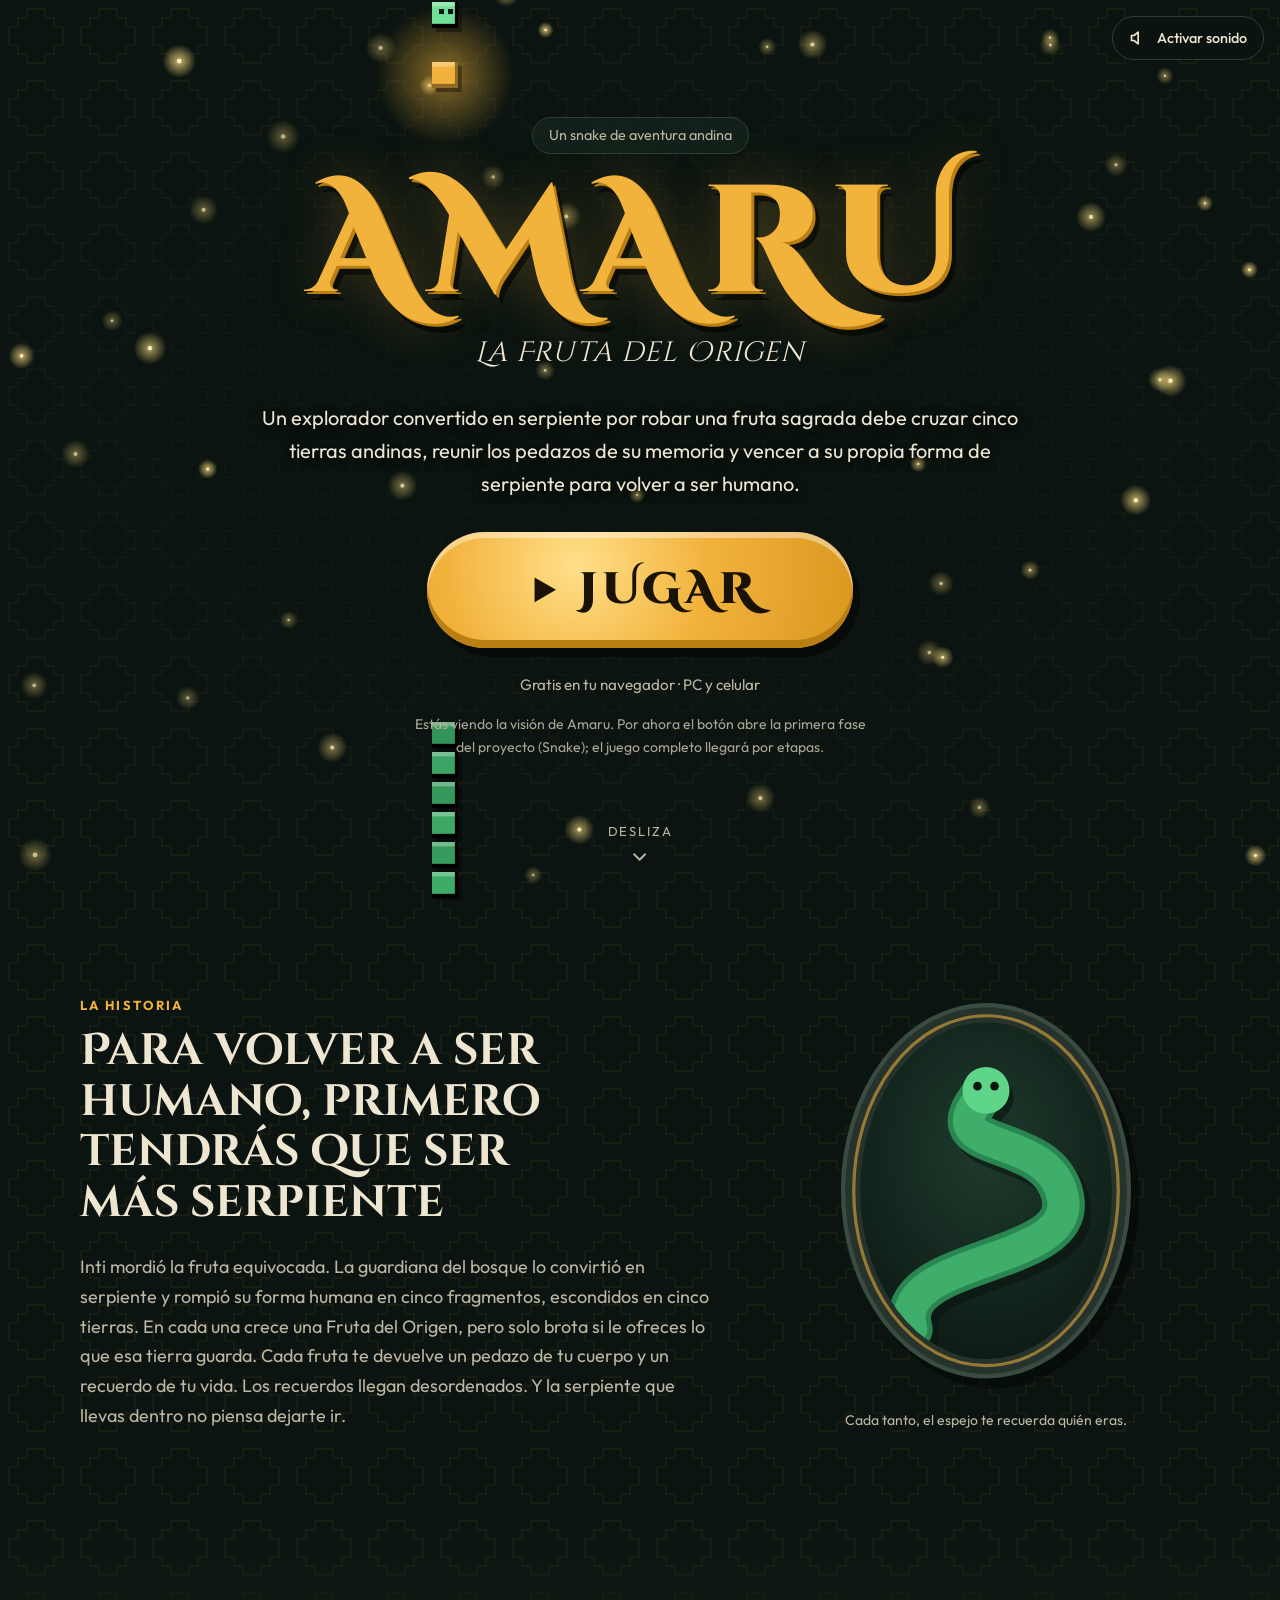
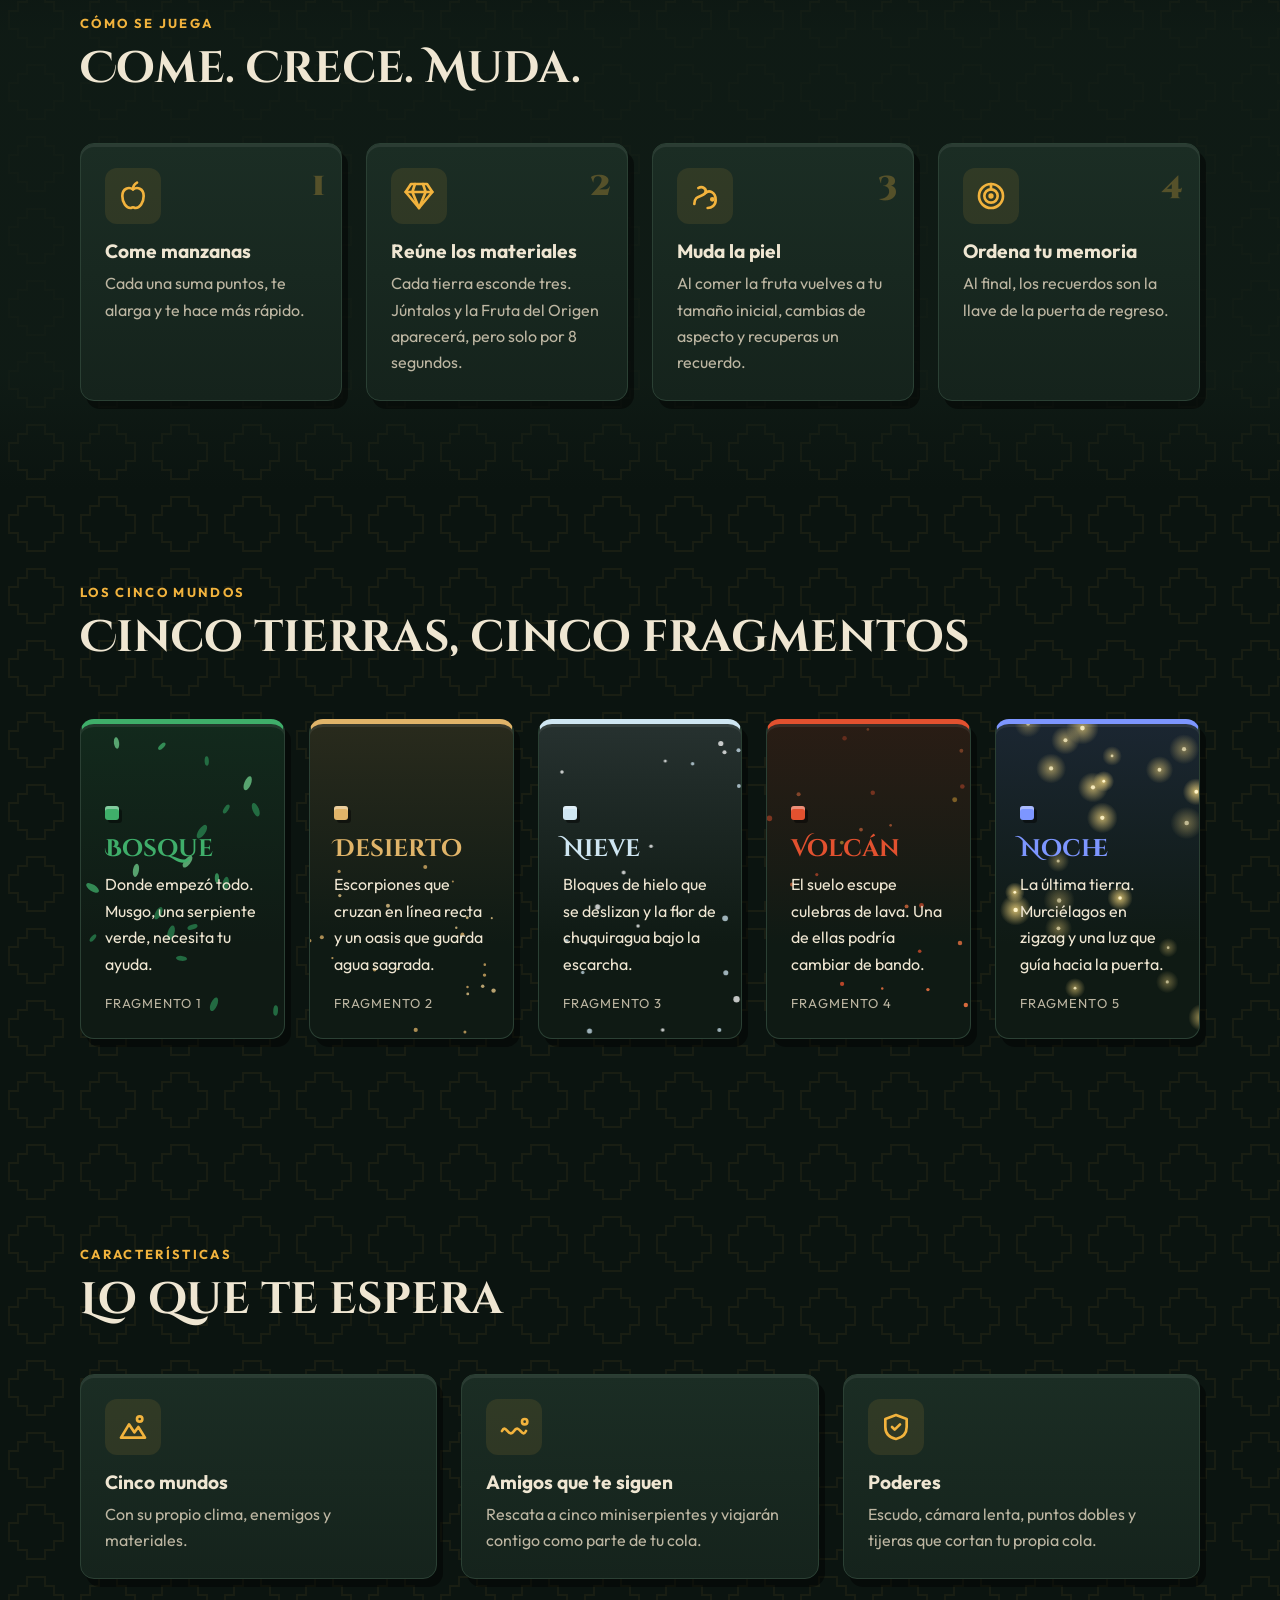
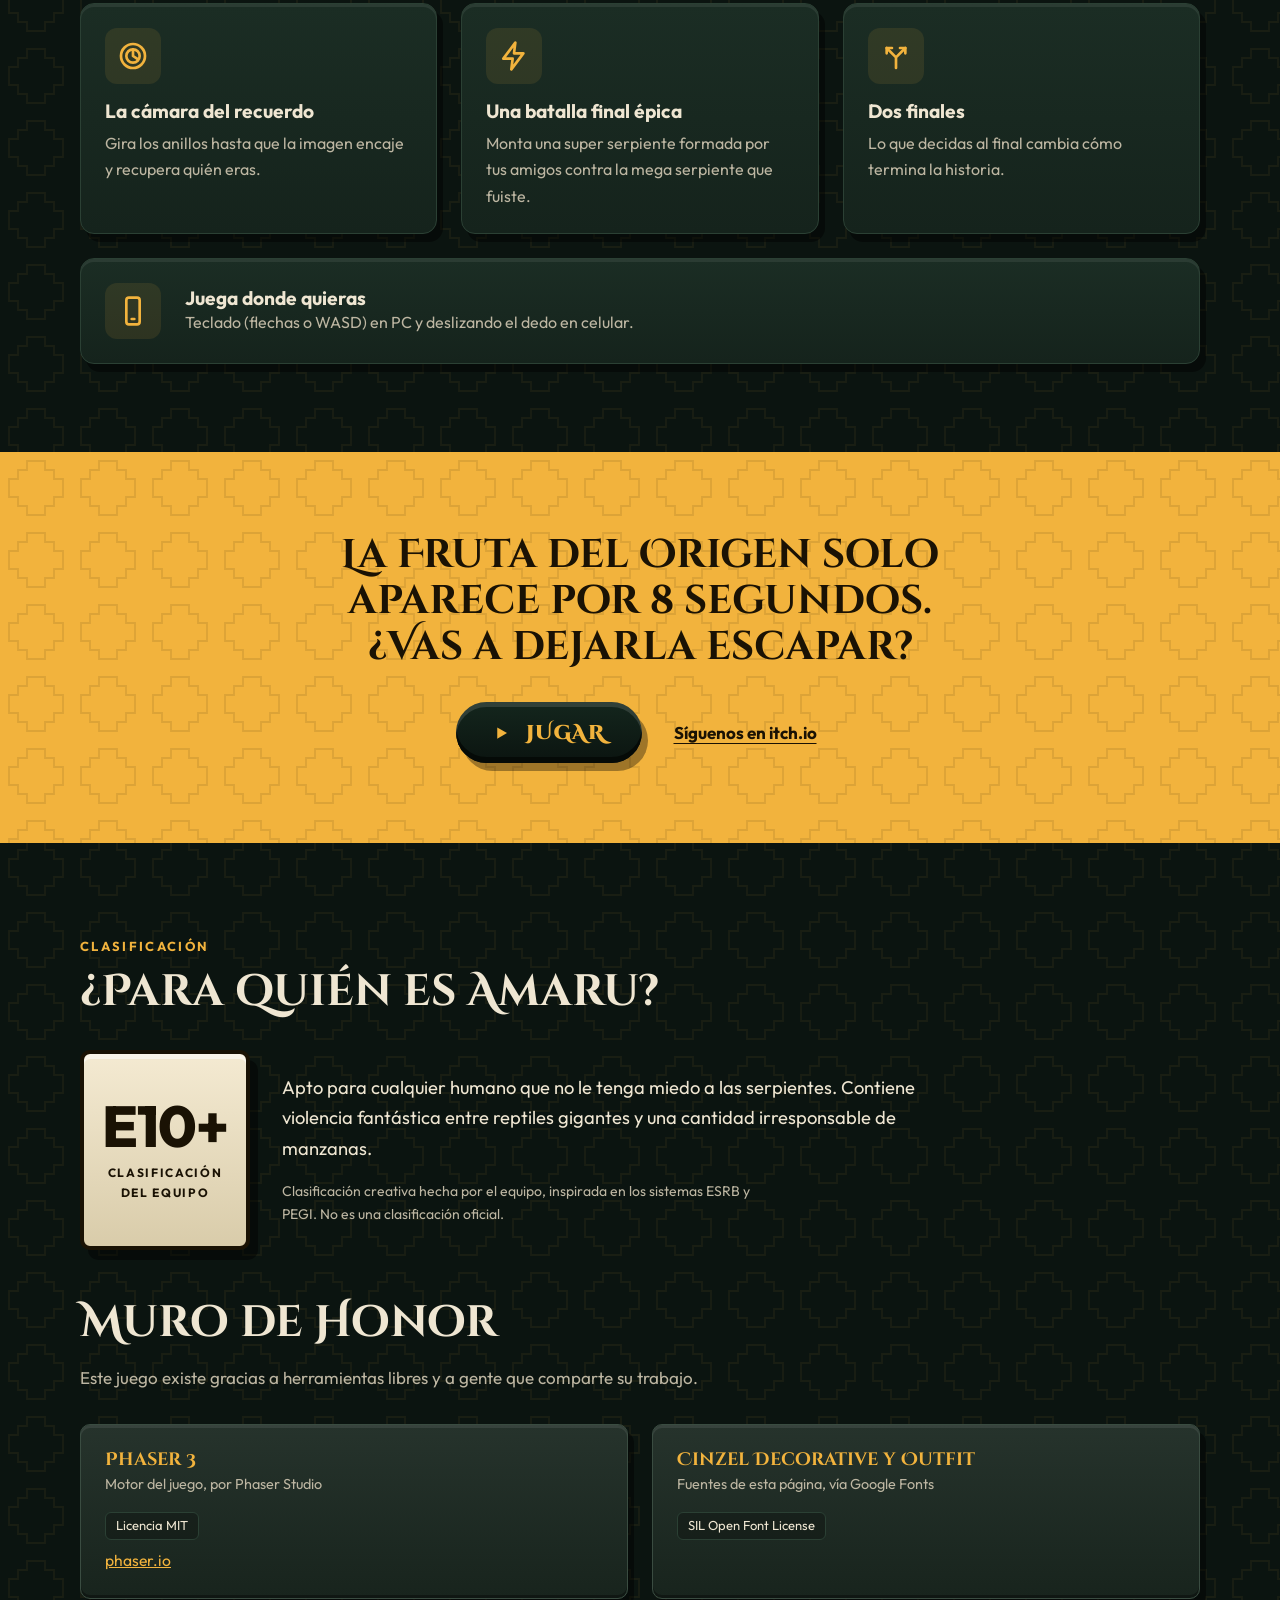
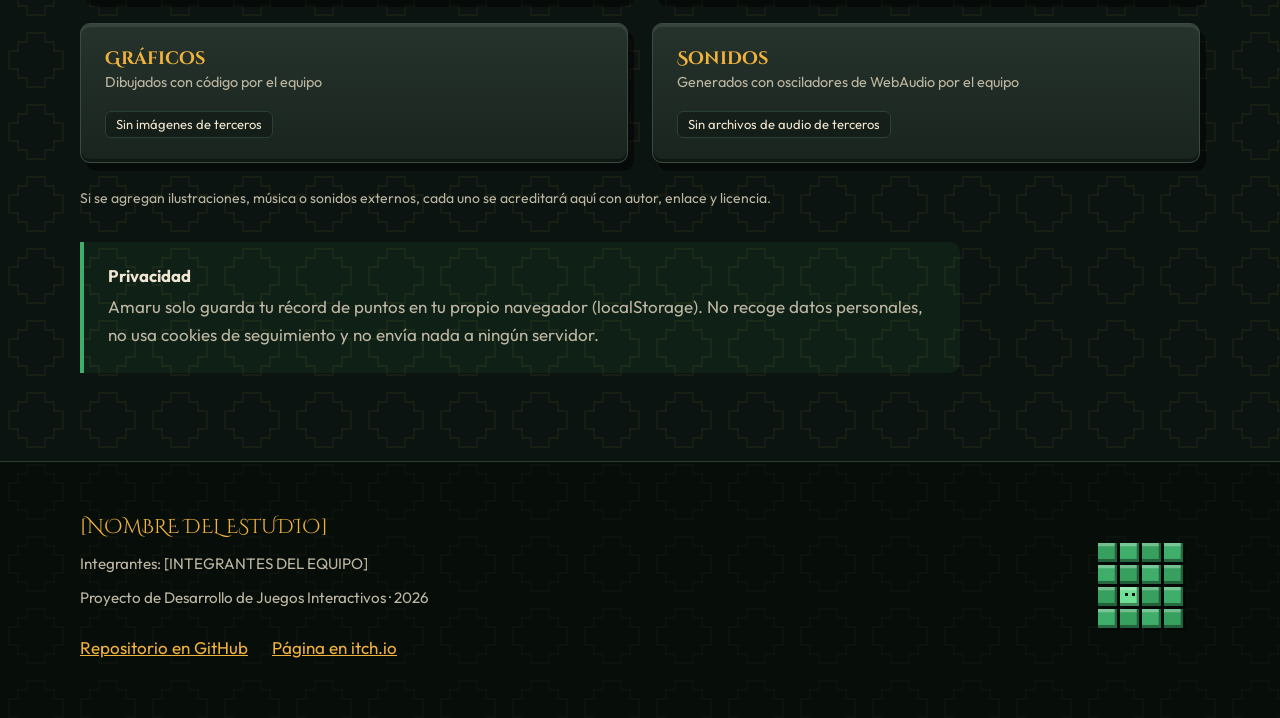
==== Landing-Amaru/index.html @ e39d645c "Base de pagina" ====
<!DOCTYPE html>
<html lang="es">
<head>
<meta charset="utf-8">
<meta name="viewport" content="width=device-width, initial-scale=1">
<title>Amaru: la Fruta del Origen</title>
<meta name="description" content="Un explorador convertido en serpiente por robar una fruta sagrada debe cruzar cinco tierras andinas, reunir los pedazos de su memoria y volver a ser humano. Un snake de aventura andina, gratis en tu navegador.">
<meta name="theme-color" content="#0b1410">
<meta property="og:type" content="website">
<meta property="og:title" content="Amaru: la Fruta del Origen">
<meta property="og:description" content="Un snake de aventura andina. Cruza cinco tierras, reúne los pedazos de tu memoria y vence a tu propia forma de serpiente.">
<meta property="og:locale" content="es_EC">
<!-- TODO: cuando haya una captura real del juego, agregar:
<meta property="og:image" content="./img/captura.png"> -->
<link rel="icon" href="data:image/svg+xml,%3Csvg xmlns='http://www.w3.org/2000/svg' viewBox='0 0 32 32'%3E%3Crect width='32' height='32' rx='7' fill='%230b1410'/%3E%3Ccircle cx='16' cy='18' r='9' fill='%23f2b33d'/%3E%3Cpath d='M16 9c0-3 2-5 5-5 0 3-2 5-5 5z' fill='%233fae6a'/%3E%3Cpath d='M11 15c1-2 3-3 5-3' stroke='%23fff3c4' stroke-width='2' stroke-linecap='round' fill='none'/%3E%3C/svg%3E">

<link rel="preconnect" href="https://fonts.googleapis.com">
<link rel="preconnect" href="https://fonts.gstatic.com" crossorigin>
<link href="https://fonts.googleapis.com/css2?family=Cinzel+Decorative:wght@700;900&family=Outfit:wght@400;500;700&display=swap" rel="stylesheet">

<script>document.documentElement.classList.add('js');</script>

<style>
/* ---------- Tokens ---------- */
:root{
  --bg:#0b1410;
  --bg-2:#101c16;
  --surface:#15231c;
  --surface-2:#1b2d24;
  --line:#2b4034;
  --text:#efe6d2;
  --muted:#bdb6a2;
  --gold:#f2b33d;
  --gold-dark:#b97f12;
  --scale:#3fae6a;
  --forest:#3fae6a;
  --desert:#e0b469;
  --snow:#cfe6f2;
  --volcano:#e2512f;
  --night:#3d5bd9;
  --shadow:rgba(0,0,0,.45);
  --font-display:'Cinzel Decorative', Georgia, serif;
  --font-body:'Outfit', system-ui, -apple-system, 'Segoe UI', sans-serif;
  --s1:4px; --s2:8px; --s3:16px; --s4:24px; --s5:32px; --s6:48px; --s7:80px;
  --ease:cubic-bezier(.22,.8,.3,1);
}
*{box-sizing:border-box}
html{scroll-behavior:smooth;-webkit-text-size-adjust:100%}
body{
  margin:0;min-height:100dvh;overflow-x:hidden;
  background-color:var(--bg);
  /* patrón chakana muy sutil */
  background-image:url("data:image/svg+xml,%3Csvg xmlns='http://www.w3.org/2000/svg' width='72' height='72' viewBox='0 0 48 48'%3E%3Cpath d='M18 6h12v6h6v6h6v12h-6v6h-6v6H18v-6h-6v-6H6V18h6v-6h6z' fill='none' stroke='%23f2b33d' stroke-opacity='.06' stroke-width='1.2'/%3E%3C/svg%3E");
  color:var(--text);
  font-family:var(--font-body);font-size:1.0625rem;line-height:1.65;
}
img,svg,canvas{display:block;max-width:100%}
a{color:var(--gold)}
h1,h2,h3{margin:0;font-weight:700;line-height:1.15}
p{margin:0}
:focus-visible{outline:3px solid var(--gold);outline-offset:4px;border-radius:6px}
.skip{position:absolute;left:var(--s3);top:-100px;background:var(--gold);color:#1a1204;padding:var(--s2) var(--s3);border-radius:8px;z-index:100;font-weight:700}
.skip:focus{top:var(--s3)}
.wrap{width:min(1120px,100% - 2*var(--s3));margin-inline:auto}
section{position:relative}
.sec{padding-block:clamp(56px,8vw,88px)}
.eyebrow{font-size:.8125rem;letter-spacing:.18em;text-transform:uppercase;color:var(--gold);font-weight:700}
.h2{font-family:var(--font-display);font-size:clamp(1.65rem,4.4vw,2.75rem);margin-top:var(--s2);text-wrap:balance}
.lead{color:var(--muted);max-width:62ch}

/* relieve 3D (mismo lenguaje del juego) */
.block{
  background:linear-gradient(180deg,var(--surface-2),var(--surface));
  border:1px solid var(--line);border-radius:14px;
  box-shadow:inset 0 3px 0 rgba(255,255,255,.07), 6px 8px 0 var(--shadow);
}

/* ---------- Botones ---------- */
.btn{
  position:relative;display:inline-flex;align-items:center;justify-content:center;gap:var(--s3);
  min-height:56px;padding:14px 36px;border:0;border-radius:999px;cursor:pointer;text-decoration:none;
  font-family:var(--font-display);font-weight:900;letter-spacing:.08em;font-size:1.25rem;color:#1a1204;
  background:radial-gradient(circle at 35% 28%,#ffe08a 0,var(--gold) 45%,#d9971f 100%);
  box-shadow:inset 0 6px 0 rgba(255,255,255,.4), inset 0 -8px 0 var(--gold-dark), 7px 9px 0 var(--shadow);
  transition:transform .18s var(--ease), box-shadow .18s var(--ease), filter .18s;
  touch-action:manipulation;
}
.btn:hover{transform:translate(-2px,-3px) scale(1.04);filter:brightness(1.08);box-shadow:inset 0 6px 0 rgba(255,255,255,.45), inset 0 -8px 0 var(--gold-dark), 10px 13px 0 var(--shadow), 0 0 40px rgba(242,179,61,.55)}
.btn:active{transform:translate(3px,4px);box-shadow:inset 0 6px 0 rgba(255,255,255,.3), inset 0 -4px 0 var(--gold-dark), 2px 3px 0 var(--shadow)}
.btn:focus-visible{outline:4px solid #fff;outline-offset:6px;box-shadow:inset 0 6px 0 rgba(255,255,255,.4), inset 0 -8px 0 var(--gold-dark), 7px 9px 0 var(--shadow), 0 0 0 8px rgba(242,179,61,.6)}
.btn--giant{font-size:clamp(1.75rem,5vw,2.75rem);padding:22px clamp(48px,9vw,96px);min-height:84px;animation:beat 2.6s ease-in-out infinite}
.btn--giant:hover,.btn--giant:focus-visible{animation-play-state:paused}
.btn--dark{background:linear-gradient(180deg,#14261d,#0b1410);color:var(--gold);box-shadow:inset 0 5px 0 rgba(255,255,255,.12), inset 0 -6px 0 #050a07, 6px 8px 0 rgba(0,0,0,.35)}
.btn--dark:hover{box-shadow:inset 0 5px 0 rgba(255,255,255,.16), inset 0 -6px 0 #050a07, 9px 12px 0 rgba(0,0,0,.4)}
.btn--dark:focus-visible{outline-color:#1a1204}
.btn svg{width:.9em;height:.9em;flex:none}
@keyframes beat{0%,100%{transform:scale(1)}50%{transform:scale(1.045)}}
.spark{position:absolute;width:8px;height:8px;border-radius:2px;background:#ffe08a;pointer-events:none;box-shadow:0 0 8px #f2b33d;z-index:3}

/* ---------- Barra superior ---------- */
.top{position:fixed;inset:var(--s3) var(--s3) auto auto;z-index:50}
.sound{
  display:inline-flex;align-items:center;gap:var(--s2);min-height:44px;padding:8px 16px;cursor:pointer;
  font:500 .9rem var(--font-body);color:var(--text);background:rgba(11,20,16,.78);backdrop-filter:blur(8px);
  border:1px solid var(--line);border-radius:999px;
}
.sound:hover{border-color:var(--gold)}
.sound svg{width:20px;height:20px}
.sound[aria-pressed="true"]{border-color:var(--gold);color:var(--gold)}

/* ---------- Hero ---------- */
.hero{min-height:100dvh;display:grid;place-items:center;text-align:center;overflow:hidden;isolation:isolate;padding:96px 0 120px}
.hero canvas{position:absolute;inset:0;width:100%;height:100%;z-index:-1}
.hero::before{content:"";position:absolute;inset:0;z-index:-1;pointer-events:none;
  background:radial-gradient(ellipse 70% 55% at 50% 48%,rgba(11,20,16,.86) 0,rgba(11,20,16,.55) 55%,rgba(11,20,16,0) 100%)}
.hero__inner{position:relative;max-width:820px;padding-inline:var(--s3)}
.tag{display:inline-block;padding:6px 16px;border:1px solid var(--line);border-radius:999px;background:rgba(21,35,28,.8);color:var(--muted);font-size:.9rem}
.hero h1{
  font-family:var(--font-display);font-weight:900;font-size:clamp(4rem,17vw,9.5rem);letter-spacing:.06em;line-height:1;
  color:var(--gold);margin-top:var(--s3);
  text-shadow:3px 3px 0 var(--gold-dark),7px 9px 0 rgba(0,0,0,.55),0 0 50px rgba(242,179,61,.25);
}
.subtitle{font-family:var(--font-display);font-size:clamp(1.15rem,3.4vw,1.75rem);font-style:normal;color:var(--text);margin-top:var(--s2);letter-spacing:.04em}
.logline{margin:var(--s4) auto var(--s5);max-width:60ch;color:var(--text);font-size:clamp(1.05rem,2.3vw,1.25rem);text-shadow:0 2px 12px #000}
.micro{margin-top:var(--s4);color:var(--muted);font-size:.95rem}
.status{margin:var(--s3) auto 0;max-width:52ch;color:var(--muted);font-size:.875rem;opacity:.9}
.scroll{position:absolute;left:50%;bottom:var(--s4);translate:-50% 0;display:grid;justify-items:center;gap:4px;color:var(--muted);text-decoration:none;font-size:.8125rem;letter-spacing:.14em;text-transform:uppercase;padding:var(--s2)}
.scroll svg{width:22px;height:22px;animation:bob 1.8s ease-in-out infinite}
@keyframes bob{50%{transform:translateY(7px)}}

/* ---------- Historia ---------- */
.story{display:grid;gap:var(--s6);align-items:center}
@media(min-width:900px){.story{grid-template-columns:1.2fr .8fr}}
.story p.body{margin-top:var(--s4);color:var(--muted);font-size:1.125rem;max-width:58ch}
.mirror{justify-self:center;width:min(100%,320px)}
.mirror svg{width:100%;height:auto;overflow:visible;filter:drop-shadow(8px 10px 0 rgba(0,0,0,.4))}
.mirror .snake-fig,.mirror .human-fig{transition:opacity .22s ease, transform .22s ease;transform-origin:150px 190px}
.mirror .human-fig{opacity:0}
.mirror.glitch .snake-fig{opacity:.12}
.mirror.glitch .human-fig{opacity:.9;transform:translateX(4px) skewX(-3deg)}
.mirror figcaption{margin-top:var(--s3);text-align:center;color:var(--muted);font-size:.875rem}

/* ---------- Cómo se juega ---------- */
.how{background:linear-gradient(180deg,transparent,rgba(16,28,22,.8) 20%,rgba(16,28,22,.8) 80%,transparent)}
.steps{list-style:none;margin:var(--s6) 0 0;padding:0;display:grid;gap:var(--s4);grid-template-columns:1fr}
@media(min-width:620px){.steps{grid-template-columns:repeat(2,1fr)}}
@media(min-width:1000px){.steps{grid-template-columns:repeat(4,1fr)}}
.step{padding:var(--s4);position:relative}
.step .n{position:absolute;top:var(--s3);right:var(--s3);font-family:var(--font-display);font-size:2rem;color:rgba(242,179,61,.28);font-weight:900}
.ico{width:56px;height:56px;border-radius:12px;display:grid;place-items:center;background:rgba(242,179,61,.1);color:var(--gold);margin-bottom:var(--s3)}
.ico svg{width:32px;height:32px}
.step h3,.feat h3{font-size:1.2rem;margin-bottom:var(--s2)}
.step p,.feat p{color:var(--muted);font-size:1rem}

/* ---------- Mundos ---------- */
.worlds{margin-top:var(--s6);display:flex;gap:var(--s4);overflow-x:auto;scroll-snap-type:x mandatory;padding:var(--s2) var(--s3) var(--s4);margin-inline:calc(-1*var(--s3));scroll-padding-inline:var(--s3);-webkit-overflow-scrolling:touch}
.worlds:focus-visible{outline-offset:-3px}
.world{
  --c:var(--forest);position:relative;flex:0 0 min(78vw,270px);min-height:320px;scroll-snap-align:start;overflow:hidden;
  display:flex;flex-direction:column;justify-content:flex-end;padding:var(--s4);isolation:isolate;
  background:linear-gradient(180deg,color-mix(in srgb,var(--c) 14%,#0b1410),#0f1a14 70%);
  border-top:5px solid var(--c);
}
.world canvas{position:absolute;inset:0;width:100%;height:100%;z-index:-1}
.world .dot{width:14px;height:14px;border-radius:3px;background:var(--c);box-shadow:3px 3px 0 rgba(0,0,0,.45), inset 0 3px 0 rgba(255,255,255,.35);margin-bottom:var(--s3)}
.world h3{font-family:var(--font-display);font-size:1.5rem;color:var(--c)}
.world p{margin-top:var(--s2);color:var(--text);font-size:1rem}
.world .part{margin-top:var(--s3);font-size:.8125rem;color:var(--muted);letter-spacing:.08em;text-transform:uppercase}
.w1{--c:var(--forest)}.w2{--c:var(--desert)}.w3{--c:var(--snow)}.w4{--c:var(--volcano)}.w5{--c:#7d96ff}
@media(min-width:1100px){
  .worlds{display:grid;grid-template-columns:repeat(5,1fr);overflow:visible;margin-inline:0;padding-inline:0}
  .world{flex:none}
}
.hint{margin-top:var(--s2);color:var(--muted);font-size:.875rem}
@media(min-width:1100px){.hint{display:none}}

/* ---------- Características ---------- */
.feats{margin-top:var(--s6);display:grid;gap:var(--s4);grid-template-columns:1fr}
@media(min-width:620px){.feats{grid-template-columns:repeat(2,1fr)}}
@media(min-width:1000px){.feats{grid-template-columns:repeat(3,1fr)}}
.feat{padding:var(--s4)}
.feat--wide{grid-column:1/-1}
@media(min-width:620px){
  .feat--wide{display:grid;grid-template-columns:auto 1fr;column-gap:var(--s4);align-items:center}
  .feat--wide .ico{margin:0;grid-row:span 2}
  .feat--wide h3{margin-bottom:0;align-self:end}
  .feat--wide p{align-self:start}
}

/* ---------- Banda CTA ---------- */
.cta{background:var(--gold);color:#1a1204;padding-block:clamp(48px,8vw,80px);text-align:center;position:relative;overflow:hidden}
.cta::before{content:"";position:absolute;inset:0;background:url("data:image/svg+xml,%3Csvg xmlns='http://www.w3.org/2000/svg' width='72' height='72' viewBox='0 0 48 48'%3E%3Cpath d='M18 6h12v6h6v6h6v12h-6v6h-6v6H18v-6h-6v-6H6V18h6v-6h6z' fill='none' stroke='%231a1204' stroke-opacity='.1' stroke-width='1.2'/%3E%3C/svg%3E");pointer-events:none}
.cta .wrap{position:relative}
.cta h2{font-family:var(--font-display);font-size:clamp(1.5rem,4.4vw,2.5rem);max-width:24ch;margin-inline:auto;text-wrap:balance}
.cta .row{margin-top:var(--s5);display:flex;flex-wrap:wrap;gap:var(--s4);justify-content:center;align-items:center}
.cta a.link{color:#1a1204;font-weight:700;text-underline-offset:4px;padding:12px 8px;min-height:44px;display:inline-flex;align-items:center}
.cta a.link:focus-visible{outline-color:#1a1204}

/* ---------- Legal ---------- */
.rating{display:grid;gap:var(--s5);align-items:center;margin-top:var(--s5)}
@media(min-width:760px){.rating{grid-template-columns:auto 1fr}}
.rbox{
  justify-self:center;width:170px;height:200px;display:flex;flex-direction:column;align-items:center;justify-content:center;
  background:linear-gradient(180deg,#f4ead2,#d9ccaa);color:#1a1204;border-radius:10px;border:4px solid #1a1204;
  box-shadow:inset 0 5px 0 rgba(255,255,255,.55), 8px 10px 0 var(--shadow);
}
.rbox strong{font-family:var(--font-body);font-size:3.6rem;line-height:1;font-weight:800;letter-spacing:-.02em}
.rbox span{margin-top:var(--s2);font-size:.75rem;letter-spacing:.14em;text-transform:uppercase;font-weight:700;text-align:center;padding-inline:8px}
.rating p.main{font-size:1.15rem;max-width:56ch}
.rating p.small{margin-top:var(--s3);color:var(--muted);font-size:.875rem;max-width:56ch}

.wall{margin-top:var(--s6)}
.plaques{margin-top:var(--s5);display:grid;gap:var(--s4);grid-template-columns:1fr}
@media(min-width:700px){.plaques{grid-template-columns:repeat(2,1fr)}}
.plaque{padding:var(--s4);background:linear-gradient(180deg,#26332c,#18241d);border:1px solid #3a4c41;border-radius:10px;
  box-shadow:inset 0 3px 0 rgba(255,255,255,.08), inset 0 -3px 0 rgba(0,0,0,.35), 6px 8px 0 var(--shadow)}
.plaque h3{font-family:var(--font-display);font-size:1.15rem;color:var(--gold)}
.plaque .by{color:var(--muted);font-size:.9rem;margin-top:2px}
.plaque .lic{display:inline-block;margin-top:var(--s3);padding:2px 10px;border:1px solid var(--line);border-radius:6px;font-size:.8125rem;color:var(--text);background:rgba(0,0,0,.25)}
.plaque p{margin-top:var(--s2);font-size:.98rem;color:var(--muted)}
.plaque a{overflow-wrap:anywhere}
.priv{margin-top:var(--s5);padding:var(--s4);border-left:4px solid var(--scale);background:rgba(63,174,106,.08);border-radius:0 10px 10px 0;max-width:80ch}
.priv h3{font-size:1.05rem;margin-bottom:var(--s2)}
.priv p{color:var(--muted)}

/* ---------- Footer ---------- */
footer{border-top:1px solid var(--line);padding-block:var(--s6);background:rgba(5,10,7,.6)}
.foot{display:grid;gap:var(--s5);align-items:center}
@media(min-width:760px){.foot{grid-template-columns:1fr auto}}
footer .studio{font-family:var(--font-display);font-size:1.25rem;color:var(--gold)}
footer p{color:var(--muted);font-size:.95rem;margin-top:var(--s2)}
footer ul{list-style:none;padding:0;margin:var(--s3) 0 0;display:flex;flex-wrap:wrap;gap:var(--s2) var(--s4)}
footer a{display:inline-flex;align-items:center;min-height:44px}
.coil{width:110px;height:110px;justify-self:start}
@media(min-width:760px){.coil{justify-self:end}}
.coil .cell{opacity:1}
.js .coil .cell{opacity:0}
.coil.in .cell{animation:coilIn .35s var(--ease) forwards;animation-delay:calc(var(--i) * 90ms)}
@keyframes coilIn{from{opacity:0;transform:scale(.4)}to{opacity:1;transform:scale(1)}}
.coil .cell{transform-box:fill-box;transform-origin:center}

/* ---------- Reveal ---------- */
.js .reveal{opacity:0;transform:translateY(28px);transition:opacity .8s var(--ease),transform .8s var(--ease);transition-delay:var(--d,0ms)}
.js .reveal.in{opacity:1;transform:none}

/* ---------- Reduced motion ---------- */
@media (prefers-reduced-motion: reduce){
  html{scroll-behavior:auto}
  *,*::before,*::after{animation:none !important;transition:none !important}
  .js .reveal{opacity:1;transform:none}
  .js .coil .cell{opacity:1}
}
</style>
</head>
<body>
<a class="skip" href="#historia">Saltar al contenido</a>

<div class="top">
  <button class="sound" id="sound" type="button" aria-pressed="false">
    <svg viewBox="0 0 24 24" fill="none" stroke="currentColor" stroke-width="2" stroke-linecap="round" stroke-linejoin="round" aria-hidden="true"><path d="M11 5 6 9H3v6h3l5 4z"/><path id="wave" d="M15.5 8.5a5 5 0 0 1 0 7M18.5 5.5a9 9 0 0 1 0 13" opacity="0"/></svg>
    <span id="soundTxt">Activar sonido</span>
  </button>
</div>

<main>
<!-- ============ HERO ============ -->
<section class="hero" id="inicio" aria-labelledby="titulo">
  <canvas id="heroCanvas" aria-hidden="true"></canvas>
  <div class="hero__inner">
    <span class="tag">Un snake de aventura andina</span>
    <h1 id="titulo">AMARU</h1>
    <p class="subtitle"><em style="font-style:italic">La Fruta del Origen</em></p>
    <p class="logline">Un explorador convertido en serpiente por robar una fruta sagrada debe cruzar cinco tierras andinas, reunir los pedazos de su memoria y vencer a su propia forma de serpiente para volver a ser humano.</p>
    <!-- TODO: cuando exista el juego final de Amaru, cambiar este destino. Hoy apunta a la primera fase (Snake). -->
    <a class="btn btn--giant" id="play" href="../Snake/index.html">
      <svg viewBox="0 0 24 24" fill="currentColor" aria-hidden="true"><path d="M7 4.5v15l13-7.5z"/></svg>
      JUGAR
    </a>
    <p class="micro">Gratis en tu navegador · PC y celular</p>
    <p class="status">Estás viendo la visión de Amaru. Por ahora el botón abre la primera fase del proyecto (Snake); el juego completo llegará por etapas.</p>
  </div>
  <a class="scroll" href="#historia" aria-label="Desplázate hacia abajo para seguir leyendo">
    <span>Desliza</span>
    <svg viewBox="0 0 24 24" fill="none" stroke="currentColor" stroke-width="2" stroke-linecap="round" stroke-linejoin="round" aria-hidden="true"><path d="m6 9 6 6 6-6"/></svg>
  </a>
</section>

<!-- ============ HISTORIA ============ -->
<section class="sec" id="historia" aria-labelledby="h-historia">
  <div class="wrap story">
    <div class="reveal">
      <span class="eyebrow">La historia</span>
      <h2 class="h2" id="h-historia">Para volver a ser humano, primero tendrás que ser más serpiente</h2>
      <p class="body">Inti mordió la fruta equivocada. La guardiana del bosque lo convirtió en serpiente y rompió su forma humana en cinco fragmentos, escondidos en cinco tierras. En cada una crece una Fruta del Origen, pero solo brota si le ofreces lo que esa tierra guarda. Cada fruta te devuelve un pedazo de tu cuerpo y un recuerdo de tu vida. Los recuerdos llegan desordenados. Y la serpiente que llevas dentro no piensa dejarte ir.</p>
    </div>
    <figure class="mirror reveal" id="mirror" style="--d:120ms;margin:0">
      <svg viewBox="0 0 300 380" role="img" aria-label="Un espejo ovalado de piedra que refleja la silueta de una serpiente. Cada pocos segundos, por un instante, aparece la silueta de un humano.">
        <defs>
          <clipPath id="mclip"><ellipse cx="150" cy="190" rx="118" ry="158"/></clipPath>
          <radialGradient id="mbg" cx="50%" cy="40%" r="70%"><stop offset="0" stop-color="#1e3a2d"/><stop offset="1" stop-color="#08110d"/></radialGradient>
        </defs>
        <ellipse cx="150" cy="190" rx="134" ry="174" fill="#26332c" stroke="#3a4c41" stroke-width="4"/>
        <ellipse cx="150" cy="190" rx="124" ry="164" fill="none" stroke="#f2b33d" stroke-opacity=".55" stroke-width="3"/>
        <g clip-path="url(#mclip)">
          <rect width="300" height="380" fill="url(#mbg)"/>
          <g class="snake-fig">
            <path d="M80 320C60 250 235 262 222 196S92 160 150 96" fill="none" stroke="#0a150f" stroke-width="40" stroke-linecap="round" transform="translate(6 7)" opacity=".6"/>
            <path d="M80 320C60 250 235 262 222 196S92 160 150 96" fill="none" stroke="#2a8650" stroke-width="40" stroke-linecap="round"/>
            <path d="M80 320C60 250 235 262 222 196S92 160 150 96" fill="none" stroke="#3fae6a" stroke-width="30" stroke-linecap="round"/>
            <circle cx="150" cy="96" r="22" fill="#5fd58a"/>
            <circle cx="142" cy="92" r="4" fill="#0b1410"/><circle cx="158" cy="92" r="4" fill="#0b1410"/>
          </g>
          <g class="human-fig" fill="#efe6d2">
            <circle cx="150" cy="118" r="30"/>
            <path d="M92 330C92 235 108 180 150 180s58 55 58 150z"/>
          </g>
        </g>
      </svg>
      <figcaption>Cada tanto, el espejo te recuerda quién eras.</figcaption>
    </figure>
  </div>
</section>

<!-- ============ CÓMO SE JUEGA ============ -->
<section class="sec how" id="como-se-juega" aria-labelledby="h-como">
  <div class="wrap">
    <div class="reveal">
      <span class="eyebrow">Cómo se juega</span>
      <h2 class="h2" id="h-como">Come. Crece. Muda.</h2>
    </div>
    <ol class="steps">
      <li class="step block reveal">
        <span class="n" aria-hidden="true">1</span>
        <div class="ico"><svg viewBox="0 0 24 24" fill="none" stroke="currentColor" stroke-width="2" stroke-linecap="round" stroke-linejoin="round" aria-hidden="true"><path d="M12 7c-3-2-8-1-8 5 0 5 3 9 6 9 1 0 1.5-.5 2-.5s1 .5 2 .5c3 0 6-4 6-9 0-6-5-7-8-5z"/><path d="M12 7c0-2 1-4 3-5"/></svg></div>
        <h3>Come manzanas</h3>
        <p>Cada una suma puntos, te alarga y te hace más rápido.</p>
      </li>
      <li class="step block reveal">
        <span class="n" aria-hidden="true">2</span>
        <div class="ico"><svg viewBox="0 0 24 24" fill="none" stroke="currentColor" stroke-width="2" stroke-linecap="round" stroke-linejoin="round" aria-hidden="true"><path d="M6 3h12l4 6-10 12L2 9z"/><path d="M2 9h20M9 3 7 9l5 12 5-12-2-6"/></svg></div>
        <h3>Reúne los materiales</h3>
        <p>Cada tierra esconde tres. Júntalos y la Fruta del Origen aparecerá, pero solo por 8 segundos.</p>
      </li>
      <li class="step block reveal">
        <span class="n" aria-hidden="true">3</span>
        <div class="ico"><svg viewBox="0 0 24 24" fill="none" stroke="currentColor" stroke-width="2" stroke-linecap="round" stroke-linejoin="round" aria-hidden="true"><path d="M4 18c0-7 6-5 8-8s-2-6-5-4"/><path d="M12 10c3-3 8-1 8 5 0 4-3 6-6 6"/><circle cx="17.5" cy="14.5" r=".8" fill="currentColor"/></svg></div>
        <h3>Muda la piel</h3>
        <p>Al comer la fruta vuelves a tu tamaño inicial, cambias de aspecto y recuperas un recuerdo.</p>
      </li>
      <li class="step block reveal">
        <span class="n" aria-hidden="true">4</span>
        <div class="ico"><svg viewBox="0 0 24 24" fill="none" stroke="currentColor" stroke-width="2" stroke-linecap="round" stroke-linejoin="round" aria-hidden="true"><circle cx="12" cy="12" r="9"/><circle cx="12" cy="12" r="5"/><circle cx="12" cy="12" r="1"/><path d="M12 3v4"/></svg></div>
        <h3>Ordena tu memoria</h3>
        <p>Al final, los recuerdos son la llave de la puerta de regreso.</p>
      </li>
    </ol>
  </div>
</section>

<!-- ============ MUNDOS ============ -->
<section class="sec" id="mundos" aria-labelledby="h-mundos">
  <div class="wrap">
    <div class="reveal">
      <span class="eyebrow">Los cinco mundos</span>
      <h2 class="h2" id="h-mundos">Cinco tierras, cinco fragmentos</h2>
      <p class="hint">Desliza para ver todas las tierras →</p>
    </div>
    <div class="worlds reveal" tabindex="0" role="region" aria-label="Las cinco tierras. Desplázate horizontalmente para verlas todas.">
      <article class="world block w1">
        <canvas data-kind="leaf" aria-hidden="true"></canvas>
        <span class="dot" aria-hidden="true"></span>
        <h3>Bosque</h3>
        <p>Donde empezó todo. Musgo, una serpiente verde, necesita tu ayuda.</p>
        <span class="part">Fragmento 1</span>
      </article>
      <article class="world block w2">
        <canvas data-kind="sand" aria-hidden="true"></canvas>
        <span class="dot" aria-hidden="true"></span>
        <h3>Desierto</h3>
        <p>Escorpiones que cruzan en línea recta y un oasis que guarda agua sagrada.</p>
        <span class="part">Fragmento 2</span>
      </article>
      <article class="world block w3">
        <canvas data-kind="snow" aria-hidden="true"></canvas>
        <span class="dot" aria-hidden="true"></span>
        <h3>Nieve</h3>
        <p>Bloques de hielo que se deslizan y la flor de chuquiragua bajo la escarcha.</p>
        <span class="part">Fragmento 3</span>
      </article>
      <article class="world block w4">
        <canvas data-kind="ember" aria-hidden="true"></canvas>
        <span class="dot" aria-hidden="true"></span>
        <h3>Volcán</h3>
        <p>El suelo escupe culebras de lava. Una de ellas podría cambiar de bando.</p>
        <span class="part">Fragmento 4</span>
      </article>
      <article class="world block w5">
        <canvas data-kind="firefly" aria-hidden="true"></canvas>
        <span class="dot" aria-hidden="true"></span>
        <h3>Noche</h3>
        <p>La última tierra. Murciélagos en zigzag y una luz que guía hacia la puerta.</p>
        <span class="part">Fragmento 5</span>
      </article>
    </div>
  </div>
</section>

<!-- ============ CARACTERÍSTICAS ============ -->
<section class="sec" id="caracteristicas" aria-labelledby="h-feats">
  <div class="wrap">
    <div class="reveal">
      <span class="eyebrow">Características</span>
      <h2 class="h2" id="h-feats">Lo que te espera</h2>
    </div>
    <div class="feats">
      <article class="feat block reveal">
        <div class="ico"><svg viewBox="0 0 24 24" fill="none" stroke="currentColor" stroke-width="2" stroke-linecap="round" stroke-linejoin="round" aria-hidden="true"><path d="m3 20 6-10 4 6 3-4 5 8z"/><circle cx="17" cy="6" r="2"/></svg></div>
        <h3>Cinco mundos</h3><p>Con su propio clima, enemigos y materiales.</p>
      </article>
      <article class="feat block reveal">
        <div class="ico"><svg viewBox="0 0 24 24" fill="none" stroke="currentColor" stroke-width="2" stroke-linecap="round" stroke-linejoin="round" aria-hidden="true"><path d="M3 15c3-6 5 6 9 0s6 6 9 0"/><circle cx="20" cy="8" r="2"/></svg></div>
        <h3>Amigos que te siguen</h3><p>Rescata a cinco miniserpientes y viajarán contigo como parte de tu cola.</p>
      </article>
      <article class="feat block reveal">
        <div class="ico"><svg viewBox="0 0 24 24" fill="none" stroke="currentColor" stroke-width="2" stroke-linecap="round" stroke-linejoin="round" aria-hidden="true"><path d="M12 3 4 6v6c0 5 3.5 8 8 9 4.5-1 8-4 8-9V6z"/><path d="m9 12 2 2 4-4"/></svg></div>
        <h3>Poderes</h3><p>Escudo, cámara lenta, puntos dobles y tijeras que cortan tu propia cola.</p>
      </article>
      <article class="feat block reveal">
        <div class="ico"><svg viewBox="0 0 24 24" fill="none" stroke="currentColor" stroke-width="2" stroke-linecap="round" stroke-linejoin="round" aria-hidden="true"><circle cx="12" cy="12" r="9"/><circle cx="12" cy="12" r="5"/><path d="M12 7v5l3 2"/></svg></div>
        <h3>La cámara del recuerdo</h3><p>Gira los anillos hasta que la imagen encaje y recupera quién eras.</p>
      </article>
      <article class="feat block reveal">
        <div class="ico"><svg viewBox="0 0 24 24" fill="none" stroke="currentColor" stroke-width="2" stroke-linecap="round" stroke-linejoin="round" aria-hidden="true"><path d="M13 2 4 14h7l-1 8 9-12h-7z"/></svg></div>
        <h3>Una batalla final épica</h3><p>Monta una super serpiente formada por tus amigos contra la mega serpiente que fuiste.</p>
      </article>
      <article class="feat block reveal">
        <div class="ico"><svg viewBox="0 0 24 24" fill="none" stroke="currentColor" stroke-width="2" stroke-linecap="round" stroke-linejoin="round" aria-hidden="true"><path d="M12 21v-8M12 13 5 6M12 13l7-7"/><path d="M5 10V6h4M19 10V6h-4"/></svg></div>
        <h3>Dos finales</h3><p>Lo que decidas al final cambia cómo termina la historia.</p>
      </article>
      <article class="feat feat--wide block reveal">
        <div class="ico"><svg viewBox="0 0 24 24" fill="none" stroke="currentColor" stroke-width="2" stroke-linecap="round" stroke-linejoin="round" aria-hidden="true"><rect x="7" y="2" width="10" height="20" rx="2"/><path d="M11 18h2"/></svg></div>
        <h3>Juega donde quieras</h3><p>Teclado (flechas o WASD) en PC y deslizando el dedo en celular.</p>
      </article>
    </div>
  </div>
</section>

<!-- ============ BANDA CTA ============ -->
<section class="cta" aria-labelledby="h-cta">
  <div class="wrap reveal">
    <h2 id="h-cta">La Fruta del Origen solo aparece por 8 segundos. ¿Vas a dejarla escapar?</h2>
    <div class="row">
      <a class="btn btn--dark" href="../Snake/index.html">
        <svg viewBox="0 0 24 24" fill="currentColor" aria-hidden="true"><path d="M7 4.5v15l13-7.5z"/></svg>
        JUGAR
      </a>
      <!-- TODO: reemplazar href="#" por el enlace real de la página del juego en itch.io -->
      <a class="link" href="#" data-todo="itch">Síguenos en itch.io</a>
    </div>
  </div>
</section>

<!-- ============ LEGAL ============ -->
<section class="sec" id="legal" aria-labelledby="h-clas">
  <div class="wrap">
    <div class="reveal">
      <span class="eyebrow">Clasificación</span>
      <h2 class="h2" id="h-clas">¿Para quién es Amaru?</h2>
      <div class="rating">
        <div class="rbox" role="img" aria-label="Clasificación creativa E10+"><strong>E10+</strong><span>Clasificación del equipo</span></div>
        <div>
          <p class="main">Apto para cualquier humano que no le tenga miedo a las serpientes. Contiene violencia fantástica entre reptiles gigantes y una cantidad irresponsable de manzanas.</p>
          <p class="small">Clasificación creativa hecha por el equipo, inspirada en los sistemas ESRB y PEGI. No es una clasificación oficial.</p>
        </div>
      </div>
    </div>

    <div class="wall" id="honor">
      <div class="reveal">
        <h2 class="h2" id="h-honor">Muro de Honor</h2>
        <p class="lead" style="margin-top:var(--s3)">Este juego existe gracias a herramientas libres y a gente que comparte su trabajo.</p>
      </div>
      <div class="plaques">
        <article class="plaque reveal">
          <h3>Phaser 3</h3>
          <p class="by">Motor del juego, por Phaser Studio</p>
          <span class="lic">Licencia MIT</span>
          <p><a href="https://phaser.io" target="_blank" rel="noopener">phaser.io</a></p>
        </article>
        <article class="plaque reveal" style="--d:80ms">
          <h3>Cinzel Decorative y Outfit</h3>
          <p class="by">Fuentes de esta página, vía Google Fonts</p>
          <span class="lic">SIL Open Font License</span>
        </article>
        <article class="plaque reveal" style="--d:160ms">
          <h3>Gráficos</h3>
          <p class="by">Dibujados con código por el equipo</p>
          <span class="lic">Sin imágenes de terceros</span>
        </article>
        <article class="plaque reveal" style="--d:240ms">
          <h3>Sonidos</h3>
          <p class="by">Generados con osciladores de WebAudio por el equipo</p>
          <span class="lic">Sin archivos de audio de terceros</span>
        </article>
      </div>
      <p class="hint reveal" style="display:block;margin-top:var(--s4)">Si se agregan ilustraciones, música o sonidos externos, cada uno se acreditará aquí con autor, enlace y licencia.</p>

      <div class="priv reveal">
        <h3>Privacidad</h3>
        <p>Amaru solo guarda tu récord de puntos en tu propio navegador (localStorage). No recoge datos personales, no usa cookies de seguimiento y no envía nada a ningún servidor.</p>
      </div>
    </div>
  </div>
</section>
</main>

<!-- ============ FOOTER ============ -->
<footer>
  <div class="wrap foot">
    <div>
      <!-- TODO: poner el nombre real del estudio y de los integrantes -->
      <p class="studio" style="margin:0">[NOMBRE DEL ESTUDIO]</p>
      <p>Integrantes: [INTEGRANTES DEL EQUIPO]</p>
      <p>Proyecto de Desarrollo de Juegos Interactivos · 2026</p>
      <ul>
        <li><a href="https://github.com/2026B-sof-jueg-gr1/VELASQUEZ-CANDO-CAROL-ABIGAIL-jueg-gr3" target="_blank" rel="noopener">Repositorio en GitHub</a></li>
        <!-- TODO: reemplazar por el enlace real de itch.io -->
        <li><a href="#" data-todo="itch">Página en itch.io</a></li>
      </ul>
    </div>
    <svg class="coil" id="coil" viewBox="0 0 110 110" role="img" aria-label="Una pequeña serpiente de bloques que se enrolla"></svg>
  </div>
</footer>

<script>
(() => {
'use strict';

/* ---------- Utilidades ---------- */
const RM = matchMedia('(prefers-reduced-motion: reduce)');
let reduced = RM.matches;
const systems = [];
const $ = (s, r = document) => r.querySelector(s);
const $$ = (s, r = document) => [...r.querySelectorAll(s)];
const rand = (a, b) => a + Math.random() * (b - a);

function shade(hex, amt){ // amt -1..1
  const n = parseInt(hex.slice(1), 16);
  let r = n >> 16, g = (n >> 8) & 255, b = n & 255;
  const f = amt < 0 ? 0 : 255, p = Math.abs(amt);
  r = Math.round((f - r) * p + r); g = Math.round((f - g) * p + g); b = Math.round((f - b) * p + b);
  return `rgb(${r},${g},${b})`;
}
// Bloque con relieve: sombra abajo-derecha, lado oscuro, cara superior y franja de luz
function drawBlock(ctx, x, y, s, color){
  ctx.fillStyle = 'rgba(0,0,0,.38)'; ctx.fillRect(x + s*.14, y + s*.16, s, s);
  ctx.fillStyle = shade(color, -.4);  ctx.fillRect(x, y, s, s);
  ctx.fillStyle = color;              ctx.fillRect(x, y, s*.88, s*.84);
  ctx.fillStyle = 'rgba(255,255,255,.3)'; ctx.fillRect(x, y, s*.88, s*.17);
}

/* Registro de lienzos animados */
function setupCanvas(canvas, sys){
  const parent = canvas.parentElement;
  sys.canvas = canvas; sys.ctx = canvas.getContext('2d'); sys.visible = true;
  const resize = () => {
    const dpr = Math.min(window.devicePixelRatio || 1, 2);
    sys.w = parent.clientWidth; sys.h = parent.clientHeight;
    canvas.width = sys.w * dpr; canvas.height = sys.h * dpr;
    sys.ctx.setTransform(dpr, 0, 0, dpr, 0, 0);
    sys.init(); sys.draw();
  };
  new ResizeObserver(resize).observe(parent);
  new IntersectionObserver(es => { sys.visible = es[0].isIntersecting; }, { rootMargin: '80px' }).observe(canvas);
  systems.push(sys);
  resize();
}

let last = performance.now();
function loop(now){
  const dt = Math.min(now - last, 50); last = now;
  if (!reduced) for (const s of systems){ if (s.visible){ s.update(dt); s.draw(); } }
  requestAnimationFrame(loop);
}
requestAnimationFrame(loop);
RM.addEventListener('change', e => { reduced = e.matches; systems.forEach(s => { s.init(); s.draw(); }); });

/* ---------- Partículas ---------- */
function particleSystem(kind, count, colors){
  let ps = [];
  const spawn = (p, first) => {
    const w = sys.w, h = sys.h;
    p.c = colors[(Math.random() * colors.length) | 0];
    p.ph = rand(0, 6.28); p.rot = rand(0, 6.28); p.life = 1;
    switch (kind){
      case 'leaf':  p.x = rand(0, w); p.y = first ? rand(0, h) : -12; p.vx = 0; p.vy = rand(.025, .06); p.s = rand(4, 8); break;
      case 'sand':  p.x = first ? rand(0, w) : -6; p.y = rand(h*.35, h); p.vx = rand(.08, .2); p.vy = 0; p.s = rand(1, 2.2); break;
      case 'snow':  p.x = rand(0, w); p.y = first ? rand(0, h) : -6; p.vx = 0; p.vy = rand(.02, .05); p.s = rand(1.5, 3.2); break;
      case 'ember': p.x = rand(0, w); p.y = first ? rand(0, h) : h + 6; p.vx = 0; p.vy = -rand(.03, .08); p.s = rand(1.2, 2.8); break;
      default:      p.x = rand(0, w); p.y = rand(0, h); p.vx = rand(-.01, .01); p.vy = rand(-.012, .012); p.s = rand(1.6, 3.4);
    }
  };
  const sys = {
    init(){ ps = Array.from({ length: count }, () => { const p = {}; spawn(p, true); return p; }); },
    update(dt){
      for (const p of ps){
        p.ph += dt * .0016;
        if (kind === 'leaf'){ p.x += Math.sin(p.ph * 2) * .4 * (dt/16); p.y += p.vy * dt; p.rot += dt * .002; }
        else if (kind === 'sand'){ p.x += p.vx * dt; p.y += Math.sin(p.ph * 3) * .15; }
        else if (kind === 'snow'){ p.x += Math.sin(p.ph * 1.5) * .25 * (dt/16); p.y += p.vy * dt; }
        else if (kind === 'ember'){ p.x += Math.sin(p.ph * 2.5) * .3 * (dt/16); p.y += p.vy * dt; p.life = Math.max(0, p.y / sys.h); }
        else { p.x += p.vx * dt + Math.sin(p.ph) * .12; p.y += p.vy * dt + Math.cos(p.ph * 1.3) * .1; }
        if (p.y > sys.h + 14 || p.x > sys.w + 8 || p.y < -14 && kind === 'ember') spawn(p, false);
        if (p.x < -14 && kind !== 'sand') p.x = sys.w + 6;
        if (p.x > sys.w + 14 && kind !== 'sand') p.x = -6;
        if (kind === 'firefly'){ if (p.y < -10) p.y = sys.h + 6; if (p.y > sys.h + 10) p.y = -6; }
      }
    },
    draw(){
      const c = sys.ctx; c.clearRect(0, 0, sys.w, sys.h);
      for (const p of ps){
        if (kind === 'leaf'){
          c.save(); c.translate(p.x, p.y); c.rotate(p.rot); c.fillStyle = p.c; c.globalAlpha = .75;
          c.beginPath(); c.ellipse(0, 0, p.s, p.s * .45, 0, 0, 6.28); c.fill(); c.restore();
        } else if (kind === 'firefly'){
          const a = .35 + .45 * (.5 + .5 * Math.sin(p.ph * 1.6));
          const g = c.createRadialGradient(p.x, p.y, 0, p.x, p.y, p.s * 5);
          g.addColorStop(0, `rgba(255,224,130,${a})`); g.addColorStop(1, 'rgba(255,224,130,0)');
          c.fillStyle = g; c.beginPath(); c.arc(p.x, p.y, p.s * 5, 0, 6.28); c.fill();
          c.fillStyle = `rgba(255,244,200,${Math.min(1, a + .2)})`; c.beginPath(); c.arc(p.x, p.y, p.s * .7, 0, 6.28); c.fill();
        } else {
          c.globalAlpha = kind === 'ember' ? .3 + .6 * p.life : .75;
          c.fillStyle = p.c; c.beginPath(); c.arc(p.x, p.y, p.s, 0, 6.28); c.fill();
        }
      }
      c.globalAlpha = 1;
    }
  };
  return sys;
}

const palettes = {
  leaf: ['#3fae6a', '#6fcf8c', '#2a8650'],
  sand: ['#e0b469', '#f0cf8d'],
  snow: ['#cfe6f2', '#ffffff'],
  ember: ['#e2512f', '#f2b33d', '#ff7a45'],
  firefly: ['#ffe082']
};
$$('.world canvas').forEach(cv => {
  const kind = cv.dataset.kind;
  setupCanvas(cv, particleSystem(kind, 22, palettes[kind]));
});

/* ---------- Hero: luciérnagas + serpiente ---------- */
const hero = $('#heroCanvas');
const flies = particleSystem('firefly', 46, palettes.firefly);
const snakeSys = (() => {
  let cols, rows, ox, oy, cell, snake, dir, fruit, acc = 0, t = 0, maxLen = 12, grow = 0;
  const STEP = 120;
  const wrapX = x => (x + cols) % cols, wrapY = y => (y + rows) % rows;
  const dist = (a, b) => {
    let dx = Math.abs(a.x - b.x), dy = Math.abs(a.y - b.y);
    return Math.min(dx, cols - dx) + Math.min(dy, rows - dy);
  };
  const occupied = (x, y) => snake.some(s => s.x === x && s.y === y);
  function placeFruit(){
    for (let i = 0; i < 40; i++){
      const f = { x: (Math.random() * cols) | 0, y: (Math.random() * rows) | 0 };
      if (!occupied(f.x, f.y) && dist(f, snake[0]) > 5){ fruit = f; return; }
    }
    fruit = { x: (snake[0].x + 6) % cols, y: snake[0].y };
  }
  const sys = {
    init(){
      cell = sys.w < 600 ? 22 : 30;
      cols = Math.max(10, Math.floor(sys.w / cell)); rows = Math.max(8, Math.floor(sys.h / cell));
      ox = (sys.w - cols * cell) / 2; oy = (sys.h - rows * cell) / 2;
      const sx = Math.floor(cols * .3), sy = Math.floor(rows * .75);
      snake = Array.from({ length: 7 }, (_, i) => ({ x: wrapX(sx - i), y: sy }));
      dir = { x: 1, y: 0 }; grow = 0; acc = 0;
      placeFruit();
    },
    update(dt){
      t += dt; acc += dt;
      while (acc >= STEP){ acc -= STEP; step(); }
    },
    draw(){
      const c = sys.ctx; c.clearRect(0, 0, sys.w, sys.h);
      // fruta dorada con brillo suave
      const px = ox + fruit.x * cell + cell / 2, py = oy + fruit.y * cell + cell / 2;
      const pulse = 1 + .12 * Math.sin(t / 380);
      const g = c.createRadialGradient(px, py, 0, px, py, cell * 2.4 * pulse);
      g.addColorStop(0, 'rgba(242,179,61,.55)'); g.addColorStop(1, 'rgba(242,179,61,0)');
      c.fillStyle = g; c.beginPath(); c.arc(px, py, cell * 2.4 * pulse, 0, 6.28); c.fill();
      drawBlock(c, ox + fruit.x * cell + 2, oy + fruit.y * cell + 2, cell - 4, '#f2b33d');
      // serpiente de bloques con relieve
      for (let i = snake.length - 1; i >= 0; i--){
        const s = snake[i];
        const base = i === 0 ? '#6fe095' : (i % 2 ? '#3fae6a' : '#37a05f');
        drawBlock(c, ox + s.x * cell + 2, oy + s.y * cell + 2, cell - 4, shade(base, Math.min(.0, -i * .012)));
      }
      const h = snake[0], hx = ox + h.x * cell, hy = oy + h.y * cell;
      c.fillStyle = '#0b1410';
      const e = cell * .12;
      c.fillRect(hx + cell * .3, hy + cell * .3, e * 1.4, e * 1.4);
      c.fillRect(hx + cell * .6, hy + cell * .3, e * 1.4, e * 1.4);
    }
  };
  function step(){
    const head = snake[0];
    const opts = [dir, { x: -dir.y, y: dir.x }, { x: dir.y, y: -dir.x }];
    let best = null, bestScore = 1e9;
    for (const d of opts){
      const n = { x: wrapX(head.x + d.x), y: wrapY(head.y + d.y) };
      if (occupied(n.x, n.y)) continue;
      const score = dist(n, fruit) - (d === dir ? .4 : 0) + Math.random() * .3;
      if (score < bestScore){ bestScore = score; best = { d, n }; }
    }
    if (!best){ sys.init(); return; }
    dir = best.d; snake.unshift(best.n);
    if (best.n.x === fruit.x && best.n.y === fruit.y){
      if (snake.length - 1 < maxLen) grow = 1;
      placeFruit();
    }
    if (grow > 0) grow--; else snake.pop();
  }
  return sys;
})();
// Un solo canvas, dos sistemas: luciérnagas debajo, serpiente encima
(() => {
  const dpr = () => Math.min(window.devicePixelRatio || 1, 2);
  const ctxHero = hero.getContext('2d');
  const combo = {
    visible: true, w: 0, h: 0,
    init(){ flies.w = snakeSys.w = combo.w; flies.h = snakeSys.h = combo.h; flies.init(); snakeSys.init(); },
    update(dt){ flies.update(dt); snakeSys.update(dt); },
    draw(){
      ctxHero.clearRect(0, 0, combo.w, combo.h);
      flies.ctx = snakeSys.ctx = ctxHero;
      // las luciérnagas se dibujan sin borrar el lienzo
      const clear = ctxHero.clearRect; ctxHero.clearRect = () => {};
      flies.draw(); snakeSys.draw();
      ctxHero.clearRect = clear;
    }
  };
  setupCanvas(hero, combo);
})();

/* ---------- Espejo: glitch breve ---------- */
(() => {
  const m = $('#mirror');
  setInterval(() => {
    if (reduced) return;
    m.classList.add('glitch');
    setTimeout(() => m.classList.remove('glitch'), 650);
  }, 5200);
})();

/* ---------- Aparición al hacer scroll ---------- */
(() => {
  const els = $$('.reveal');
  if (!('IntersectionObserver' in window)){ els.forEach(e => e.classList.add('in')); return; }
  const io = new IntersectionObserver(es => es.forEach(e => {
    if (e.isIntersecting){ e.target.classList.add('in'); io.unobserve(e.target); }
  }), { threshold: .12 });
  $$('.steps, .feats').forEach(g => $$('.reveal', g).forEach((el, i) => el.style.setProperty('--d', i * 70 + 'ms')));
  els.forEach(e => io.observe(e));
})();

/* ---------- Serpiente de bloques que se enrolla (footer) ---------- */
(() => {
  const svg = $('#coil'); const NS = 'http://www.w3.org/2000/svg';
  const path = [[0,0],[1,0],[2,0],[3,0],[3,1],[3,2],[3,3],[2,3],[1,3],[0,3],[0,2],[0,1],[1,1],[2,1],[2,2],[1,2]];
  const S = 22, off = 8;
  const rect = (g, x, y, w, h, f) => { const r = document.createElementNS(NS, 'rect'); r.setAttribute('x', x); r.setAttribute('y', y); r.setAttribute('width', w); r.setAttribute('height', h); r.setAttribute('fill', f); g.appendChild(r); };
  path.forEach(([cx, cy], i) => {
    const g = document.createElementNS(NS, 'g'); g.setAttribute('class', 'cell'); g.style.setProperty('--i', i);
    const x = off + cx * S, y = off + cy * S, s = S - 3, base = i === path.length - 1 ? '#6fe095' : (i % 2 ? '#3fae6a' : '#37a05f');
    rect(g, x + 3, y + 3, s, s, 'rgba(0,0,0,.4)');
    rect(g, x, y, s, s, shade(base, -.4));
    rect(g, x, y, s * .88, s * .84, base);
    rect(g, x, y, s * .88, s * .17, 'rgba(255,255,255,.3)');
    if (i === path.length - 1){ rect(g, x + 5, y + 6, 3, 3, '#0b1410'); rect(g, x + 12, y + 6, 3, 3, '#0b1410'); }
    svg.appendChild(g);
  });
  new IntersectionObserver((es, o) => { if (es[0].isIntersecting){ svg.classList.add('in'); o.disconnect(); } }, { threshold: .4 }).observe(svg);
})();

/* ---------- Sonido (opcional, apagado por defecto) ---------- */
let audio = null, soundOn = false;
const btnSound = $('#sound');
function tone(freq){
  if (!soundOn || !audio) return;
  const o = audio.createOscillator(), g = audio.createGain(), t = audio.currentTime;
  o.type = 'sine'; o.frequency.setValueAtTime(freq, t); o.frequency.exponentialRampToValueAtTime(freq * 1.25, t + .16);
  g.gain.setValueAtTime(.0001, t); g.gain.exponentialRampToValueAtTime(.05, t + .03); g.gain.exponentialRampToValueAtTime(.0001, t + .22);
  o.connect(g).connect(audio.destination); o.start(t); o.stop(t + .25);
}
btnSound.addEventListener('click', () => {
  soundOn = !soundOn;
  if (soundOn && !audio){ try { audio = new (window.AudioContext || window.webkitAudioContext)(); } catch (e) { soundOn = false; } }
  if (soundOn && audio && audio.state === 'suspended') audio.resume();
  btnSound.setAttribute('aria-pressed', soundOn);
  $('#soundTxt').textContent = soundOn ? 'Sonido activado' : 'Activar sonido';
  $('#wave').style.opacity = soundOn ? 1 : 0;
  tone(440);
});
$$('.btn').forEach((b, i) => {
  const f = 330 + i * 110;
  b.addEventListener('mouseenter', () => tone(f));
  b.addEventListener('focus', () => tone(f));
});

/* ---------- Chispas doradas en JUGAR ---------- */
(() => {
  const btn = $('#play'); let lastT = 0, live = 0;
  btn.addEventListener('pointermove', e => {
    if (reduced || e.pointerType === 'touch') return;
    const now = performance.now(); if (now - lastT < 45 || live > 16) return; lastT = now;
    const r = btn.getBoundingClientRect(), sp = document.createElement('span');
    sp.className = 'spark'; sp.style.left = e.clientX - r.left - 4 + 'px'; sp.style.top = e.clientY - r.top - 4 + 'px';
    btn.appendChild(sp); live++;
    const dx = rand(-30, 30), dy = rand(-50, -15);
    sp.animate([{ transform: 'translate(0,0) scale(1)', opacity: 1 }, { transform: `translate(${dx}px,${dy}px) scale(.2)`, opacity: 0 }], { duration: 700, easing: 'ease-out' })
      .onfinish = () => { sp.remove(); live--; };
  });
})();

/* ---------- Enlaces pendientes (itch.io) ---------- */
$$('[data-todo="itch"]').forEach(a => a.addEventListener('click', e => e.preventDefault()));
})();
</script>
</body>
</html>
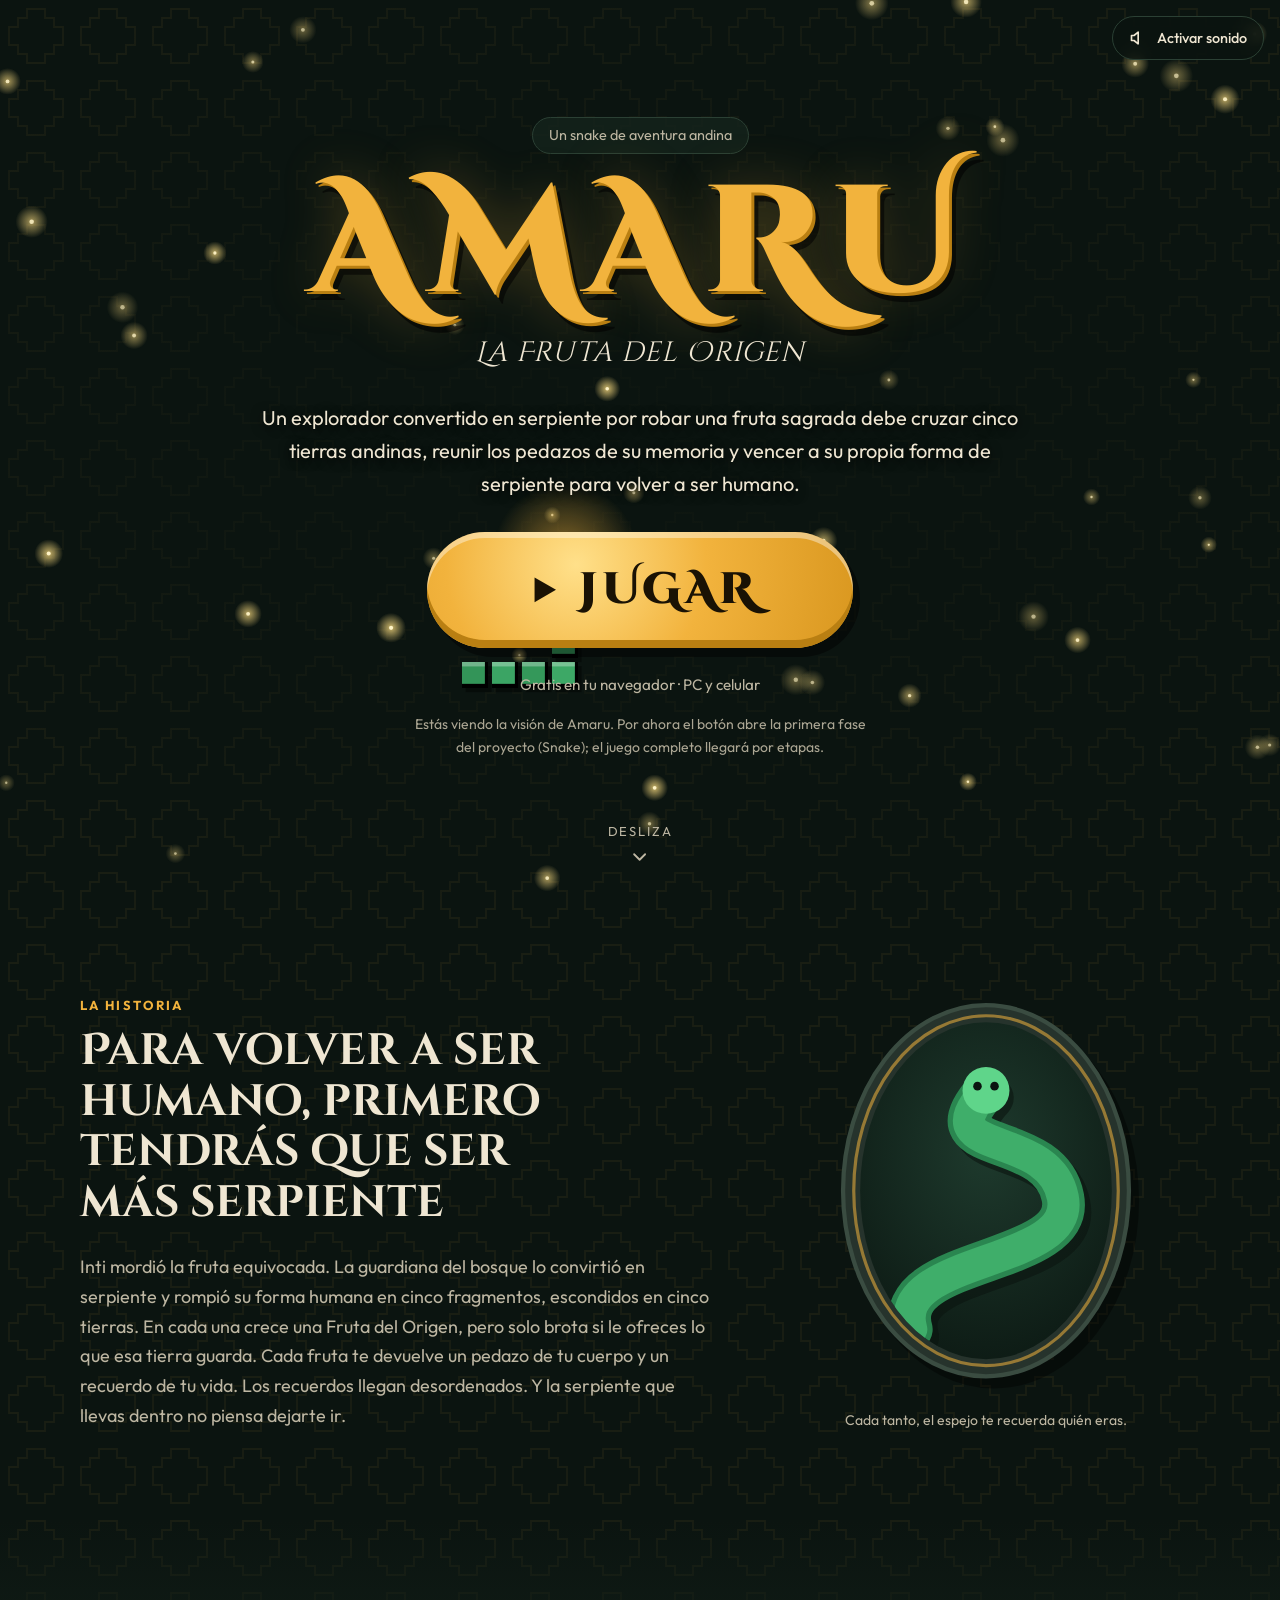
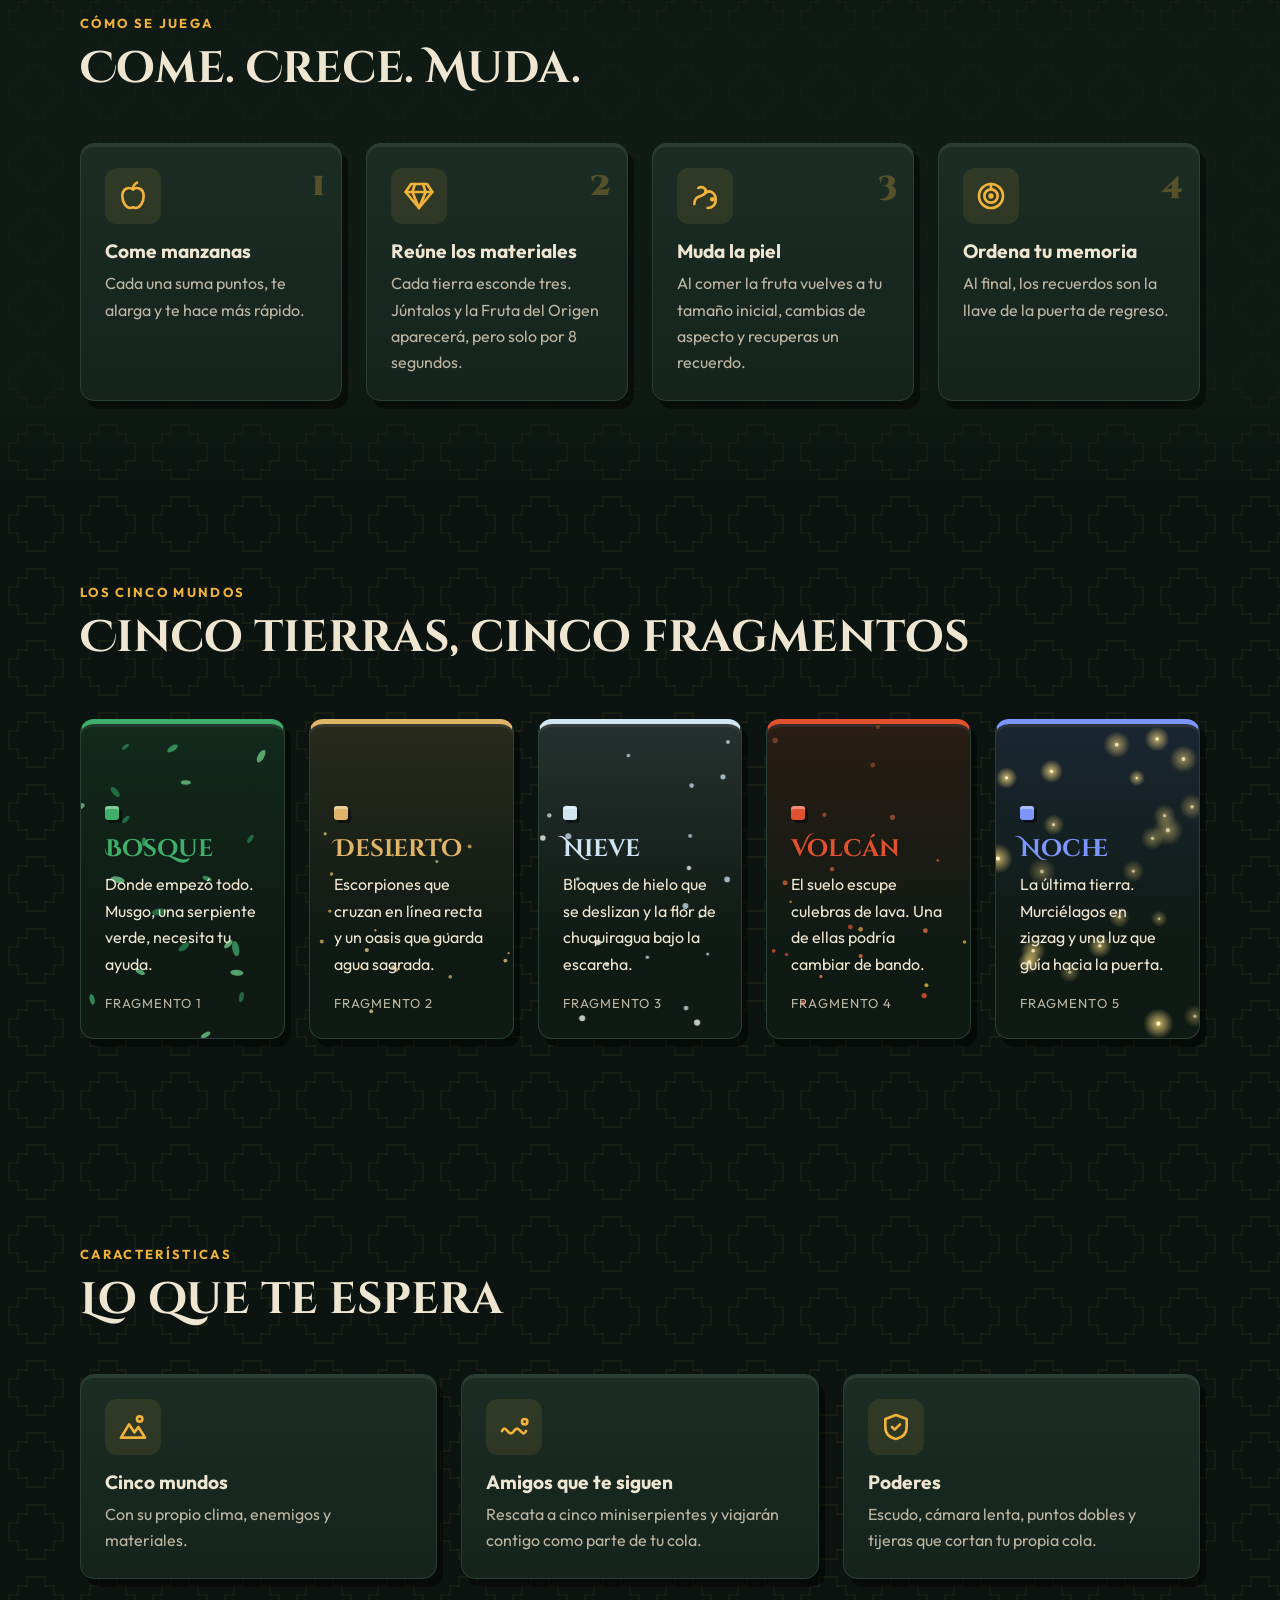
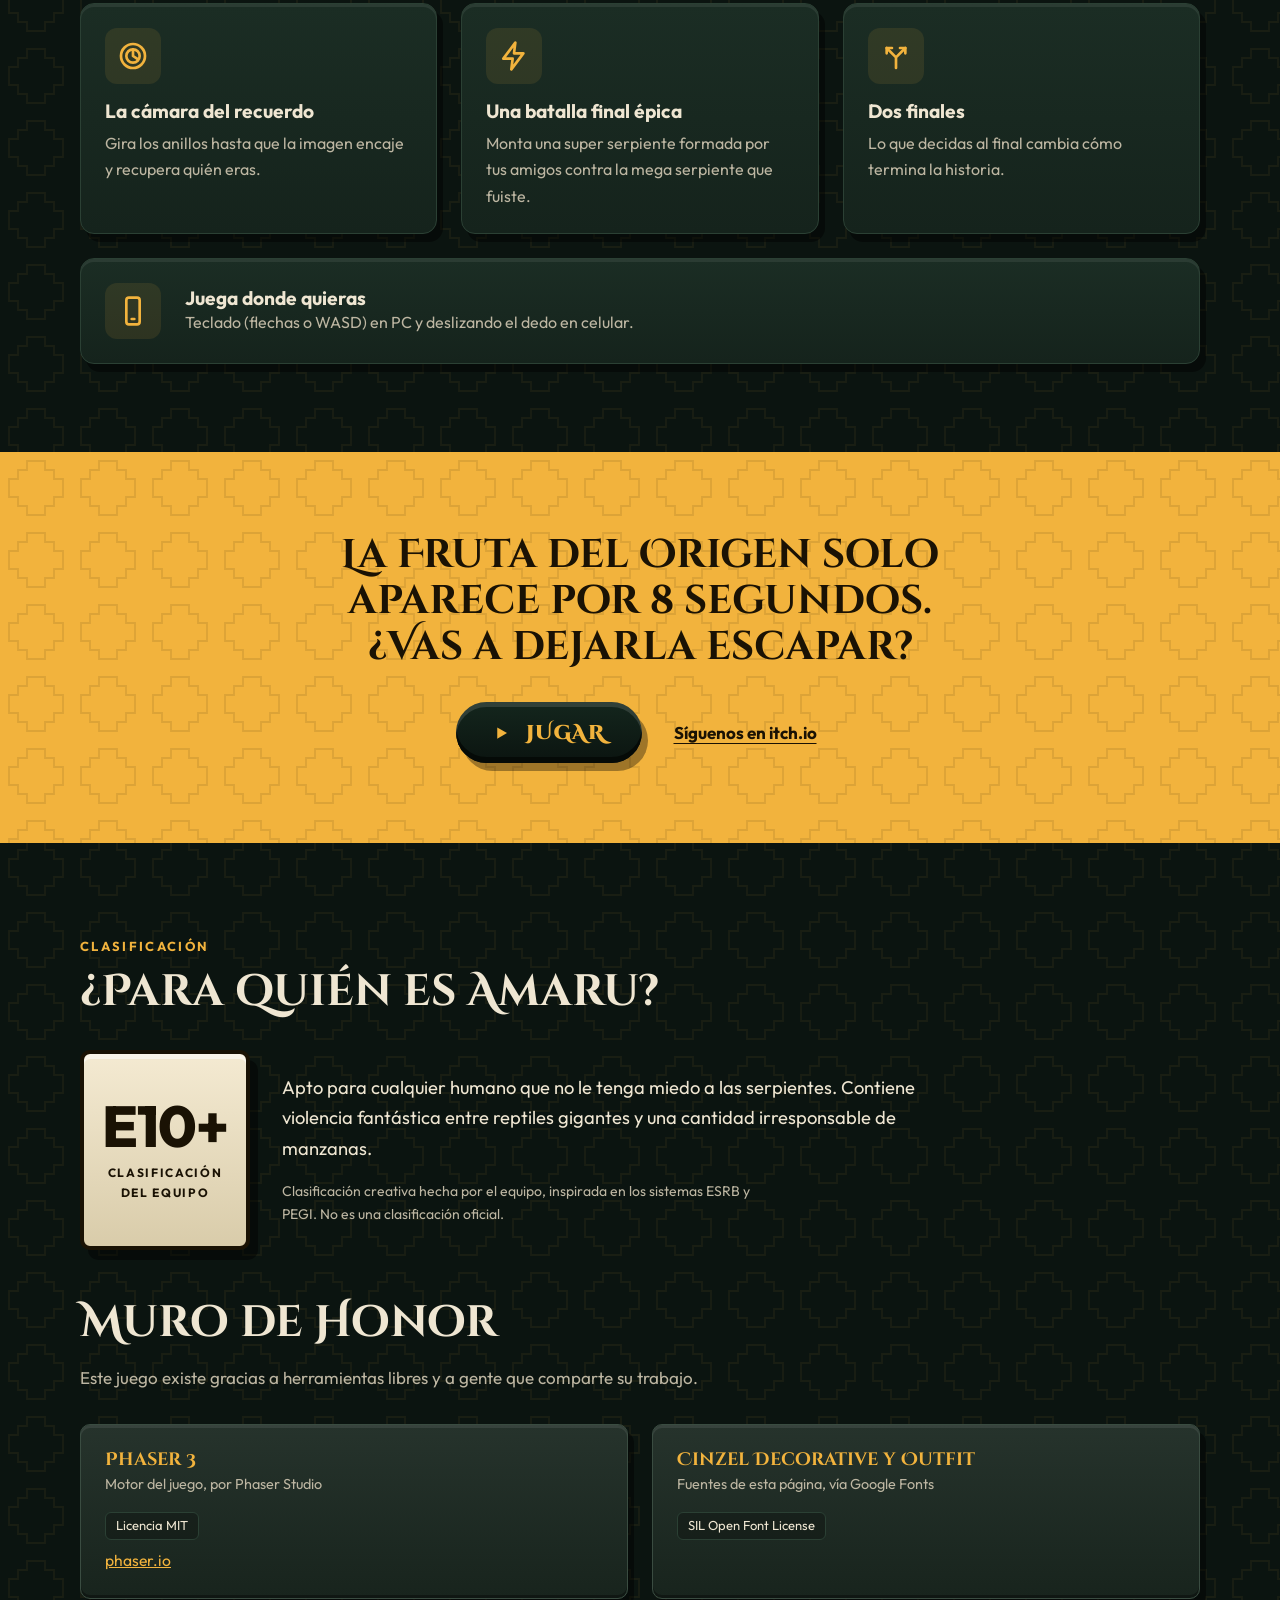
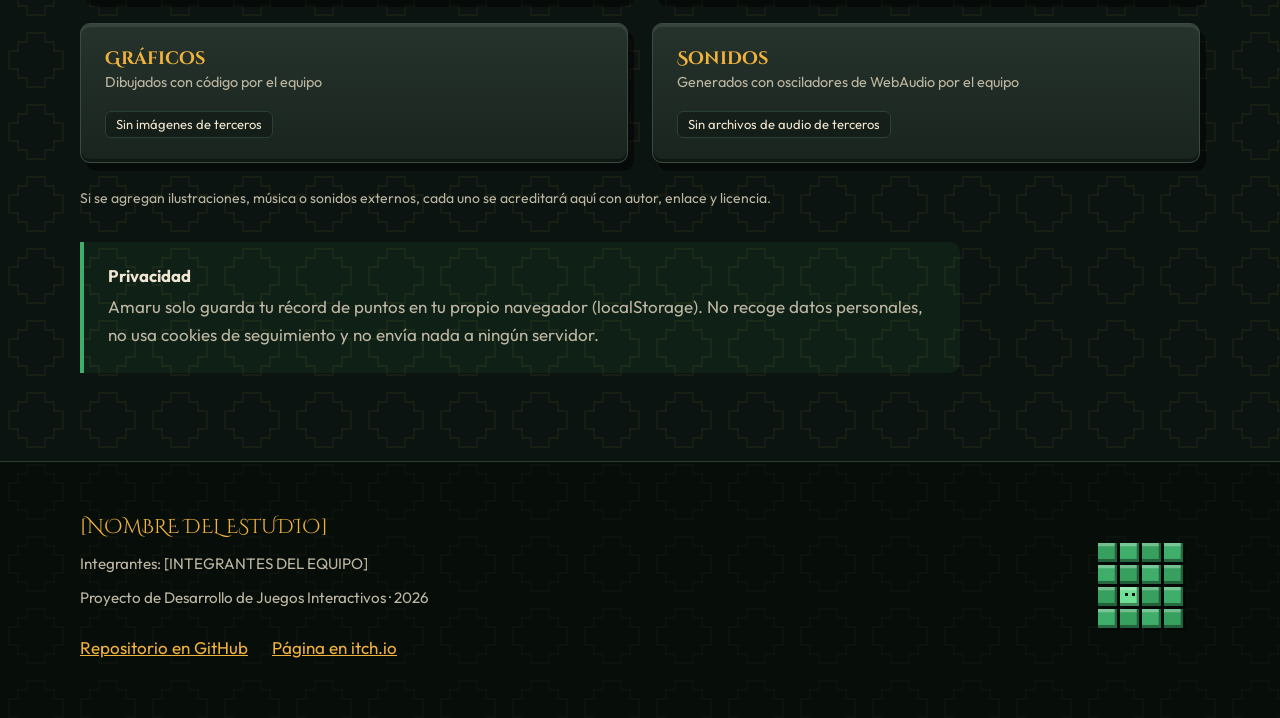
==== commit 31b66c60: "Separar hoja de estilos del archivo html" ====
--- a/Landing-Amaru/index.html
+++ b/Landing-Amaru/index.html
@@ -20,237 +20,7 @@
 
 <script>document.documentElement.classList.add('js');</script>
 
-<style>
-/* ---------- Tokens ---------- */
-:root{
-  --bg:#0b1410;
-  --bg-2:#101c16;
-  --surface:#15231c;
-  --surface-2:#1b2d24;
-  --line:#2b4034;
-  --text:#efe6d2;
-  --muted:#bdb6a2;
-  --gold:#f2b33d;
-  --gold-dark:#b97f12;
-  --scale:#3fae6a;
-  --forest:#3fae6a;
-  --desert:#e0b469;
-  --snow:#cfe6f2;
-  --volcano:#e2512f;
-  --night:#3d5bd9;
-  --shadow:rgba(0,0,0,.45);
-  --font-display:'Cinzel Decorative', Georgia, serif;
-  --font-body:'Outfit', system-ui, -apple-system, 'Segoe UI', sans-serif;
-  --s1:4px; --s2:8px; --s3:16px; --s4:24px; --s5:32px; --s6:48px; --s7:80px;
-  --ease:cubic-bezier(.22,.8,.3,1);
-}
-*{box-sizing:border-box}
-html{scroll-behavior:smooth;-webkit-text-size-adjust:100%}
-body{
-  margin:0;min-height:100dvh;overflow-x:hidden;
-  background-color:var(--bg);
-  /* patrón chakana muy sutil */
-  background-image:url("data:image/svg+xml,%3Csvg xmlns='http://www.w3.org/2000/svg' width='72' height='72' viewBox='0 0 48 48'%3E%3Cpath d='M18 6h12v6h6v6h6v12h-6v6h-6v6H18v-6h-6v-6H6V18h6v-6h6z' fill='none' stroke='%23f2b33d' stroke-opacity='.06' stroke-width='1.2'/%3E%3C/svg%3E");
-  color:var(--text);
-  font-family:var(--font-body);font-size:1.0625rem;line-height:1.65;
-}
-img,svg,canvas{display:block;max-width:100%}
-a{color:var(--gold)}
-h1,h2,h3{margin:0;font-weight:700;line-height:1.15}
-p{margin:0}
-:focus-visible{outline:3px solid var(--gold);outline-offset:4px;border-radius:6px}
-.skip{position:absolute;left:var(--s3);top:-100px;background:var(--gold);color:#1a1204;padding:var(--s2) var(--s3);border-radius:8px;z-index:100;font-weight:700}
-.skip:focus{top:var(--s3)}
-.wrap{width:min(1120px,100% - 2*var(--s3));margin-inline:auto}
-section{position:relative}
-.sec{padding-block:clamp(56px,8vw,88px)}
-.eyebrow{font-size:.8125rem;letter-spacing:.18em;text-transform:uppercase;color:var(--gold);font-weight:700}
-.h2{font-family:var(--font-display);font-size:clamp(1.65rem,4.4vw,2.75rem);margin-top:var(--s2);text-wrap:balance}
-.lead{color:var(--muted);max-width:62ch}
-
-/* relieve 3D (mismo lenguaje del juego) */
-.block{
-  background:linear-gradient(180deg,var(--surface-2),var(--surface));
-  border:1px solid var(--line);border-radius:14px;
-  box-shadow:inset 0 3px 0 rgba(255,255,255,.07), 6px 8px 0 var(--shadow);
-}
-
-/* ---------- Botones ---------- */
-.btn{
-  position:relative;display:inline-flex;align-items:center;justify-content:center;gap:var(--s3);
-  min-height:56px;padding:14px 36px;border:0;border-radius:999px;cursor:pointer;text-decoration:none;
-  font-family:var(--font-display);font-weight:900;letter-spacing:.08em;font-size:1.25rem;color:#1a1204;
-  background:radial-gradient(circle at 35% 28%,#ffe08a 0,var(--gold) 45%,#d9971f 100%);
-  box-shadow:inset 0 6px 0 rgba(255,255,255,.4), inset 0 -8px 0 var(--gold-dark), 7px 9px 0 var(--shadow);
-  transition:transform .18s var(--ease), box-shadow .18s var(--ease), filter .18s;
-  touch-action:manipulation;
-}
-.btn:hover{transform:translate(-2px,-3px) scale(1.04);filter:brightness(1.08);box-shadow:inset 0 6px 0 rgba(255,255,255,.45), inset 0 -8px 0 var(--gold-dark), 10px 13px 0 var(--shadow), 0 0 40px rgba(242,179,61,.55)}
-.btn:active{transform:translate(3px,4px);box-shadow:inset 0 6px 0 rgba(255,255,255,.3), inset 0 -4px 0 var(--gold-dark), 2px 3px 0 var(--shadow)}
-.btn:focus-visible{outline:4px solid #fff;outline-offset:6px;box-shadow:inset 0 6px 0 rgba(255,255,255,.4), inset 0 -8px 0 var(--gold-dark), 7px 9px 0 var(--shadow), 0 0 0 8px rgba(242,179,61,.6)}
-.btn--giant{font-size:clamp(1.75rem,5vw,2.75rem);padding:22px clamp(48px,9vw,96px);min-height:84px;animation:beat 2.6s ease-in-out infinite}
-.btn--giant:hover,.btn--giant:focus-visible{animation-play-state:paused}
-.btn--dark{background:linear-gradient(180deg,#14261d,#0b1410);color:var(--gold);box-shadow:inset 0 5px 0 rgba(255,255,255,.12), inset 0 -6px 0 #050a07, 6px 8px 0 rgba(0,0,0,.35)}
-.btn--dark:hover{box-shadow:inset 0 5px 0 rgba(255,255,255,.16), inset 0 -6px 0 #050a07, 9px 12px 0 rgba(0,0,0,.4)}
-.btn--dark:focus-visible{outline-color:#1a1204}
-.btn svg{width:.9em;height:.9em;flex:none}
-@keyframes beat{0%,100%{transform:scale(1)}50%{transform:scale(1.045)}}
-.spark{position:absolute;width:8px;height:8px;border-radius:2px;background:#ffe08a;pointer-events:none;box-shadow:0 0 8px #f2b33d;z-index:3}
-
-/* ---------- Barra superior ---------- */
-.top{position:fixed;inset:var(--s3) var(--s3) auto auto;z-index:50}
-.sound{
-  display:inline-flex;align-items:center;gap:var(--s2);min-height:44px;padding:8px 16px;cursor:pointer;
-  font:500 .9rem var(--font-body);color:var(--text);background:rgba(11,20,16,.78);backdrop-filter:blur(8px);
-  border:1px solid var(--line);border-radius:999px;
-}
-.sound:hover{border-color:var(--gold)}
-.sound svg{width:20px;height:20px}
-.sound[aria-pressed="true"]{border-color:var(--gold);color:var(--gold)}
-
-/* ---------- Hero ---------- */
-.hero{min-height:100dvh;display:grid;place-items:center;text-align:center;overflow:hidden;isolation:isolate;padding:96px 0 120px}
-.hero canvas{position:absolute;inset:0;width:100%;height:100%;z-index:-1}
-.hero::before{content:"";position:absolute;inset:0;z-index:-1;pointer-events:none;
-  background:radial-gradient(ellipse 70% 55% at 50% 48%,rgba(11,20,16,.86) 0,rgba(11,20,16,.55) 55%,rgba(11,20,16,0) 100%)}
-.hero__inner{position:relative;max-width:820px;padding-inline:var(--s3)}
-.tag{display:inline-block;padding:6px 16px;border:1px solid var(--line);border-radius:999px;background:rgba(21,35,28,.8);color:var(--muted);font-size:.9rem}
-.hero h1{
-  font-family:var(--font-display);font-weight:900;font-size:clamp(4rem,17vw,9.5rem);letter-spacing:.06em;line-height:1;
-  color:var(--gold);margin-top:var(--s3);
-  text-shadow:3px 3px 0 var(--gold-dark),7px 9px 0 rgba(0,0,0,.55),0 0 50px rgba(242,179,61,.25);
-}
-.subtitle{font-family:var(--font-display);font-size:clamp(1.15rem,3.4vw,1.75rem);font-style:normal;color:var(--text);margin-top:var(--s2);letter-spacing:.04em}
-.logline{margin:var(--s4) auto var(--s5);max-width:60ch;color:var(--text);font-size:clamp(1.05rem,2.3vw,1.25rem);text-shadow:0 2px 12px #000}
-.micro{margin-top:var(--s4);color:var(--muted);font-size:.95rem}
-.status{margin:var(--s3) auto 0;max-width:52ch;color:var(--muted);font-size:.875rem;opacity:.9}
-.scroll{position:absolute;left:50%;bottom:var(--s4);translate:-50% 0;display:grid;justify-items:center;gap:4px;color:var(--muted);text-decoration:none;font-size:.8125rem;letter-spacing:.14em;text-transform:uppercase;padding:var(--s2)}
-.scroll svg{width:22px;height:22px;animation:bob 1.8s ease-in-out infinite}
-@keyframes bob{50%{transform:translateY(7px)}}
-
-/* ---------- Historia ---------- */
-.story{display:grid;gap:var(--s6);align-items:center}
-@media(min-width:900px){.story{grid-template-columns:1.2fr .8fr}}
-.story p.body{margin-top:var(--s4);color:var(--muted);font-size:1.125rem;max-width:58ch}
-.mirror{justify-self:center;width:min(100%,320px)}
-.mirror svg{width:100%;height:auto;overflow:visible;filter:drop-shadow(8px 10px 0 rgba(0,0,0,.4))}
-.mirror .snake-fig,.mirror .human-fig{transition:opacity .22s ease, transform .22s ease;transform-origin:150px 190px}
-.mirror .human-fig{opacity:0}
-.mirror.glitch .snake-fig{opacity:.12}
-.mirror.glitch .human-fig{opacity:.9;transform:translateX(4px) skewX(-3deg)}
-.mirror figcaption{margin-top:var(--s3);text-align:center;color:var(--muted);font-size:.875rem}
-
-/* ---------- Cómo se juega ---------- */
-.how{background:linear-gradient(180deg,transparent,rgba(16,28,22,.8) 20%,rgba(16,28,22,.8) 80%,transparent)}
-.steps{list-style:none;margin:var(--s6) 0 0;padding:0;display:grid;gap:var(--s4);grid-template-columns:1fr}
-@media(min-width:620px){.steps{grid-template-columns:repeat(2,1fr)}}
-@media(min-width:1000px){.steps{grid-template-columns:repeat(4,1fr)}}
-.step{padding:var(--s4);position:relative}
-.step .n{position:absolute;top:var(--s3);right:var(--s3);font-family:var(--font-display);font-size:2rem;color:rgba(242,179,61,.28);font-weight:900}
-.ico{width:56px;height:56px;border-radius:12px;display:grid;place-items:center;background:rgba(242,179,61,.1);color:var(--gold);margin-bottom:var(--s3)}
-.ico svg{width:32px;height:32px}
-.step h3,.feat h3{font-size:1.2rem;margin-bottom:var(--s2)}
-.step p,.feat p{color:var(--muted);font-size:1rem}
-
-/* ---------- Mundos ---------- */
-.worlds{margin-top:var(--s6);display:flex;gap:var(--s4);overflow-x:auto;scroll-snap-type:x mandatory;padding:var(--s2) var(--s3) var(--s4);margin-inline:calc(-1*var(--s3));scroll-padding-inline:var(--s3);-webkit-overflow-scrolling:touch}
-.worlds:focus-visible{outline-offset:-3px}
-.world{
-  --c:var(--forest);position:relative;flex:0 0 min(78vw,270px);min-height:320px;scroll-snap-align:start;overflow:hidden;
-  display:flex;flex-direction:column;justify-content:flex-end;padding:var(--s4);isolation:isolate;
-  background:linear-gradient(180deg,color-mix(in srgb,var(--c) 14%,#0b1410),#0f1a14 70%);
-  border-top:5px solid var(--c);
-}
-.world canvas{position:absolute;inset:0;width:100%;height:100%;z-index:-1}
-.world .dot{width:14px;height:14px;border-radius:3px;background:var(--c);box-shadow:3px 3px 0 rgba(0,0,0,.45), inset 0 3px 0 rgba(255,255,255,.35);margin-bottom:var(--s3)}
-.world h3{font-family:var(--font-display);font-size:1.5rem;color:var(--c)}
-.world p{margin-top:var(--s2);color:var(--text);font-size:1rem}
-.world .part{margin-top:var(--s3);font-size:.8125rem;color:var(--muted);letter-spacing:.08em;text-transform:uppercase}
-.w1{--c:var(--forest)}.w2{--c:var(--desert)}.w3{--c:var(--snow)}.w4{--c:var(--volcano)}.w5{--c:#7d96ff}
-@media(min-width:1100px){
-  .worlds{display:grid;grid-template-columns:repeat(5,1fr);overflow:visible;margin-inline:0;padding-inline:0}
-  .world{flex:none}
-}
-.hint{margin-top:var(--s2);color:var(--muted);font-size:.875rem}
-@media(min-width:1100px){.hint{display:none}}
-
-/* ---------- Características ---------- */
-.feats{margin-top:var(--s6);display:grid;gap:var(--s4);grid-template-columns:1fr}
-@media(min-width:620px){.feats{grid-template-columns:repeat(2,1fr)}}
-@media(min-width:1000px){.feats{grid-template-columns:repeat(3,1fr)}}
-.feat{padding:var(--s4)}
-.feat--wide{grid-column:1/-1}
-@media(min-width:620px){
-  .feat--wide{display:grid;grid-template-columns:auto 1fr;column-gap:var(--s4);align-items:center}
-  .feat--wide .ico{margin:0;grid-row:span 2}
-  .feat--wide h3{margin-bottom:0;align-self:end}
-  .feat--wide p{align-self:start}
-}
-
-/* ---------- Banda CTA ---------- */
-.cta{background:var(--gold);color:#1a1204;padding-block:clamp(48px,8vw,80px);text-align:center;position:relative;overflow:hidden}
-.cta::before{content:"";position:absolute;inset:0;background:url("data:image/svg+xml,%3Csvg xmlns='http://www.w3.org/2000/svg' width='72' height='72' viewBox='0 0 48 48'%3E%3Cpath d='M18 6h12v6h6v6h6v12h-6v6h-6v6H18v-6h-6v-6H6V18h6v-6h6z' fill='none' stroke='%231a1204' stroke-opacity='.1' stroke-width='1.2'/%3E%3C/svg%3E");pointer-events:none}
-.cta .wrap{position:relative}
-.cta h2{font-family:var(--font-display);font-size:clamp(1.5rem,4.4vw,2.5rem);max-width:24ch;margin-inline:auto;text-wrap:balance}
-.cta .row{margin-top:var(--s5);display:flex;flex-wrap:wrap;gap:var(--s4);justify-content:center;align-items:center}
-.cta a.link{color:#1a1204;font-weight:700;text-underline-offset:4px;padding:12px 8px;min-height:44px;display:inline-flex;align-items:center}
-.cta a.link:focus-visible{outline-color:#1a1204}
-
-/* ---------- Legal ---------- */
-.rating{display:grid;gap:var(--s5);align-items:center;margin-top:var(--s5)}
-@media(min-width:760px){.rating{grid-template-columns:auto 1fr}}
-.rbox{
-  justify-self:center;width:170px;height:200px;display:flex;flex-direction:column;align-items:center;justify-content:center;
-  background:linear-gradient(180deg,#f4ead2,#d9ccaa);color:#1a1204;border-radius:10px;border:4px solid #1a1204;
-  box-shadow:inset 0 5px 0 rgba(255,255,255,.55), 8px 10px 0 var(--shadow);
-}
-.rbox strong{font-family:var(--font-body);font-size:3.6rem;line-height:1;font-weight:800;letter-spacing:-.02em}
-.rbox span{margin-top:var(--s2);font-size:.75rem;letter-spacing:.14em;text-transform:uppercase;font-weight:700;text-align:center;padding-inline:8px}
-.rating p.main{font-size:1.15rem;max-width:56ch}
-.rating p.small{margin-top:var(--s3);color:var(--muted);font-size:.875rem;max-width:56ch}
-
-.wall{margin-top:var(--s6)}
-.plaques{margin-top:var(--s5);display:grid;gap:var(--s4);grid-template-columns:1fr}
-@media(min-width:700px){.plaques{grid-template-columns:repeat(2,1fr)}}
-.plaque{padding:var(--s4);background:linear-gradient(180deg,#26332c,#18241d);border:1px solid #3a4c41;border-radius:10px;
-  box-shadow:inset 0 3px 0 rgba(255,255,255,.08), inset 0 -3px 0 rgba(0,0,0,.35), 6px 8px 0 var(--shadow)}
-.plaque h3{font-family:var(--font-display);font-size:1.15rem;color:var(--gold)}
-.plaque .by{color:var(--muted);font-size:.9rem;margin-top:2px}
-.plaque .lic{display:inline-block;margin-top:var(--s3);padding:2px 10px;border:1px solid var(--line);border-radius:6px;font-size:.8125rem;color:var(--text);background:rgba(0,0,0,.25)}
-.plaque p{margin-top:var(--s2);font-size:.98rem;color:var(--muted)}
-.plaque a{overflow-wrap:anywhere}
-.priv{margin-top:var(--s5);padding:var(--s4);border-left:4px solid var(--scale);background:rgba(63,174,106,.08);border-radius:0 10px 10px 0;max-width:80ch}
-.priv h3{font-size:1.05rem;margin-bottom:var(--s2)}
-.priv p{color:var(--muted)}
-
-/* ---------- Footer ---------- */
-footer{border-top:1px solid var(--line);padding-block:var(--s6);background:rgba(5,10,7,.6)}
-.foot{display:grid;gap:var(--s5);align-items:center}
-@media(min-width:760px){.foot{grid-template-columns:1fr auto}}
-footer .studio{font-family:var(--font-display);font-size:1.25rem;color:var(--gold)}
-footer p{color:var(--muted);font-size:.95rem;margin-top:var(--s2)}
-footer ul{list-style:none;padding:0;margin:var(--s3) 0 0;display:flex;flex-wrap:wrap;gap:var(--s2) var(--s4)}
-footer a{display:inline-flex;align-items:center;min-height:44px}
-.coil{width:110px;height:110px;justify-self:start}
-@media(min-width:760px){.coil{justify-self:end}}
-.coil .cell{opacity:1}
-.js .coil .cell{opacity:0}
-.coil.in .cell{animation:coilIn .35s var(--ease) forwards;animation-delay:calc(var(--i) * 90ms)}
-@keyframes coilIn{from{opacity:0;transform:scale(.4)}to{opacity:1;transform:scale(1)}}
-.coil .cell{transform-box:fill-box;transform-origin:center}
-
-/* ---------- Reveal ---------- */
-.js .reveal{opacity:0;transform:translateY(28px);transition:opacity .8s var(--ease),transform .8s var(--ease);transition-delay:var(--d,0ms)}
-.js .reveal.in{opacity:1;transform:none}
-
-/* ---------- Reduced motion ---------- */
-@media (prefers-reduced-motion: reduce){
-  html{scroll-behavior:auto}
-  *,*::before,*::after{animation:none !important;transition:none !important}
-  .js .reveal{opacity:1;transform:none}
-  .js .coil .cell{opacity:1}
-}
-</style>
+<link rel="stylesheet" href="./styles.css">
 </head>
 <body>
 <a class="skip" href="#historia">Saltar al contenido</a>
--- a/Landing-Amaru/styles.css
+++ b/Landing-Amaru/styles.css
@@ -0,0 +1,229 @@
+/* ---------- Tokens ---------- */
+:root{
+  --bg:#0b1410;
+  --bg-2:#101c16;
+  --surface:#15231c;
+  --surface-2:#1b2d24;
+  --line:#2b4034;
+  --text:#efe6d2;
+  --muted:#bdb6a2;
+  --gold:#f2b33d;
+  --gold-dark:#b97f12;
+  --scale:#3fae6a;
+  --forest:#3fae6a;
+  --desert:#e0b469;
+  --snow:#cfe6f2;
+  --volcano:#e2512f;
+  --night:#3d5bd9;
+  --shadow:rgba(0,0,0,.45);
+  --font-display:'Cinzel Decorative', Georgia, serif;
+  --font-body:'Outfit', system-ui, -apple-system, 'Segoe UI', sans-serif;
+  --s1:4px; --s2:8px; --s3:16px; --s4:24px; --s5:32px; --s6:48px; --s7:80px;
+  --ease:cubic-bezier(.22,.8,.3,1);
+}
+*{box-sizing:border-box}
+html{scroll-behavior:smooth;-webkit-text-size-adjust:100%}
+body{
+  margin:0;min-height:100dvh;overflow-x:hidden;
+  background-color:var(--bg);
+  /* patrón chakana muy sutil */
+  background-image:url("data:image/svg+xml,%3Csvg xmlns='http://www.w3.org/2000/svg' width='72' height='72' viewBox='0 0 48 48'%3E%3Cpath d='M18 6h12v6h6v6h6v12h-6v6h-6v6H18v-6h-6v-6H6V18h6v-6h6z' fill='none' stroke='%23f2b33d' stroke-opacity='.06' stroke-width='1.2'/%3E%3C/svg%3E");
+  color:var(--text);
+  font-family:var(--font-body);font-size:1.0625rem;line-height:1.65;
+}
+img,svg,canvas{display:block;max-width:100%}
+a{color:var(--gold)}
+h1,h2,h3{margin:0;font-weight:700;line-height:1.15}
+p{margin:0}
+:focus-visible{outline:3px solid var(--gold);outline-offset:4px;border-radius:6px}
+.skip{position:absolute;left:var(--s3);top:-100px;background:var(--gold);color:#1a1204;padding:var(--s2) var(--s3);border-radius:8px;z-index:100;font-weight:700}
+.skip:focus{top:var(--s3)}
+.wrap{width:min(1120px,100% - 2*var(--s3));margin-inline:auto}
+section{position:relative}
+.sec{padding-block:clamp(56px,8vw,88px)}
+.eyebrow{font-size:.8125rem;letter-spacing:.18em;text-transform:uppercase;color:var(--gold);font-weight:700}
+.h2{font-family:var(--font-display);font-size:clamp(1.65rem,4.4vw,2.75rem);margin-top:var(--s2);text-wrap:balance}
+.lead{color:var(--muted);max-width:62ch}
+
+/* relieve 3D (mismo lenguaje del juego) */
+.block{
+  background:linear-gradient(180deg,var(--surface-2),var(--surface));
+  border:1px solid var(--line);border-radius:14px;
+  box-shadow:inset 0 3px 0 rgba(255,255,255,.07), 6px 8px 0 var(--shadow);
+}
+
+/* ---------- Botones ---------- */
+.btn{
+  position:relative;display:inline-flex;align-items:center;justify-content:center;gap:var(--s3);
+  min-height:56px;padding:14px 36px;border:0;border-radius:999px;cursor:pointer;text-decoration:none;
+  font-family:var(--font-display);font-weight:900;letter-spacing:.08em;font-size:1.25rem;color:#1a1204;
+  background:radial-gradient(circle at 35% 28%,#ffe08a 0,var(--gold) 45%,#d9971f 100%);
+  box-shadow:inset 0 6px 0 rgba(255,255,255,.4), inset 0 -8px 0 var(--gold-dark), 7px 9px 0 var(--shadow);
+  transition:transform .18s var(--ease), box-shadow .18s var(--ease), filter .18s;
+  touch-action:manipulation;
+}
+.btn:hover{transform:translate(-2px,-3px) scale(1.04);filter:brightness(1.08);box-shadow:inset 0 6px 0 rgba(255,255,255,.45), inset 0 -8px 0 var(--gold-dark), 10px 13px 0 var(--shadow), 0 0 40px rgba(242,179,61,.55)}
+.btn:active{transform:translate(3px,4px);box-shadow:inset 0 6px 0 rgba(255,255,255,.3), inset 0 -4px 0 var(--gold-dark), 2px 3px 0 var(--shadow)}
+.btn:focus-visible{outline:4px solid #fff;outline-offset:6px;box-shadow:inset 0 6px 0 rgba(255,255,255,.4), inset 0 -8px 0 var(--gold-dark), 7px 9px 0 var(--shadow), 0 0 0 8px rgba(242,179,61,.6)}
+.btn--giant{font-size:clamp(1.75rem,5vw,2.75rem);padding:22px clamp(48px,9vw,96px);min-height:84px;animation:beat 2.6s ease-in-out infinite}
+.btn--giant:hover,.btn--giant:focus-visible{animation-play-state:paused}
+.btn--dark{background:linear-gradient(180deg,#14261d,#0b1410);color:var(--gold);box-shadow:inset 0 5px 0 rgba(255,255,255,.12), inset 0 -6px 0 #050a07, 6px 8px 0 rgba(0,0,0,.35)}
+.btn--dark:hover{box-shadow:inset 0 5px 0 rgba(255,255,255,.16), inset 0 -6px 0 #050a07, 9px 12px 0 rgba(0,0,0,.4)}
+.btn--dark:focus-visible{outline-color:#1a1204}
+.btn svg{width:.9em;height:.9em;flex:none}
+@keyframes beat{0%,100%{transform:scale(1)}50%{transform:scale(1.045)}}
+.spark{position:absolute;width:8px;height:8px;border-radius:2px;background:#ffe08a;pointer-events:none;box-shadow:0 0 8px #f2b33d;z-index:3}
+
+/* ---------- Barra superior ---------- */
+.top{position:fixed;inset:var(--s3) var(--s3) auto auto;z-index:50}
+.sound{
+  display:inline-flex;align-items:center;gap:var(--s2);min-height:44px;padding:8px 16px;cursor:pointer;
+  font:500 .9rem var(--font-body);color:var(--text);background:rgba(11,20,16,.78);backdrop-filter:blur(8px);
+  border:1px solid var(--line);border-radius:999px;
+}
+.sound:hover{border-color:var(--gold)}
+.sound svg{width:20px;height:20px}
+.sound[aria-pressed="true"]{border-color:var(--gold);color:var(--gold)}
+
+/* ---------- Hero ---------- */
+.hero{min-height:100dvh;display:grid;place-items:center;text-align:center;overflow:hidden;isolation:isolate;padding:96px 0 120px}
+.hero canvas{position:absolute;inset:0;width:100%;height:100%;z-index:-1}
+.hero::before{content:"";position:absolute;inset:0;z-index:-1;pointer-events:none;
+  background:radial-gradient(ellipse 70% 55% at 50% 48%,rgba(11,20,16,.86) 0,rgba(11,20,16,.55) 55%,rgba(11,20,16,0) 100%)}
+.hero__inner{position:relative;max-width:820px;padding-inline:var(--s3)}
+.tag{display:inline-block;padding:6px 16px;border:1px solid var(--line);border-radius:999px;background:rgba(21,35,28,.8);color:var(--muted);font-size:.9rem}
+.hero h1{
+  font-family:var(--font-display);font-weight:900;font-size:clamp(4rem,17vw,9.5rem);letter-spacing:.06em;line-height:1;
+  color:var(--gold);margin-top:var(--s3);
+  text-shadow:3px 3px 0 var(--gold-dark),7px 9px 0 rgba(0,0,0,.55),0 0 50px rgba(242,179,61,.25);
+}
+.subtitle{font-family:var(--font-display);font-size:clamp(1.15rem,3.4vw,1.75rem);font-style:normal;color:var(--text);margin-top:var(--s2);letter-spacing:.04em}
+.logline{margin:var(--s4) auto var(--s5);max-width:60ch;color:var(--text);font-size:clamp(1.05rem,2.3vw,1.25rem);text-shadow:0 2px 12px #000}
+.micro{margin-top:var(--s4);color:var(--muted);font-size:.95rem}
+.status{margin:var(--s3) auto 0;max-width:52ch;color:var(--muted);font-size:.875rem;opacity:.9}
+.scroll{position:absolute;left:50%;bottom:var(--s4);translate:-50% 0;display:grid;justify-items:center;gap:4px;color:var(--muted);text-decoration:none;font-size:.8125rem;letter-spacing:.14em;text-transform:uppercase;padding:var(--s2)}
+.scroll svg{width:22px;height:22px;animation:bob 1.8s ease-in-out infinite}
+@keyframes bob{50%{transform:translateY(7px)}}
+
+/* ---------- Historia ---------- */
+.story{display:grid;gap:var(--s6);align-items:center}
+@media(min-width:900px){.story{grid-template-columns:1.2fr .8fr}}
+.story p.body{margin-top:var(--s4);color:var(--muted);font-size:1.125rem;max-width:58ch}
+.mirror{justify-self:center;width:min(100%,320px)}
+.mirror svg{width:100%;height:auto;overflow:visible;filter:drop-shadow(8px 10px 0 rgba(0,0,0,.4))}
+.mirror .snake-fig,.mirror .human-fig{transition:opacity .22s ease, transform .22s ease;transform-origin:150px 190px}
+.mirror .human-fig{opacity:0}
+.mirror.glitch .snake-fig{opacity:.12}
+.mirror.glitch .human-fig{opacity:.9;transform:translateX(4px) skewX(-3deg)}
+.mirror figcaption{margin-top:var(--s3);text-align:center;color:var(--muted);font-size:.875rem}
+
+/* ---------- Cómo se juega ---------- */
+.how{background:linear-gradient(180deg,transparent,rgba(16,28,22,.8) 20%,rgba(16,28,22,.8) 80%,transparent)}
+.steps{list-style:none;margin:var(--s6) 0 0;padding:0;display:grid;gap:var(--s4);grid-template-columns:1fr}
+@media(min-width:620px){.steps{grid-template-columns:repeat(2,1fr)}}
+@media(min-width:1000px){.steps{grid-template-columns:repeat(4,1fr)}}
+.step{padding:var(--s4);position:relative}
+.step .n{position:absolute;top:var(--s3);right:var(--s3);font-family:var(--font-display);font-size:2rem;color:rgba(242,179,61,.28);font-weight:900}
+.ico{width:56px;height:56px;border-radius:12px;display:grid;place-items:center;background:rgba(242,179,61,.1);color:var(--gold);margin-bottom:var(--s3)}
+.ico svg{width:32px;height:32px}
+.step h3,.feat h3{font-size:1.2rem;margin-bottom:var(--s2)}
+.step p,.feat p{color:var(--muted);font-size:1rem}
+
+/* ---------- Mundos ---------- */
+.worlds{margin-top:var(--s6);display:flex;gap:var(--s4);overflow-x:auto;scroll-snap-type:x mandatory;padding:var(--s2) var(--s3) var(--s4);margin-inline:calc(-1*var(--s3));scroll-padding-inline:var(--s3);-webkit-overflow-scrolling:touch}
+.worlds:focus-visible{outline-offset:-3px}
+.world{
+  --c:var(--forest);position:relative;flex:0 0 min(78vw,270px);min-height:320px;scroll-snap-align:start;overflow:hidden;
+  display:flex;flex-direction:column;justify-content:flex-end;padding:var(--s4);isolation:isolate;
+  background:linear-gradient(180deg,color-mix(in srgb,var(--c) 14%,#0b1410),#0f1a14 70%);
+  border-top:5px solid var(--c);
+}
+.world canvas{position:absolute;inset:0;width:100%;height:100%;z-index:-1}
+.world .dot{width:14px;height:14px;border-radius:3px;background:var(--c);box-shadow:3px 3px 0 rgba(0,0,0,.45), inset 0 3px 0 rgba(255,255,255,.35);margin-bottom:var(--s3)}
+.world h3{font-family:var(--font-display);font-size:1.5rem;color:var(--c)}
+.world p{margin-top:var(--s2);color:var(--text);font-size:1rem}
+.world .part{margin-top:var(--s3);font-size:.8125rem;color:var(--muted);letter-spacing:.08em;text-transform:uppercase}
+.w1{--c:var(--forest)}.w2{--c:var(--desert)}.w3{--c:var(--snow)}.w4{--c:var(--volcano)}.w5{--c:#7d96ff}
+@media(min-width:1100px){
+  .worlds{display:grid;grid-template-columns:repeat(5,1fr);overflow:visible;margin-inline:0;padding-inline:0}
+  .world{flex:none}
+}
+.hint{margin-top:var(--s2);color:var(--muted);font-size:.875rem}
+@media(min-width:1100px){.hint{display:none}}
+
+/* ---------- Características ---------- */
+.feats{margin-top:var(--s6);display:grid;gap:var(--s4);grid-template-columns:1fr}
+@media(min-width:620px){.feats{grid-template-columns:repeat(2,1fr)}}
+@media(min-width:1000px){.feats{grid-template-columns:repeat(3,1fr)}}
+.feat{padding:var(--s4)}
+.feat--wide{grid-column:1/-1}
+@media(min-width:620px){
+  .feat--wide{display:grid;grid-template-columns:auto 1fr;column-gap:var(--s4);align-items:center}
+  .feat--wide .ico{margin:0;grid-row:span 2}
+  .feat--wide h3{margin-bottom:0;align-self:end}
+  .feat--wide p{align-self:start}
+}
+
+/* ---------- Banda CTA ---------- */
+.cta{background:var(--gold);color:#1a1204;padding-block:clamp(48px,8vw,80px);text-align:center;position:relative;overflow:hidden}
+.cta::before{content:"";position:absolute;inset:0;background:url("data:image/svg+xml,%3Csvg xmlns='http://www.w3.org/2000/svg' width='72' height='72' viewBox='0 0 48 48'%3E%3Cpath d='M18 6h12v6h6v6h6v12h-6v6h-6v6H18v-6h-6v-6H6V18h6v-6h6z' fill='none' stroke='%231a1204' stroke-opacity='.1' stroke-width='1.2'/%3E%3C/svg%3E");pointer-events:none}
+.cta .wrap{position:relative}
+.cta h2{font-family:var(--font-display);font-size:clamp(1.5rem,4.4vw,2.5rem);max-width:24ch;margin-inline:auto;text-wrap:balance}
+.cta .row{margin-top:var(--s5);display:flex;flex-wrap:wrap;gap:var(--s4);justify-content:center;align-items:center}
+.cta a.link{color:#1a1204;font-weight:700;text-underline-offset:4px;padding:12px 8px;min-height:44px;display:inline-flex;align-items:center}
+.cta a.link:focus-visible{outline-color:#1a1204}
+
+/* ---------- Legal ---------- */
+.rating{display:grid;gap:var(--s5);align-items:center;margin-top:var(--s5)}
+@media(min-width:760px){.rating{grid-template-columns:auto 1fr}}
+.rbox{
+  justify-self:center;width:170px;height:200px;display:flex;flex-direction:column;align-items:center;justify-content:center;
+  background:linear-gradient(180deg,#f4ead2,#d9ccaa);color:#1a1204;border-radius:10px;border:4px solid #1a1204;
+  box-shadow:inset 0 5px 0 rgba(255,255,255,.55), 8px 10px 0 var(--shadow);
+}
+.rbox strong{font-family:var(--font-body);font-size:3.6rem;line-height:1;font-weight:800;letter-spacing:-.02em}
+.rbox span{margin-top:var(--s2);font-size:.75rem;letter-spacing:.14em;text-transform:uppercase;font-weight:700;text-align:center;padding-inline:8px}
+.rating p.main{font-size:1.15rem;max-width:56ch}
+.rating p.small{margin-top:var(--s3);color:var(--muted);font-size:.875rem;max-width:56ch}
+
+.wall{margin-top:var(--s6)}
+.plaques{margin-top:var(--s5);display:grid;gap:var(--s4);grid-template-columns:1fr}
+@media(min-width:700px){.plaques{grid-template-columns:repeat(2,1fr)}}
+.plaque{padding:var(--s4);background:linear-gradient(180deg,#26332c,#18241d);border:1px solid #3a4c41;border-radius:10px;
+  box-shadow:inset 0 3px 0 rgba(255,255,255,.08), inset 0 -3px 0 rgba(0,0,0,.35), 6px 8px 0 var(--shadow)}
+.plaque h3{font-family:var(--font-display);font-size:1.15rem;color:var(--gold)}
+.plaque .by{color:var(--muted);font-size:.9rem;margin-top:2px}
+.plaque .lic{display:inline-block;margin-top:var(--s3);padding:2px 10px;border:1px solid var(--line);border-radius:6px;font-size:.8125rem;color:var(--text);background:rgba(0,0,0,.25)}
+.plaque p{margin-top:var(--s2);font-size:.98rem;color:var(--muted)}
+.plaque a{overflow-wrap:anywhere}
+.priv{margin-top:var(--s5);padding:var(--s4);border-left:4px solid var(--scale);background:rgba(63,174,106,.08);border-radius:0 10px 10px 0;max-width:80ch}
+.priv h3{font-size:1.05rem;margin-bottom:var(--s2)}
+.priv p{color:var(--muted)}
+
+/* ---------- Footer ---------- */
+footer{border-top:1px solid var(--line);padding-block:var(--s6);background:rgba(5,10,7,.6)}
+.foot{display:grid;gap:var(--s5);align-items:center}
+@media(min-width:760px){.foot{grid-template-columns:1fr auto}}
+footer .studio{font-family:var(--font-display);font-size:1.25rem;color:var(--gold)}
+footer p{color:var(--muted);font-size:.95rem;margin-top:var(--s2)}
+footer ul{list-style:none;padding:0;margin:var(--s3) 0 0;display:flex;flex-wrap:wrap;gap:var(--s2) var(--s4)}
+footer a{display:inline-flex;align-items:center;min-height:44px}
+.coil{width:110px;height:110px;justify-self:start}
+@media(min-width:760px){.coil{justify-self:end}}
+.coil .cell{opacity:1}
+.js .coil .cell{opacity:0}
+.coil.in .cell{animation:coilIn .35s var(--ease) forwards;animation-delay:calc(var(--i) * 90ms)}
+@keyframes coilIn{from{opacity:0;transform:scale(.4)}to{opacity:1;transform:scale(1)}}
+.coil .cell{transform-box:fill-box;transform-origin:center}
+
+/* ---------- Reveal ---------- */
+.js .reveal{opacity:0;transform:translateY(28px);transition:opacity .8s var(--ease),transform .8s var(--ease);transition-delay:var(--d,0ms)}
+.js .reveal.in{opacity:1;transform:none}
+
+/* ---------- Reduced motion ---------- */
+@media (prefers-reduced-motion: reduce){
+  html{scroll-behavior:auto}
+  *,*::before,*::after{animation:none !important;transition:none !important}
+  .js .reveal{opacity:1;transform:none}
+  .js .coil .cell{opacity:1}
+}
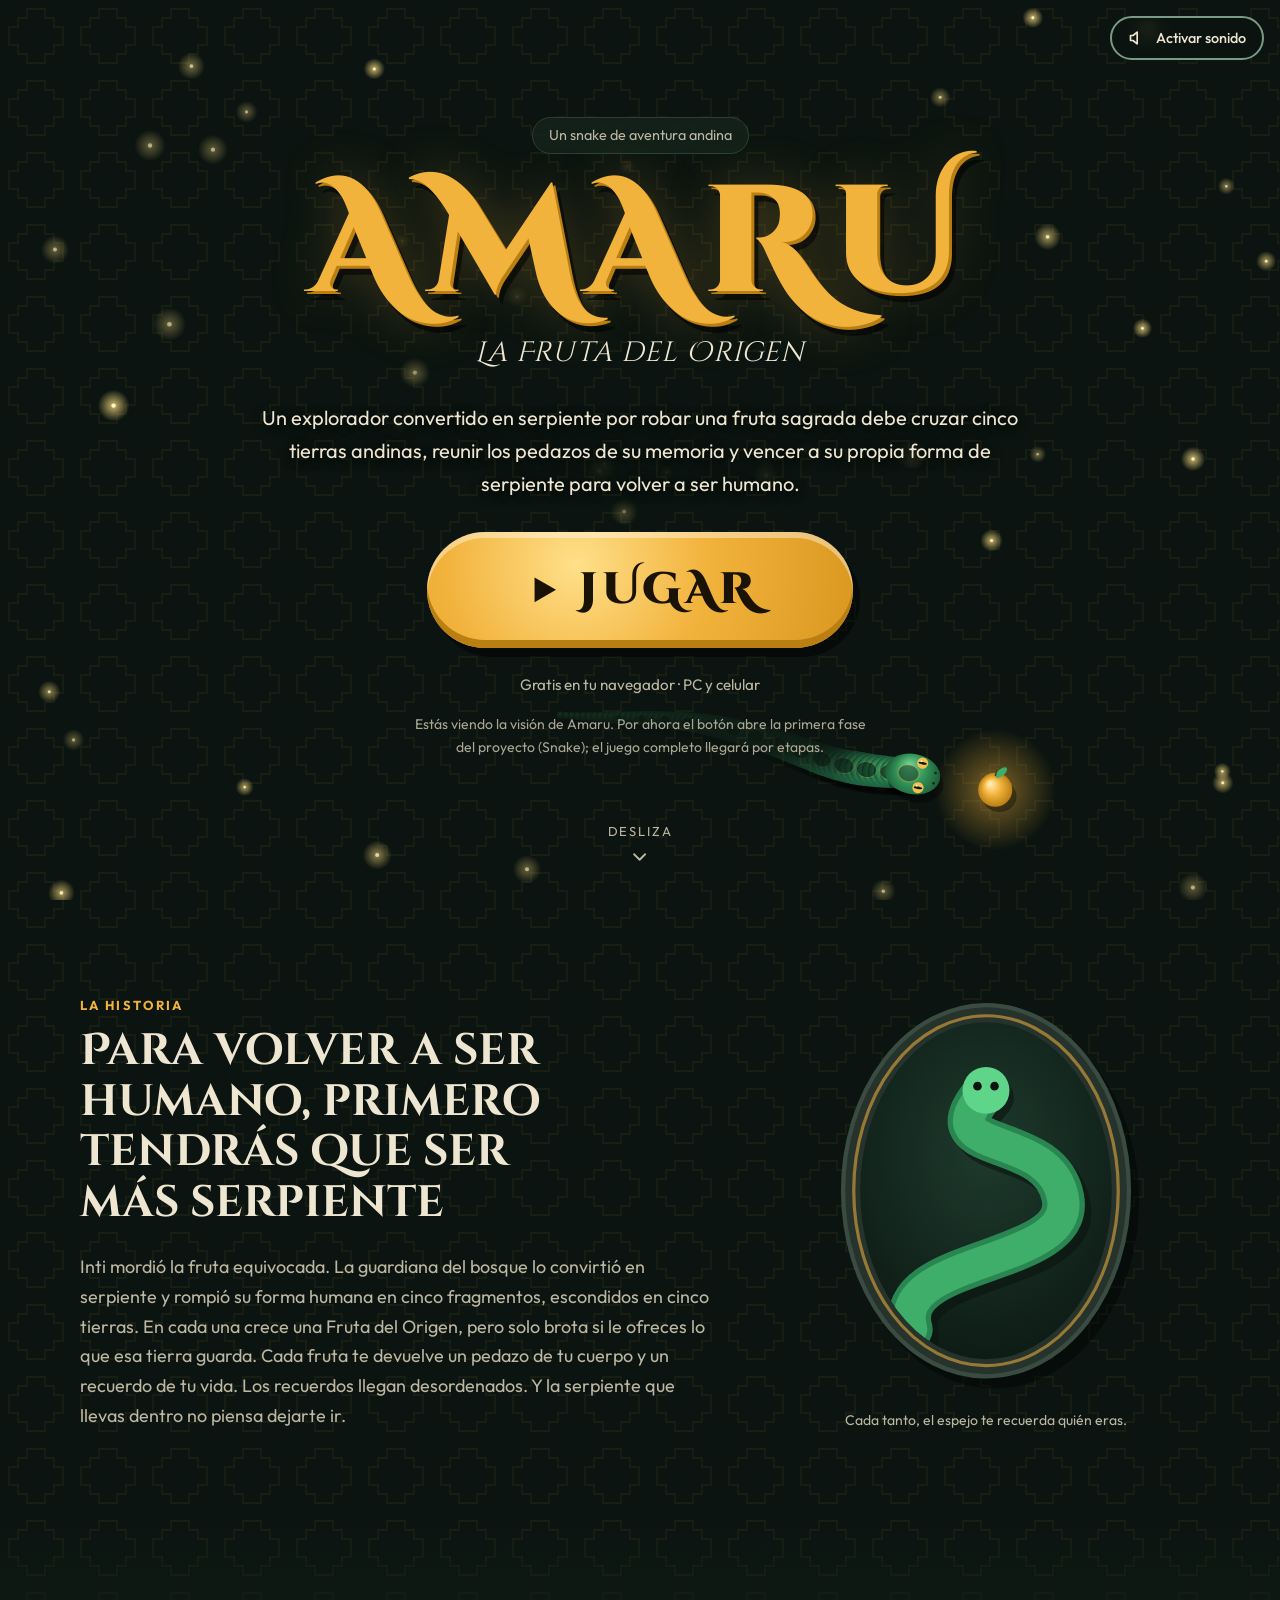
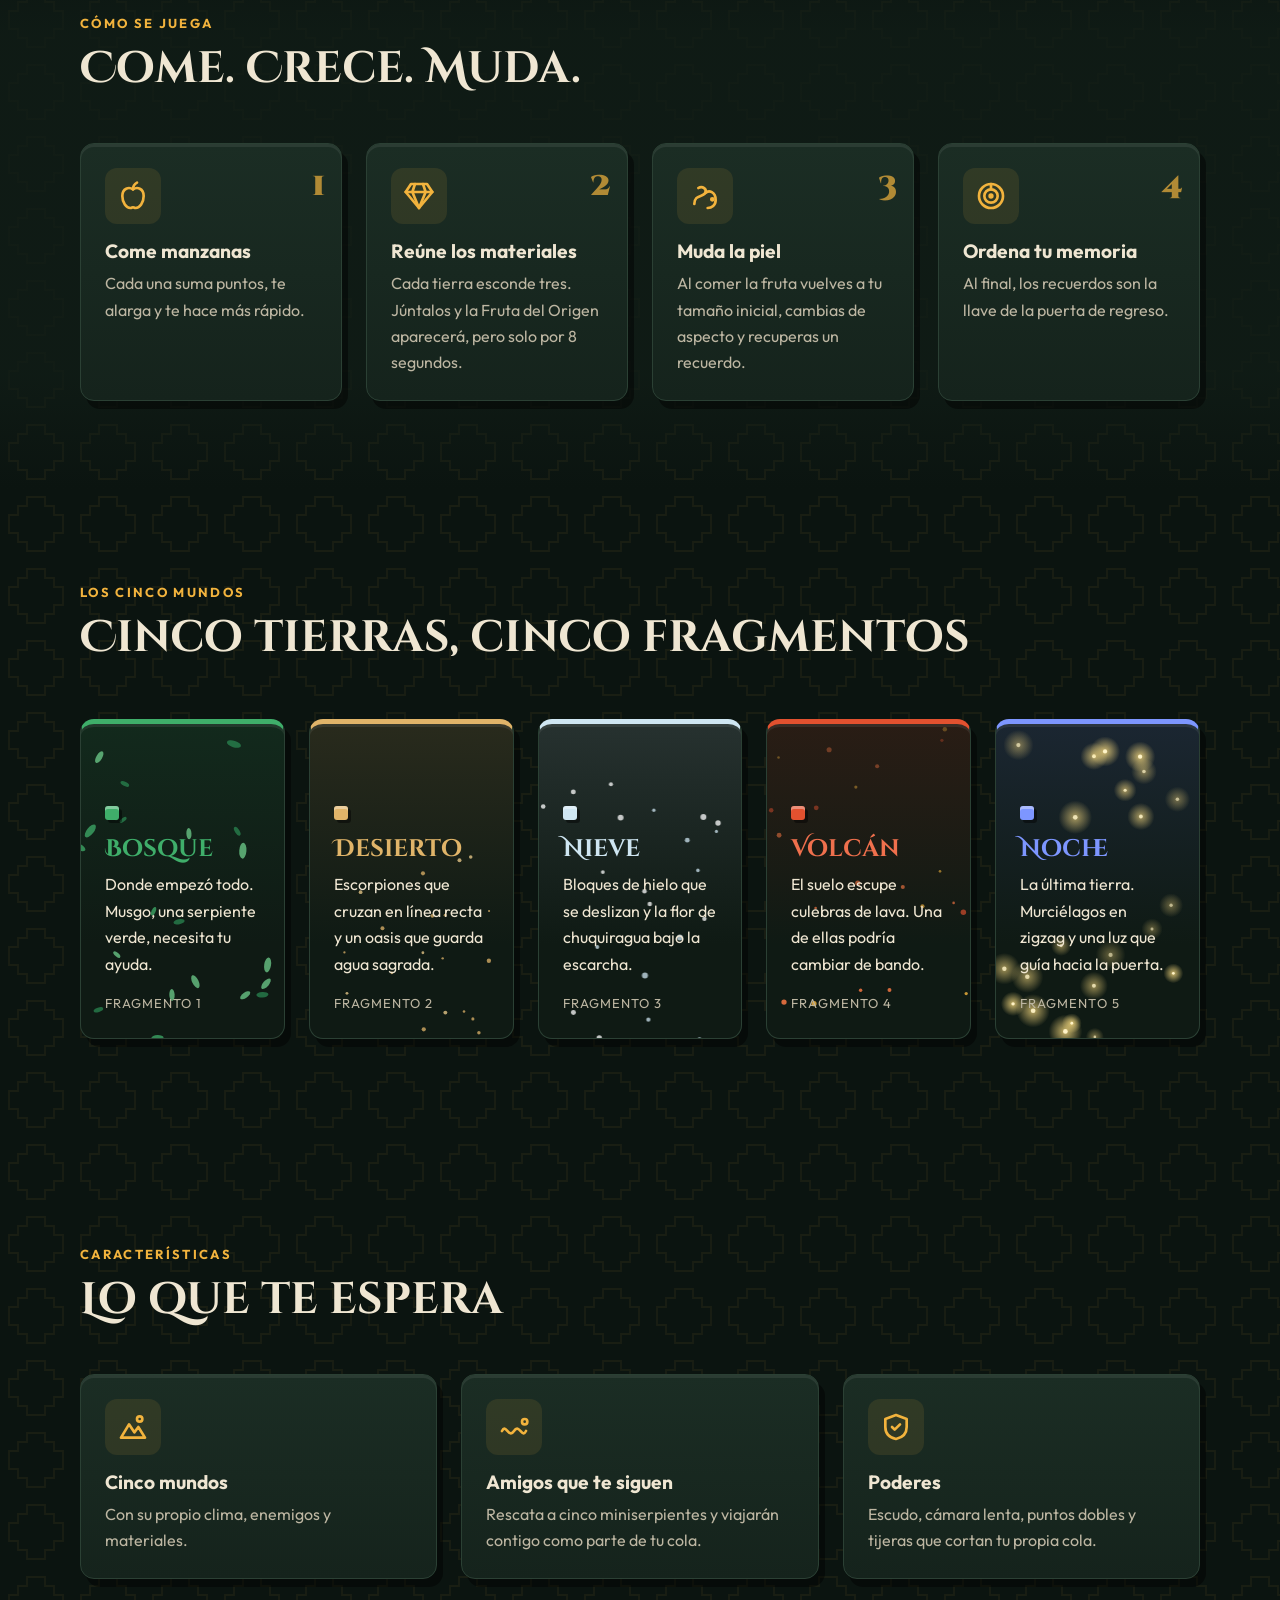
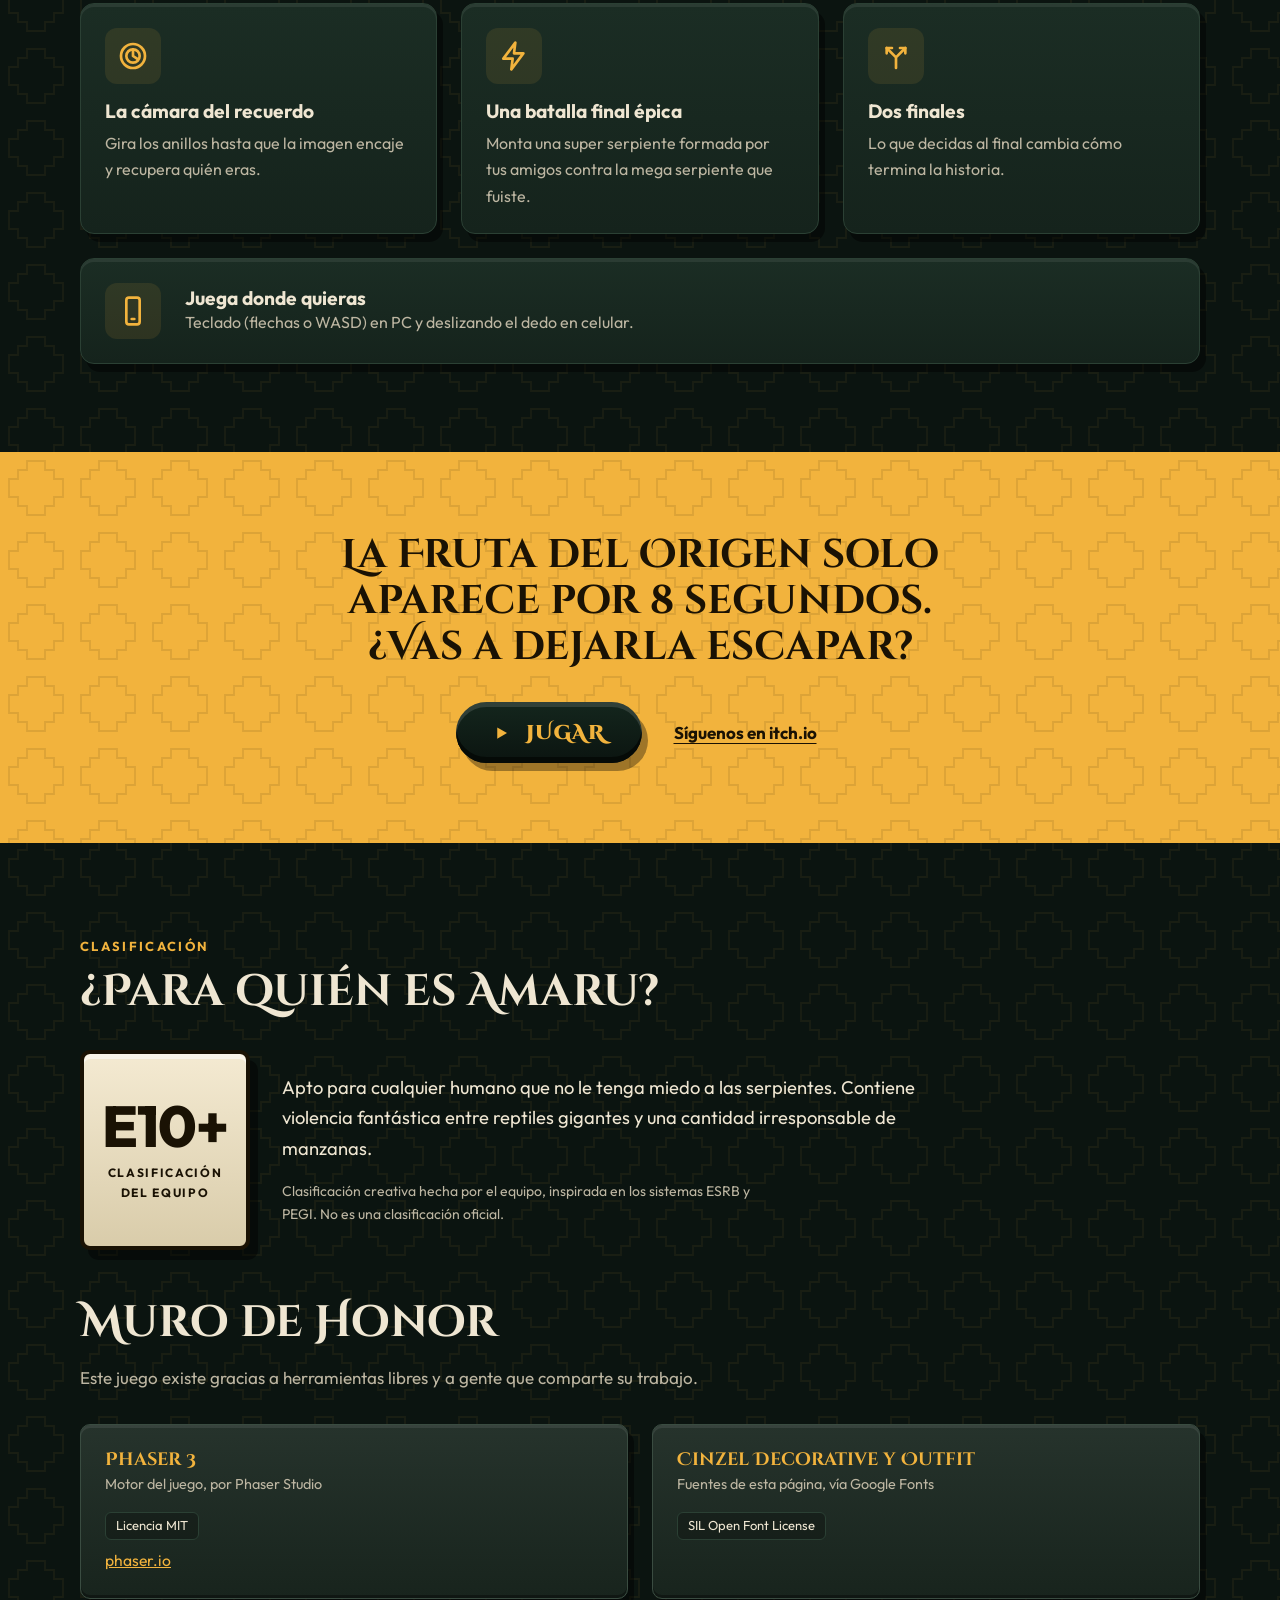
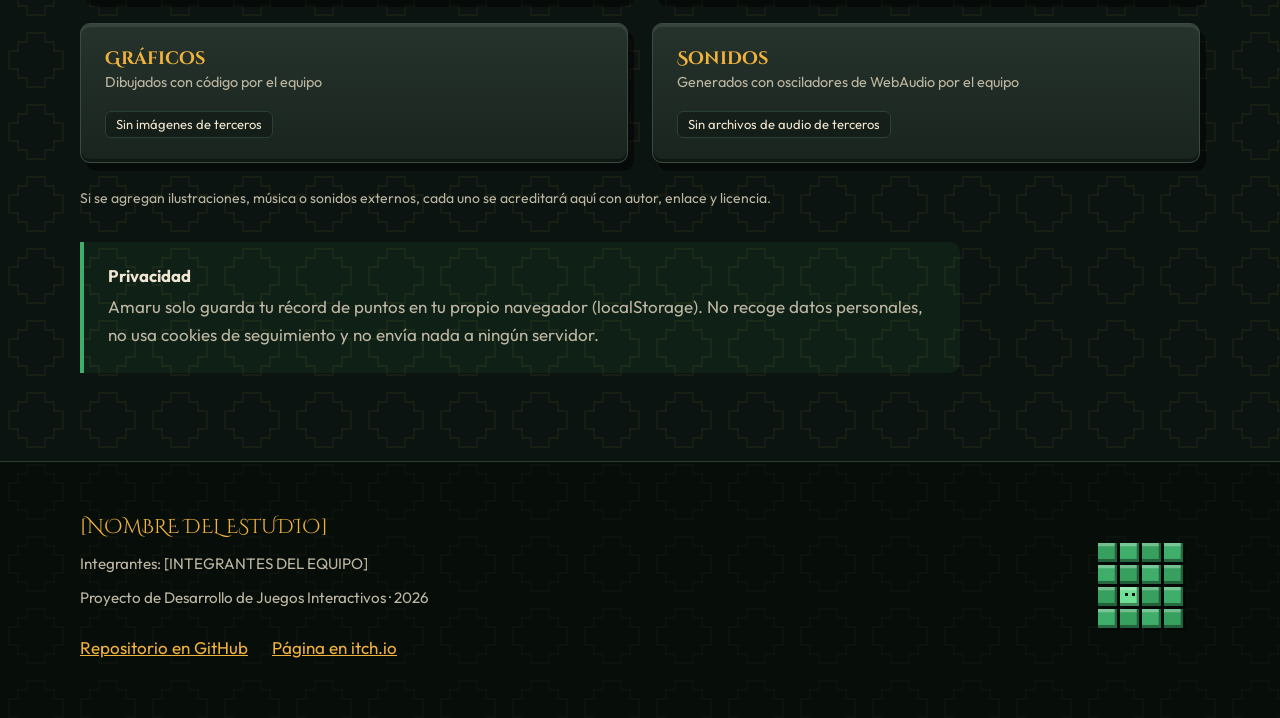
==== commit 719e9c68: "Mejoras de contraste con los principios de la wcag 2.2 y mejora de la serpiente con vista realista" ====
--- a/Landing-Amaru/index.html
+++ b/Landing-Amaru/index.html
@@ -425,84 +425,157 @@
 const hero = $('#heroCanvas');
 const flies = particleSystem('firefly', 46, palettes.firefly);
 const snakeSys = (() => {
-  let cols, rows, ox, oy, cell, snake, dir, fruit, acc = 0, t = 0, maxLen = 12, grow = 0;
-  const STEP = 120;
-  const wrapX = x => (x + cols) % cols, wrapY = y => (y + rows) % rows;
-  const dist = (a, b) => {
-    let dx = Math.abs(a.x - b.x), dy = Math.abs(a.y - b.y);
-    return Math.min(dx, cols - dx) + Math.min(dy, rows - dy);
-  };
-  const occupied = (x, y) => snake.some(s => s.x === x && s.y === y);
+  // Serpiente realista: cuerpo continuo que sigue el rastro de la cabeza, con ondulación, escamas y lengua
+  const TAU = Math.PI * 2;
+  let R, speed, turn, L, Lmax, pts, hx, hy, ang, fruit, t = 0;
+  const angDiff = (a, b) => Math.atan2(Math.sin(b - a), Math.cos(b - a));
+
   function placeFruit(){
-    for (let i = 0; i < 40; i++){
-      const f = { x: (Math.random() * cols) | 0, y: (Math.random() * rows) | 0 };
-      if (!occupied(f.x, f.y) && dist(f, snake[0]) > 5){ fruit = f; return; }
-    }
-    fruit = { x: (snake[0].x + 6) % cols, y: snake[0].y };
+    const hr = hero.parentElement.getBoundingClientRect(), r = $('.hero__inner').getBoundingClientRect();
+    const box = { l: r.left - hr.left - 24, r: r.right - hr.left + 24, t: r.top - hr.top - 12, b: r.bottom - hr.top + 12 };
+    for (let i = 0; i < 50; i++){
+      const x = rand(46, sys.w - 46), y = rand(46, sys.h - 90);
+      const inside = x > box.l && x < box.r && y > box.t && y < box.b;
+      if (!inside && Math.hypot(x - hx, y - hy) > 160){ fruit = { x, y }; return; }
+    }
+    fruit = { x: rand(46, sys.w - 46), y: rand(46, sys.h - 90) };
   }
+
+  function move(dt){
+    const dx = fruit.x - hx, dy = fruit.y - hy, m = 36;
+    let want = Math.atan2(dy, dx);
+    if (hx < m || hx > sys.w - m || hy < m || hy > sys.h - m) want = Math.atan2(sys.h / 2 - hy, sys.w / 2 - hx);
+    const maxTurn = turn * dt / 1000, d = angDiff(ang, want);
+    ang += Math.max(-maxTurn, Math.min(maxTurn, d));
+    hx += Math.cos(ang) * speed * dt / 1000; hy += Math.sin(ang) * speed * dt / 1000;
+    pts.push({ x: hx, y: hy });
+    // recortar el rastro a lo que mide el cuerpo
+    let acc = 0, i = pts.length - 1;
+    for (; i > 0; i--){ acc += Math.hypot(pts[i].x - pts[i-1].x, pts[i].y - pts[i-1].y); if (acc > L + R * 3) break; }
+    if (i > 0) pts.splice(0, i);
+    if (Math.hypot(dx, dy) < R * 2.1){ L = Math.min(Lmax, L + R * 2.2); placeFruit(); }
+  }
+
+  function sample(sp){
+    const out = [{ x: pts[pts.length-1].x, y: pts[pts.length-1].y, s: 0 }];
+    let prev = pts[pts.length-1], acc = 0, next = sp;
+    for (let i = pts.length - 2; i >= 0 && next <= L; i--){
+      const p = pts[i], seg = Math.hypot(prev.x - p.x, prev.y - p.y);
+      while (seg > 0 && acc + seg >= next && next <= L){
+        const f = (next - acc) / seg;
+        out.push({ x: prev.x + (p.x - prev.x) * f, y: prev.y + (p.y - prev.y) * f, s: next }); next += sp;
+      }
+      acc += seg; prev = p;
+    }
+    return out;
+  }
+
+  function drawFruit(c){
+    const r = R * .95, pulse = 1 + .1 * Math.sin(t / 380), g0 = c.createRadialGradient(fruit.x, fruit.y, 0, fruit.x, fruit.y, r * 3.4 * pulse);
+    g0.addColorStop(0, 'rgba(242,179,61,.5)'); g0.addColorStop(1, 'rgba(242,179,61,0)');
+    c.fillStyle = g0; c.beginPath(); c.arc(fruit.x, fruit.y, r * 3.4 * pulse, 0, TAU); c.fill();
+    c.fillStyle = 'rgba(0,0,0,.35)'; c.beginPath(); c.ellipse(fruit.x + r * .25, fruit.y + r * .4, r, r * .9, 0, 0, TAU); c.fill();
+    const g = c.createRadialGradient(fruit.x - r * .3, fruit.y - r * .35, r * .1, fruit.x, fruit.y, r);
+    g.addColorStop(0, '#ffe9a8'); g.addColorStop(.45, '#f2b33d'); g.addColorStop(1, '#b97f12');
+    c.fillStyle = g; c.beginPath(); c.arc(fruit.x, fruit.y, r, 0, TAU); c.fill();
+    c.fillStyle = '#3fae6a'; c.beginPath(); c.ellipse(fruit.x + r * .35, fruit.y - r * 1.0, r * .42, r * .2, -.7, 0, TAU); c.fill();
+    c.strokeStyle = '#5a3a0a'; c.lineWidth = 1.5; c.beginPath(); c.moveTo(fruit.x, fruit.y - r * .8); c.lineTo(fruit.x + r * .1, fruit.y - r * 1.15); c.stroke();
+  }
+
+  function drawHead(c, x, y, a, r){
+    const rx = r * 1.55, ry = r * 1.12, phase = (t % 3400) / 3400, ext = phase < .16 ? Math.sin(phase / .16 * Math.PI) : 0;
+    c.save(); c.translate(x, y); c.rotate(a);
+    c.fillStyle = 'rgba(0,0,0,.35)'; c.beginPath(); c.ellipse(r * .25, r * .42, rx, ry, 0, 0, TAU); c.fill();
+    if (ext > 0){ // lengua bífida (movimiento breve, sin destellos)
+      const len = r * 2.3 * ext, x0 = rx * .85;
+      c.strokeStyle = '#d8433a'; c.lineWidth = Math.max(1.6, r * .12); c.lineCap = 'round';
+      c.beginPath(); c.moveTo(x0, 0); c.lineTo(x0 + len, 0);
+      c.moveTo(x0 + len, 0); c.lineTo(x0 + len + r * .5, -r * .3); c.moveTo(x0 + len, 0); c.lineTo(x0 + len + r * .5, r * .3); c.stroke();
+    }
+    const g = c.createRadialGradient(-rx * .2, -ry * .45, 0, 0, 0, rx * 1.05);
+    g.addColorStop(0, '#74d695'); g.addColorStop(.55, '#2f8f55'); g.addColorStop(1, '#1b5636');
+    c.fillStyle = g; c.beginPath(); c.ellipse(0, 0, rx, ry, 0, 0, TAU); c.fill();
+    c.fillStyle = 'rgba(10,42,25,.5)'; c.beginPath(); c.ellipse(-rx * .15, 0, rx * .38, ry * .42, 0, 0, TAU); c.fill();
+    c.strokeStyle = 'rgba(242,179,61,.45)'; c.lineWidth = 1; c.stroke();
+    for (const sg of [-1, 1]){
+      const ex = rx * .28, ey = sg * ry * .62;
+      c.fillStyle = '#f2c14e'; c.beginPath(); c.arc(ex, ey, r * .31, 0, TAU); c.fill();
+      c.fillStyle = '#0b1410'; c.beginPath(); c.ellipse(ex, ey, r * .24, r * .07, 0, 0, TAU); c.fill();
+      c.fillStyle = 'rgba(255,255,255,.75)'; c.beginPath(); c.arc(ex - r * .09, ey - r * .1, r * .06, 0, TAU); c.fill();
+      c.fillStyle = 'rgba(6,22,13,.85)'; c.beginPath(); c.arc(rx * .8, sg * ry * .26, r * .07, 0, TAU); c.fill();
+    }
+    c.restore();
+  }
+
   const sys = {
     init(){
-      cell = sys.w < 600 ? 22 : 30;
-      cols = Math.max(10, Math.floor(sys.w / cell)); rows = Math.max(8, Math.floor(sys.h / cell));
-      ox = (sys.w - cols * cell) / 2; oy = (sys.h - rows * cell) / 2;
-      const sx = Math.floor(cols * .3), sy = Math.floor(rows * .75);
-      snake = Array.from({ length: 7 }, (_, i) => ({ x: wrapX(sx - i), y: sy }));
-      dir = { x: 1, y: 0 }; grow = 0; acc = 0;
+      R = sys.w < 600 ? 12 : 18; speed = sys.w < 600 ? 100 : 135; turn = 2.8; L = R * 20; Lmax = R * 38;
+      hx = sys.w * .18; hy = sys.h * .72; ang = -.25; pts = [{ x: hx, y: hy }]; t = 0;
       placeFruit();
+      for (let i = 0; i < 260; i++) move(16); // nace ya estirada
     },
-    update(dt){
-      t += dt; acc += dt;
-      while (acc >= STEP){ acc -= STEP; step(); }
-    },
+    update(dt){ t += dt; let r = dt; while (r > 0){ const d = Math.min(16, r); move(d); r -= d; } },
     draw(){
       const c = sys.ctx; c.clearRect(0, 0, sys.w, sys.h);
-      // fruta dorada con brillo suave
-      const px = ox + fruit.x * cell + cell / 2, py = oy + fruit.y * cell + cell / 2;
-      const pulse = 1 + .12 * Math.sin(t / 380);
-      const g = c.createRadialGradient(px, py, 0, px, py, cell * 2.4 * pulse);
-      g.addColorStop(0, 'rgba(242,179,61,.55)'); g.addColorStop(1, 'rgba(242,179,61,0)');
-      c.fillStyle = g; c.beginPath(); c.arc(px, py, cell * 2.4 * pulse, 0, 6.28); c.fill();
-      drawBlock(c, ox + fruit.x * cell + 2, oy + fruit.y * cell + 2, cell - 4, '#f2b33d');
-      // serpiente de bloques con relieve
-      for (let i = snake.length - 1; i >= 0; i--){
-        const s = snake[i];
-        const base = i === 0 ? '#6fe095' : (i % 2 ? '#3fae6a' : '#37a05f');
-        drawBlock(c, ox + s.x * cell + 2, oy + s.y * cell + 2, cell - 4, shade(base, Math.min(.0, -i * .012)));
+      drawFruit(c);
+      const sp = R * .32, arr = sample(sp), n = arr.length, stot = arr[n-1].s || 1;
+      // ondulación lateral que viaja de la cabeza a la cola
+      const base = arr.map(p => ({ x: p.x, y: p.y }));
+      for (let k = 1; k < n; k++){
+        const a = base[Math.max(0, k-1)], b = base[Math.min(n-1, k+1)];
+        let tx = a.x - b.x, ty = a.y - b.y; const l = Math.hypot(tx, ty) || 1; tx /= l; ty /= l;
+        const off = R * .55 * Math.sin(arr[k].s / (R * 3.4) - t * .005) * Math.min(1, arr[k].s / (R * 5));
+        arr[k].x = base[k].x - ty * off; arr[k].y = base[k].y + tx * off;
       }
-      const h = snake[0], hx = ox + h.x * cell, hy = oy + h.y * cell;
-      c.fillStyle = '#0b1410';
-      const e = cell * .12;
-      c.fillRect(hx + cell * .3, hy + cell * .3, e * 1.4, e * 1.4);
-      c.fillRect(hx + cell * .6, hy + cell * .3, e * 1.4, e * 1.4);
+      for (let k = 0; k < n; k++){
+        const a = arr[Math.max(0, k-1)], b = arr[Math.min(n-1, k+1)];
+        arr[k].a = Math.atan2(a.y - b.y, a.x - b.x);
+        const q = arr[k].s / stot;
+        arr[k].r = Math.max(R * .2, R * (.82 + .18 * Math.min(1, arr[k].s / (R * 3))) * (1 - .82 * Math.pow(q, 1.35)));
+      }
+      c.fillStyle = 'rgba(0,0,0,.32)';
+      for (let k = n - 1; k >= 1; k--){ c.beginPath(); c.arc(arr[k].x + R * .3, arr[k].y + R * .42, arr[k].r, 0, TAU); c.fill(); }
+      for (let k = n - 1; k >= 1; k--){
+        const p = arr[k], g = c.createRadialGradient(p.x - p.r * .3, p.y - p.r * .35, p.r * .1, p.x, p.y, p.r);
+        g.addColorStop(0, '#5fc382'); g.addColorStop(.6, '#2f8f55'); g.addColorStop(1, '#1d6040');
+        c.fillStyle = g; c.beginPath(); c.arc(p.x, p.y, p.r, 0, TAU); c.fill();
+      }
+      // escamas y manchas dorsales
+      for (let k = n - 1; k >= 1; k--){
+        const p = arr[k];
+        c.strokeStyle = 'rgba(5,30,16,.22)'; c.lineWidth = 1; c.beginPath(); c.arc(p.x, p.y, p.r * .62, p.a + Math.PI - .95, p.a + Math.PI + .95); c.stroke();
+        if (k % 4 === 0 && p.r > R * .35){ // manchas dorsales alargadas, como una víbora
+          c.fillStyle = 'rgba(8,36,21,.6)'; c.beginPath(); c.ellipse(p.x, p.y, p.r * .62, p.r * .48, p.a, 0, TAU); c.fill();
+          c.strokeStyle = 'rgba(232,200,120,.35)'; c.lineWidth = 1; c.stroke();
+        }
+      }
+      drawHead(c, arr[0].x, arr[0].y, ang, R);
     }
   };
-  function step(){
-    const head = snake[0];
-    const opts = [dir, { x: -dir.y, y: dir.x }, { x: dir.y, y: -dir.x }];
-    let best = null, bestScore = 1e9;
-    for (const d of opts){
-      const n = { x: wrapX(head.x + d.x), y: wrapY(head.y + d.y) };
-      if (occupied(n.x, n.y)) continue;
-      const score = dist(n, fruit) - (d === dir ? .4 : 0) + Math.random() * .3;
-      if (score < bestScore){ bestScore = score; best = { d, n }; }
-    }
-    if (!best){ sys.init(); return; }
-    dir = best.d; snake.unshift(best.n);
-    if (best.n.x === fruit.x && best.n.y === fruit.y){
-      if (snake.length - 1 < maxLen) grow = 1;
-      placeFruit();
-    }
-    if (grow > 0) grow--; else snake.pop();
-  }
   return sys;
 })();
 // Un solo canvas, dos sistemas: luciérnagas debajo, serpiente encima
 (() => {
   const dpr = () => Math.min(window.devicePixelRatio || 1, 2);
   const ctxHero = hero.getContext('2d');
+  // Máscara: atenúa el lienzo detrás del texto (contraste WCAG 1.4.3 garantizado sin oscurecer el resto)
+  const inner = $('.hero__inner'), mask = document.createElement('canvas'); let maskKey = '';
+  function buildMask(){
+    const key = combo.w + 'x' + combo.h + '|' + inner.offsetWidth + 'x' + inner.offsetHeight;
+    if (key === maskKey) return; maskKey = key;
+    mask.width = combo.w; mask.height = combo.h;
+    const m = mask.getContext('2d'), hr = hero.parentElement.getBoundingClientRect(), pad = 26;
+    m.clearRect(0, 0, mask.width, mask.height);
+    m.filter = 'blur(14px)'; m.fillStyle = 'rgba(0,0,0,.85)';
+    // una franja por cada línea real de texto (no todo el bloque)
+    $$('.tag, h1, .subtitle, .logline, .micro, .status', inner).forEach(el => {
+      const rg = document.createRange(); rg.selectNodeContents(el);
+      for (const r of rg.getClientRects()) m.fillRect(r.left - hr.left - pad, r.top - hr.top - pad * .6, r.width + pad * 2, r.height + pad * 1.2);
+    });
+  }
   const combo = {
     visible: true, w: 0, h: 0,
-    init(){ flies.w = snakeSys.w = combo.w; flies.h = snakeSys.h = combo.h; flies.init(); snakeSys.init(); },
+    init(){ flies.w = snakeSys.w = combo.w; flies.h = snakeSys.h = combo.h; flies.init(); snakeSys.init(); maskKey = ''; },
     update(dt){ flies.update(dt); snakeSys.update(dt); },
     draw(){
       ctxHero.clearRect(0, 0, combo.w, combo.h);
@@ -511,8 +584,13 @@
       const clear = ctxHero.clearRect; ctxHero.clearRect = () => {};
       flies.draw(); snakeSys.draw();
       ctxHero.clearRect = clear;
+      buildMask();
+      ctxHero.globalCompositeOperation = 'destination-out';
+      ctxHero.drawImage(mask, 0, 0, combo.w, combo.h);
+      ctxHero.globalCompositeOperation = 'source-over';
     }
   };
+  if (document.fonts && document.fonts.ready) document.fonts.ready.then(() => { maskKey = ''; if (reduced) combo.draw(); });
   setupCanvas(hero, combo);
 })();
 
--- a/Landing-Amaru/styles.css
+++ b/Landing-Amaru/styles.css
@@ -22,7 +22,7 @@
   --ease:cubic-bezier(.22,.8,.3,1);
 }
 *{box-sizing:border-box}
-html{scroll-behavior:smooth;-webkit-text-size-adjust:100%}
+html{scroll-behavior:smooth;-webkit-text-size-adjust:100%;scroll-padding-top:88px} /* WCAG 2.4.11: el botón fijo no tapa el foco */
 body{
   margin:0;min-height:100dvh;overflow-x:hidden;
   background-color:var(--bg);
@@ -79,7 +79,7 @@
 .sound{
   display:inline-flex;align-items:center;gap:var(--s2);min-height:44px;padding:8px 16px;cursor:pointer;
   font:500 .9rem var(--font-body);color:var(--text);background:rgba(11,20,16,.78);backdrop-filter:blur(8px);
-  border:1px solid var(--line);border-radius:999px;
+  border:2px solid #7a9a86;border-radius:999px; /* 6:1 contra el fondo (WCAG 1.4.11) */
 }
 .sound:hover{border-color:var(--gold)}
 .sound svg{width:20px;height:20px}
@@ -87,9 +87,9 @@
 
 /* ---------- Hero ---------- */
 .hero{min-height:100dvh;display:grid;place-items:center;text-align:center;overflow:hidden;isolation:isolate;padding:96px 0 120px}
+/* El canvas se atenúa por JS solo detrás del bloque de texto (ver heroCanvas): así el contraste del texto
+   no depende de dónde pase una luciérnaga o la serpiente, y fuera del texto todo brilla completo. */
 .hero canvas{position:absolute;inset:0;width:100%;height:100%;z-index:-1}
-.hero::before{content:"";position:absolute;inset:0;z-index:-1;pointer-events:none;
-  background:radial-gradient(ellipse 70% 55% at 50% 48%,rgba(11,20,16,.86) 0,rgba(11,20,16,.55) 55%,rgba(11,20,16,0) 100%)}
 .hero__inner{position:relative;max-width:820px;padding-inline:var(--s3)}
 .tag{display:inline-block;padding:6px 16px;border:1px solid var(--line);border-radius:999px;background:rgba(21,35,28,.8);color:var(--muted);font-size:.9rem}
 .hero h1{
@@ -123,7 +123,7 @@
 @media(min-width:620px){.steps{grid-template-columns:repeat(2,1fr)}}
 @media(min-width:1000px){.steps{grid-template-columns:repeat(4,1fr)}}
 .step{padding:var(--s4);position:relative}
-.step .n{position:absolute;top:var(--s3);right:var(--s3);font-family:var(--font-display);font-size:2rem;color:rgba(242,179,61,.28);font-weight:900}
+.step .n{position:absolute;top:var(--s3);right:var(--s3);font-family:var(--font-display);font-size:2rem;color:rgba(242,179,61,.7);font-weight:900}
 .ico{width:56px;height:56px;border-radius:12px;display:grid;place-items:center;background:rgba(242,179,61,.1);color:var(--gold);margin-bottom:var(--s3)}
 .ico svg{width:32px;height:32px}
 .step h3,.feat h3{font-size:1.2rem;margin-bottom:var(--s2)}
@@ -140,10 +140,10 @@
 }
 .world canvas{position:absolute;inset:0;width:100%;height:100%;z-index:-1}
 .world .dot{width:14px;height:14px;border-radius:3px;background:var(--c);box-shadow:3px 3px 0 rgba(0,0,0,.45), inset 0 3px 0 rgba(255,255,255,.35);margin-bottom:var(--s3)}
-.world h3{font-family:var(--font-display);font-size:1.5rem;color:var(--c)}
+.world h3{font-family:var(--font-display);font-size:1.5rem;color:var(--ct,var(--c))}
 .world p{margin-top:var(--s2);color:var(--text);font-size:1rem}
 .world .part{margin-top:var(--s3);font-size:.8125rem;color:var(--muted);letter-spacing:.08em;text-transform:uppercase}
-.w1{--c:var(--forest)}.w2{--c:var(--desert)}.w3{--c:var(--snow)}.w4{--c:var(--volcano)}.w5{--c:#7d96ff}
+.w1{--c:var(--forest)}.w2{--c:var(--desert)}.w3{--c:var(--snow)}.w4{--c:var(--volcano);--ct:#f0704d} /* texto más claro: 5.6:1 (el rojo brasa puro daba 4.3:1) */.w5{--c:#7d96ff}
 @media(min-width:1100px){
   .worlds{display:grid;grid-template-columns:repeat(5,1fr);overflow:visible;margin-inline:0;padding-inline:0}
   .world{flex:none}
@@ -220,6 +220,17 @@
 .js .reveal{opacity:0;transform:translateY(28px);transition:opacity .8s var(--ease),transform .8s var(--ease);transition-delay:var(--d,0ms)}
 .js .reveal.in{opacity:1;transform:none}
 
+/* ---------- Preferencias de contraste del sistema ---------- */
+@media (prefers-contrast: more){
+  :root{--muted:#efe6d2;--line:#9dbba9}
+  .block,.plaque{border-color:#9dbba9}
+}
+@media (forced-colors: active){
+  .btn{border:2px solid ButtonText}
+  .block,.plaque,.sound{border:1px solid CanvasText}
+  :focus-visible{outline:3px solid Highlight}
+}
+
 /* ---------- Reduced motion ---------- */
 @media (prefers-reduced-motion: reduce){
   html{scroll-behavior:auto}
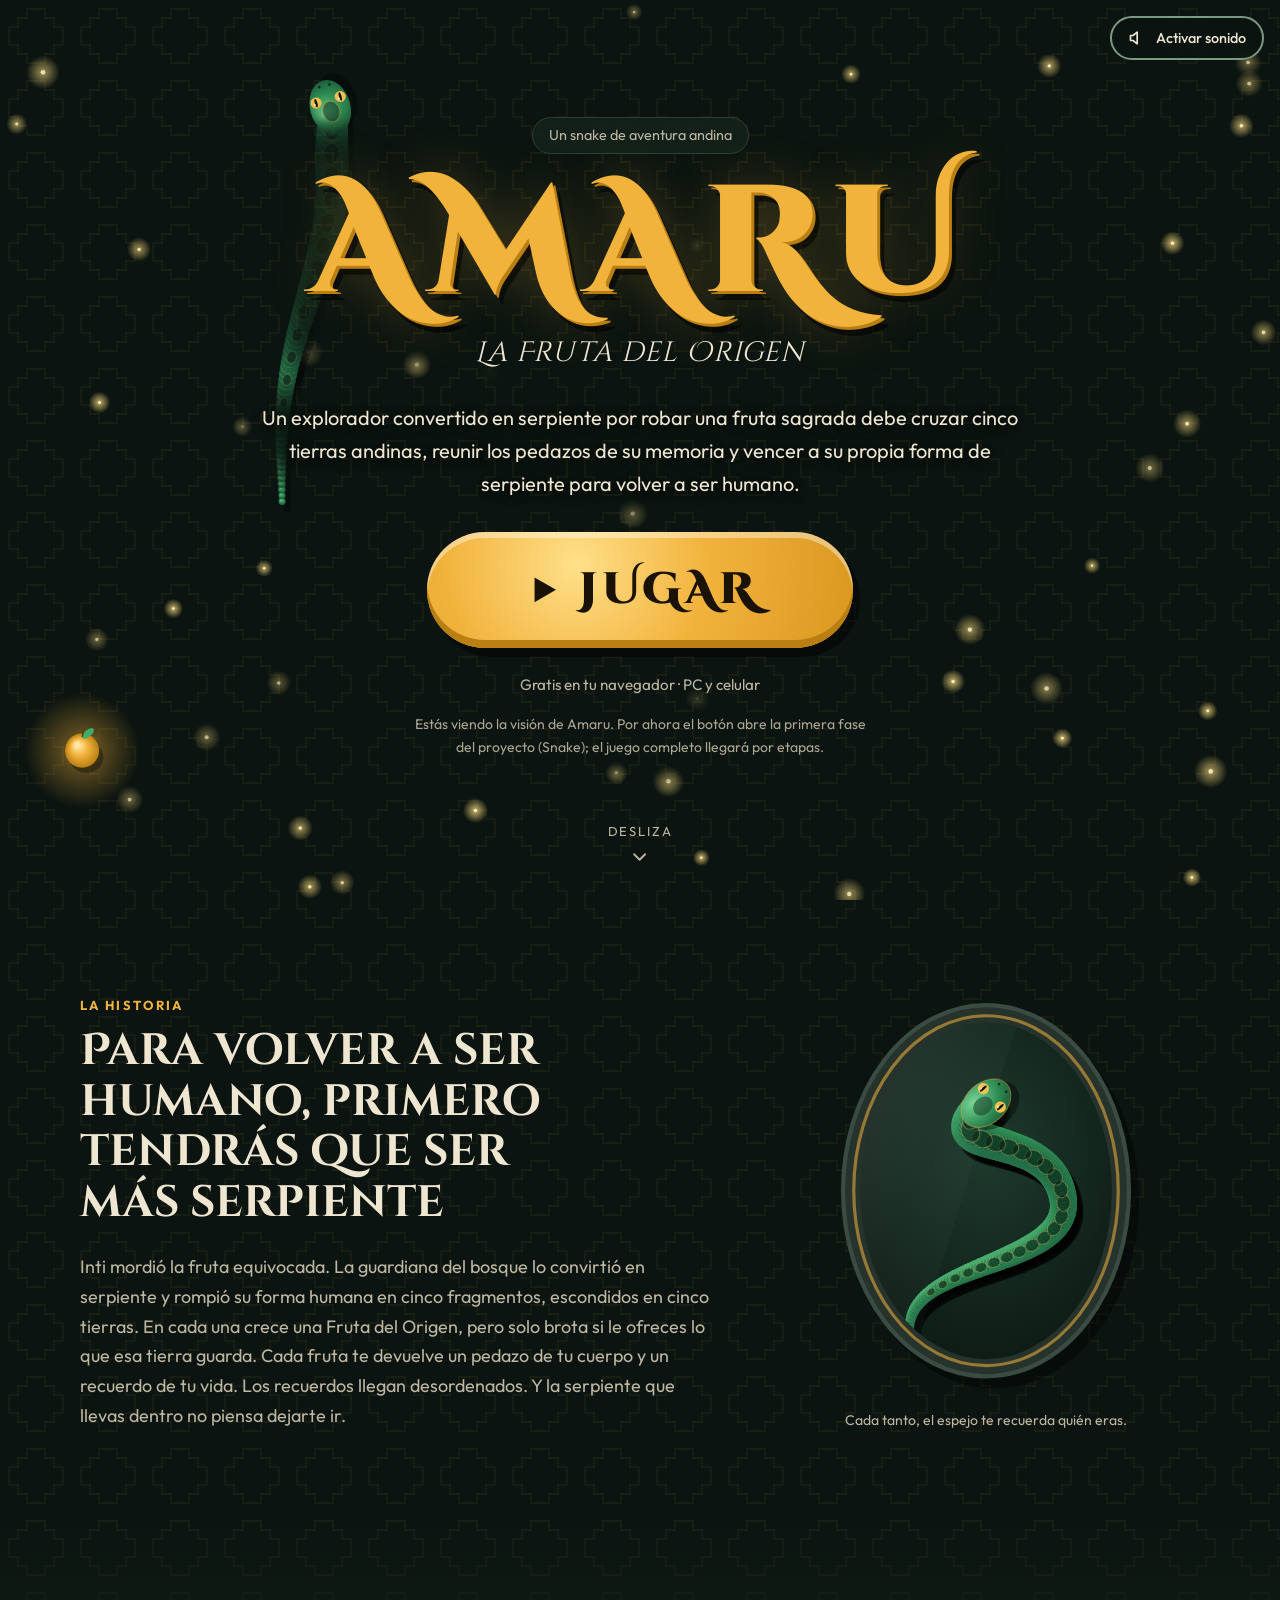
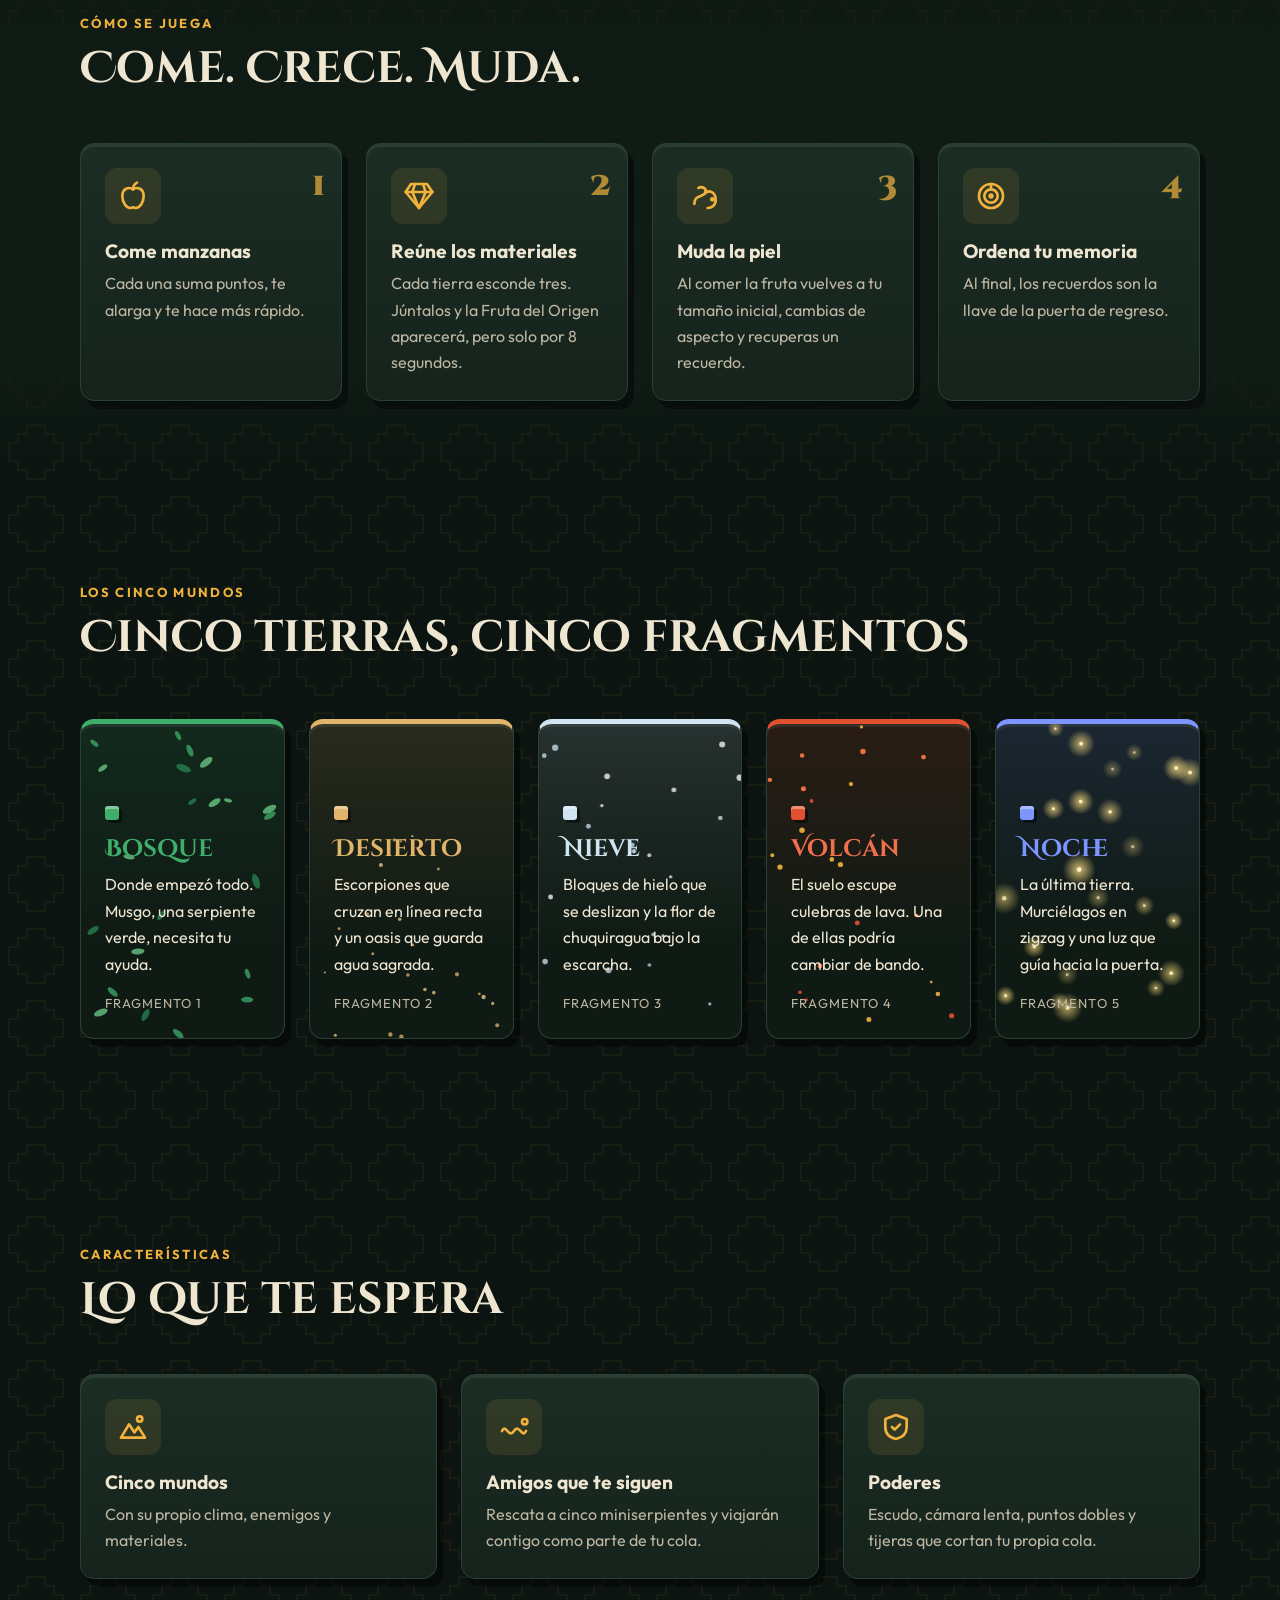
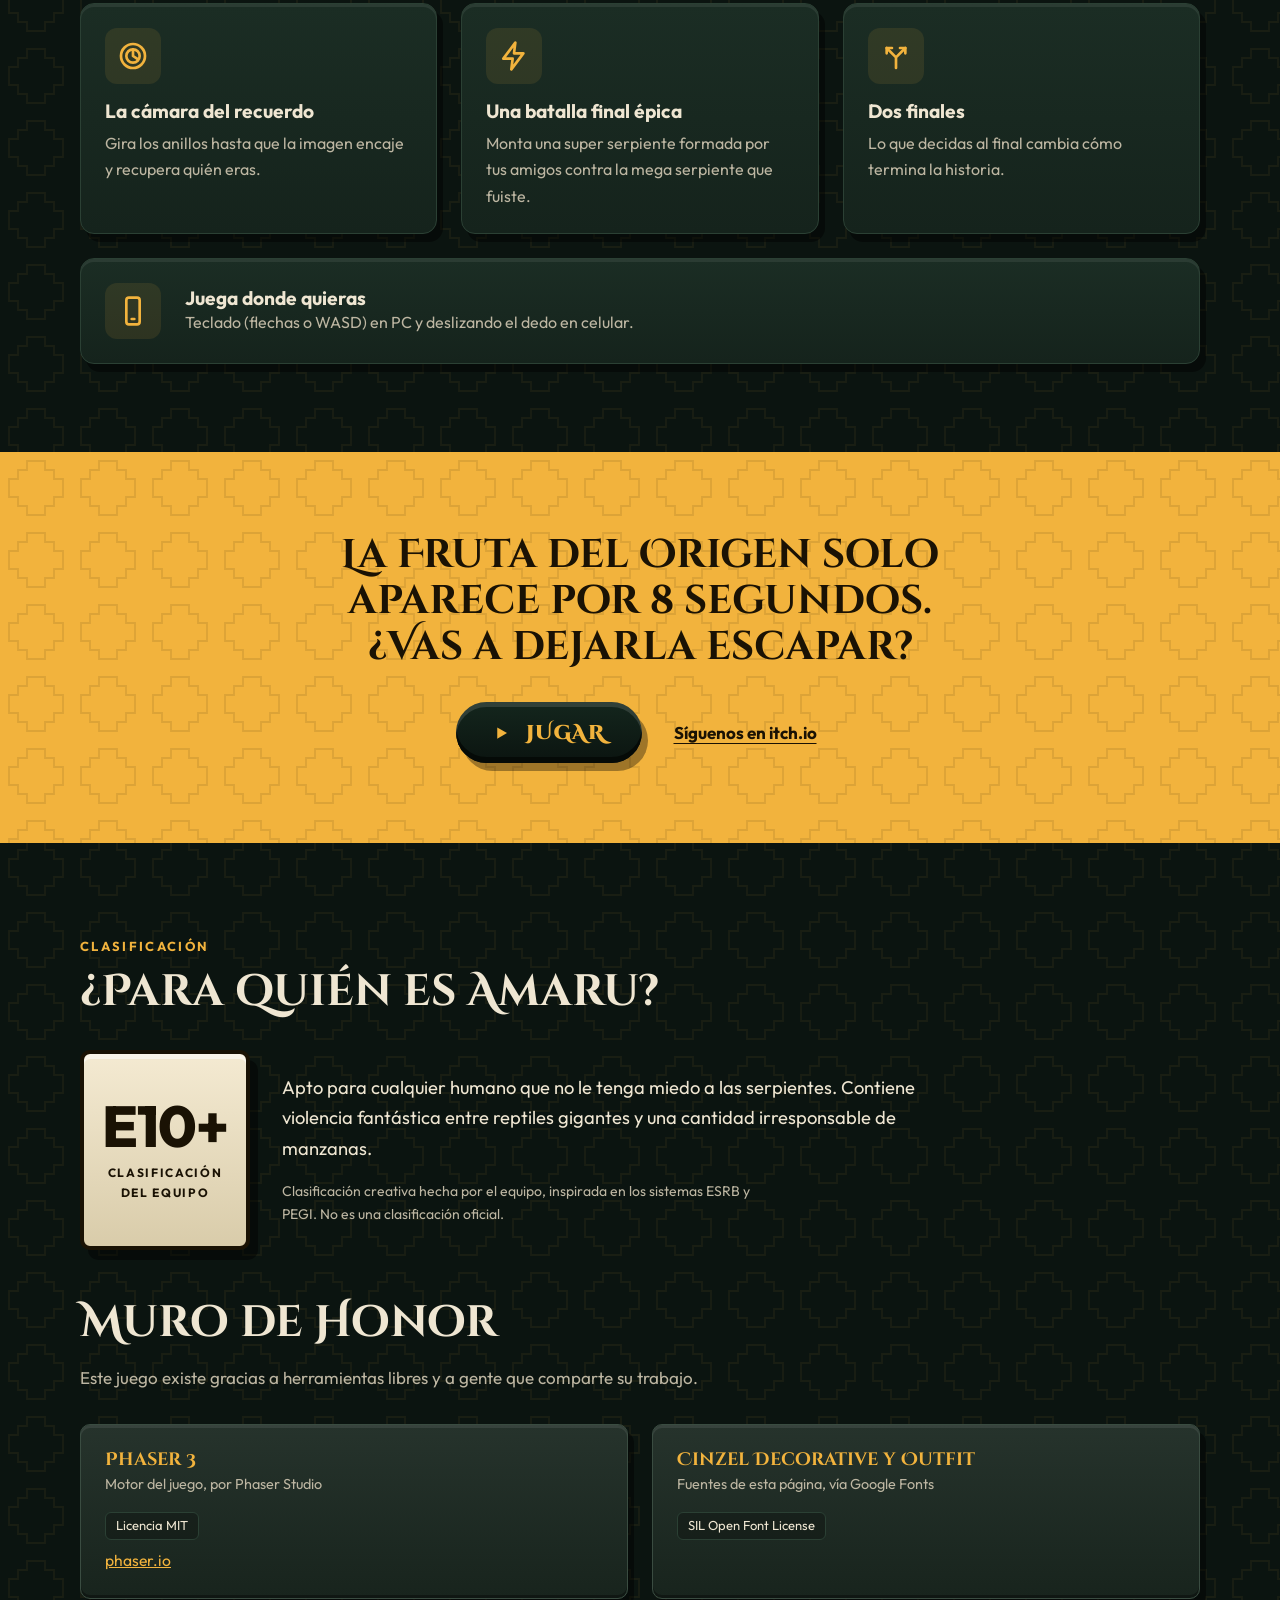
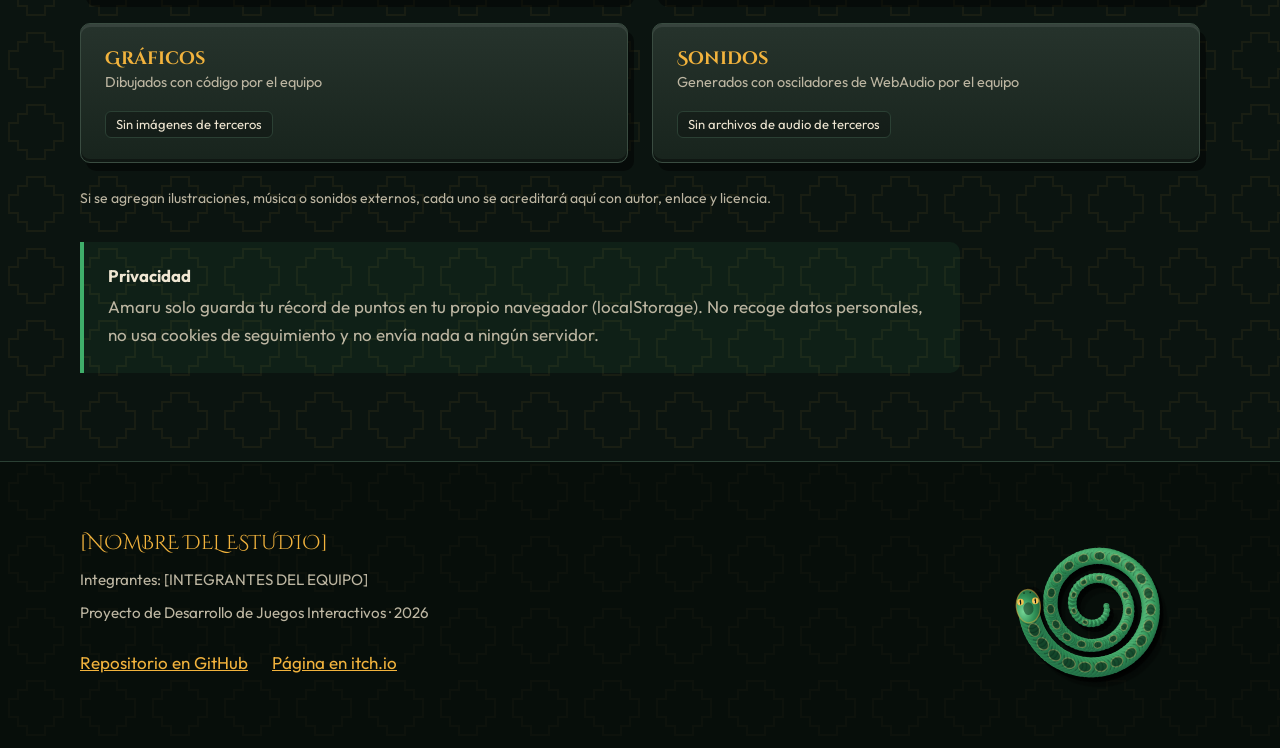
==== commit d1e3f313: "Actualizacion de espejo con transformaciones a humanos" ====
--- a/Landing-Amaru/index.html
+++ b/Landing-Amaru/index.html
@@ -23,6 +23,13 @@
 <link rel="stylesheet" href="./styles.css">
 </head>
 <body>
+<!-- Degradados compartidos por las serpientes realistas (espejo y footer) -->
+<svg width="0" height="0" style="position:absolute" aria-hidden="true" focusable="false">
+  <defs>
+    <radialGradient id="mscale" cx=".35" cy=".3" r=".8"><stop offset="0" stop-color="#5fc382"/><stop offset=".6" stop-color="#2f8f55"/><stop offset="1" stop-color="#1d6040"/></radialGradient>
+    <radialGradient id="mhead" cx=".35" cy=".28" r=".85"><stop offset="0" stop-color="#74d695"/><stop offset=".55" stop-color="#2f8f55"/><stop offset="1" stop-color="#1b5636"/></radialGradient>
+  </defs>
+</svg>
 <a class="skip" href="#historia">Saltar al contenido</a>
 
 <div class="top">
@@ -64,26 +71,36 @@
       <p class="body">Inti mordió la fruta equivocada. La guardiana del bosque lo convirtió en serpiente y rompió su forma humana en cinco fragmentos, escondidos en cinco tierras. En cada una crece una Fruta del Origen, pero solo brota si le ofreces lo que esa tierra guarda. Cada fruta te devuelve un pedazo de tu cuerpo y un recuerdo de tu vida. Los recuerdos llegan desordenados. Y la serpiente que llevas dentro no piensa dejarte ir.</p>
     </div>
     <figure class="mirror reveal" id="mirror" style="--d:120ms;margin:0">
-      <svg viewBox="0 0 300 380" role="img" aria-label="Un espejo ovalado de piedra que refleja la silueta de una serpiente. Cada pocos segundos, por un instante, aparece la silueta de un humano.">
+      <svg viewBox="0 0 300 380" role="img" aria-label="Un espejo ovalado de piedra. En él se ve una serpiente que, por turnos, se transforma en una mujer y en un hombre; sus ojos pasan de serpiente a humanos al parpadear, y luego vuelven a ser serpiente.">
         <defs>
           <clipPath id="mclip"><ellipse cx="150" cy="190" rx="118" ry="158"/></clipPath>
           <radialGradient id="mbg" cx="50%" cy="40%" r="70%"><stop offset="0" stop-color="#1e3a2d"/><stop offset="1" stop-color="#08110d"/></radialGradient>
+          <linearGradient id="msheen" x1="0" y1="0" x2="1" y2="1"><stop offset="0" stop-color="#fff" stop-opacity=".12"/><stop offset=".45" stop-color="#fff" stop-opacity=".03"/><stop offset="1" stop-color="#fff" stop-opacity="0"/></linearGradient>
+          <!-- máscaras del barrido: la persona sube desde abajo y la serpiente se retira (y al revés) -->
+          <linearGradient id="gH" gradientUnits="userSpaceOnUse" x1="0" y1="0" x2="0" y2="380"><stop id="hs0" offset="1" stop-color="#000"/><stop id="hs1" offset="1" stop-color="#fff"/></linearGradient>
+          <linearGradient id="gS" gradientUnits="userSpaceOnUse" x1="0" y1="0" x2="0" y2="380"><stop id="ss0" offset="1" stop-color="#fff"/><stop id="ss1" offset="1" stop-color="#000"/></linearGradient>
+          <mask id="maskH" maskUnits="userSpaceOnUse" x="0" y="0" width="300" height="380"><rect width="300" height="380" fill="url(#gH)"/></mask>
+          <mask id="maskS" maskUnits="userSpaceOnUse" x="0" y="0" width="300" height="380"><rect width="300" height="380" fill="url(#gS)"/></mask>
+          <linearGradient id="gEdge" x1="0" y1="0" x2="0" y2="1"><stop offset="0" stop-color="#f2b33d" stop-opacity="0"/><stop offset=".5" stop-color="#f2b33d" stop-opacity=".5"/><stop offset="1" stop-color="#f2b33d" stop-opacity="0"/></linearGradient>
+          <filter id="warp" x="-10%" y="-10%" width="120%" height="120%">
+            <feTurbulence id="warpT" type="fractalNoise" baseFrequency="0.012 0.03" numOctaves="2" seed="3" result="n"/>
+            <feDisplacementMap id="warpD" in="SourceGraphic" in2="n" scale="0" xChannelSelector="R" yChannelSelector="G"/>
+          </filter>
         </defs>
         <ellipse cx="150" cy="190" rx="134" ry="174" fill="#26332c" stroke="#3a4c41" stroke-width="4"/>
         <ellipse cx="150" cy="190" rx="124" ry="164" fill="none" stroke="#f2b33d" stroke-opacity=".55" stroke-width="3"/>
         <g clip-path="url(#mclip)">
           <rect width="300" height="380" fill="url(#mbg)"/>
-          <g class="snake-fig">
-            <path d="M80 320C60 250 235 262 222 196S92 160 150 96" fill="none" stroke="#0a150f" stroke-width="40" stroke-linecap="round" transform="translate(6 7)" opacity=".6"/>
-            <path d="M80 320C60 250 235 262 222 196S92 160 150 96" fill="none" stroke="#2a8650" stroke-width="40" stroke-linecap="round"/>
-            <path d="M80 320C60 250 235 262 222 196S92 160 150 96" fill="none" stroke="#3fae6a" stroke-width="30" stroke-linecap="round"/>
-            <circle cx="150" cy="96" r="22" fill="#5fd58a"/>
-            <circle cx="142" cy="92" r="4" fill="#0b1410"/><circle cx="158" cy="92" r="4" fill="#0b1410"/>
+          <g id="figs">
+            <g id="snakeLayer" mask="url(#maskS)">
+              <g id="mirrorSnake"><path id="mpath" d="M80 330C60 255 235 265 222 196S92 160 150 108" fill="none" stroke="none"/></g>
+            </g>
+            <g id="womanLayer" mask="url(#maskH)" display="none"></g>
+            <g id="manLayer" mask="url(#maskH)" display="none"></g>
           </g>
-          <g class="human-fig" fill="#efe6d2">
-            <circle cx="150" cy="118" r="30"/>
-            <path d="M92 330C92 235 108 180 150 180s58 55 58 150z"/>
-          </g>
+          <rect id="edge" x="0" y="450" width="300" height="70" fill="url(#gEdge)" opacity="0" pointer-events="none"/>
+          <!-- reflejo de cristal -->
+          <path d="M10 20 190 0 70 380H10z" fill="url(#msheen)" pointer-events="none"/>
         </g>
       </svg>
       <figcaption>Cada tanto, el espejo te recuerda quién eras.</figcaption>
@@ -298,7 +315,7 @@
         <li><a href="#" data-todo="itch">Página en itch.io</a></li>
       </ul>
     </div>
-    <svg class="coil" id="coil" viewBox="0 0 110 110" role="img" aria-label="Una pequeña serpiente de bloques que se enrolla"></svg>
+    <svg class="coil" id="coil" viewBox="-18 -10 166 150" role="img" aria-label="Una serpiente que se enrolla sobre sí misma"></svg>
   </div>
 </footer>
 
@@ -594,14 +611,176 @@
   setupCanvas(hero, combo);
 })();
 
-/* ---------- Espejo: glitch breve ---------- */
-(() => {
-  const m = $('#mirror');
-  setInterval(() => {
-    if (reduced) return;
-    m.classList.add('glitch');
-    setTimeout(() => m.classList.remove('glitch'), 650);
-  }, 5200);
+/* ---------- Serpiente realista en SVG (espejo y footer) ---------- */
+function buildRealSnake(g, path, o){
+  const NS = 'http://www.w3.org/2000/svg', len = path.getTotalLength(), N = o.N, HR = o.HR, TR = o.TR || 3;
+  const mk = (name, attrs, parent) => { const e = document.createElementNS(NS, name); for (const k in attrs) e.setAttribute(k, attrs[k]); (parent || g).appendChild(e); return e; };
+  const f2 = v => v.toFixed(2), pts = [];
+  for (let i = 0; i <= N; i++){ const p = path.getPointAtLength(len * i / N); pts.push({ x: p.x, y: p.y, t: i / N }); } // i=0 cola, i=N cabeza
+  pts.forEach((p, i) => {
+    const a = pts[Math.max(0, i - 1)], b = pts[Math.min(N, i + 1)];
+    p.a = Math.atan2(b.y - a.y, b.x - a.x);
+    p.r = TR + (HR - TR) * Math.min(1, Math.pow(p.t, .72) * 1.04);
+  });
+  const sh = mk('g', { fill: 'rgba(0,0,0,.38)' });
+  pts.forEach(p => mk('circle', { cx: f2(p.x + o.sx), cy: f2(p.y + o.sy), r: f2(p.r) }, sh));
+  pts.forEach(p => mk('circle', { cx: f2(p.x), cy: f2(p.y), r: f2(p.r), fill: 'url(#mscale)' }));
+  pts.forEach((p, i) => {
+    if (p.r < HR * .28) return;
+    const a1 = p.a + Math.PI - .95, a2 = p.a + Math.PI + .95, rr = p.r * .62;
+    mk('path', { d: `M${f2(p.x + Math.cos(a1) * rr)} ${f2(p.y + Math.sin(a1) * rr)}A${f2(rr)} ${f2(rr)} 0 0 1 ${f2(p.x + Math.cos(a2) * rr)} ${f2(p.y + Math.sin(a2) * rr)}`, fill: 'none', stroke: 'rgba(5,30,16,.25)', 'stroke-width': 1 });
+    if (i % 4 === 0 && p.r > HR * .36)
+      mk('ellipse', { cx: f2(p.x), cy: f2(p.y), rx: f2(p.r * .62), ry: f2(p.r * .48), transform: `rotate(${(p.a * 180 / Math.PI).toFixed(1)} ${f2(p.x)} ${f2(p.y)})`, fill: 'rgba(8,36,21,.6)', stroke: 'rgba(232,200,120,.35)', 'stroke-width': 1 });
+  });
+  const h = pts[N], rx = HR * 1.55, ry = HR * 1.12;
+  const hg = mk('g', { transform: `translate(${f2(h.x)} ${f2(h.y)}) rotate(${(h.a * 180 / Math.PI).toFixed(1)})` });
+  mk('ellipse', { cx: HR * .25, cy: HR * .42, rx, ry, fill: 'rgba(0,0,0,.38)' }, hg);
+  const tg = mk('g', { class: 'tongue' }, hg);
+  mk('path', { d: `M${f2(rx * .85)} 0H${f2(rx * .85 + HR * 2.2)}M${f2(rx * .85 + HR * 2.2)} 0l${f2(HR * .5)} ${f2(-HR * .3)}M${f2(rx * .85 + HR * 2.2)} 0l${f2(HR * .5)} ${f2(HR * .3)}`, fill: 'none', stroke: '#d8433a', 'stroke-width': Math.max(1.4, HR * .11), 'stroke-linecap': 'round' }, tg);
+  mk('ellipse', { cx: 0, cy: 0, rx, ry, fill: 'url(#mhead)', stroke: 'rgba(242,179,61,.45)', 'stroke-width': 1 }, hg);
+  mk('ellipse', { cx: -rx * .15, cy: 0, rx: rx * .38, ry: ry * .42, fill: 'rgba(10,42,25,.5)' }, hg);
+  [-1, 1].forEach(sg => {
+    const ex = rx * .28, ey = sg * ry * .62;
+    mk('circle', { cx: ex, cy: ey, r: HR * .31, fill: '#f2c14e' }, hg);
+    mk('ellipse', { cx: ex, cy: ey, rx: HR * .24, ry: HR * .07, fill: '#0b1410' }, hg);
+    mk('circle', { cx: ex - HR * .09, cy: ey - HR * .1, r: HR * .06, fill: 'rgba(255,255,255,.75)' }, hg);
+    mk('circle', { cx: rx * .8, cy: sg * ry * .26, r: HR * .07, fill: 'rgba(6,22,13,.85)' }, hg);
+  });
+}
+
+/* ---------- Retratos realistas (dibujados con código) ---------- */
+const PEOPLE = {
+  w: { female: true,  skin: ['#e2ad88', '#c98e69', '#9a6144'], hair: ['#150b08', '#3b2316'], lip: ['#a9433f', '#c25c56'],
+       iris: ['#a07040', '#5a3419', '#26130a'], cloth: ['#b23a2a', '#6e1d14'] },
+  m: { female: false, skin: ['#d79c76', '#b97a55', '#8a5538'], hair: ['#1a0f0a', '#33200f'], lip: ['#8c4f40', '#a2634f'],
+       iris: ['#8aa36a', '#4b6b3f', '#1e2e1b'], cloth: ['#6b5a37', '#3e3320'] }
+};
+function personSVG(id, c){
+  const f = c.female, [sl, sb, ss] = c.skin, [hd, hm] = c.hair, [i0, i1, i2] = c.iris, [c0, c1] = c.cloth;
+  const face = f ? 'M110 136C110 100 128 88 150 88C172 88 190 100 190 136C190 168 176 198 150 206C124 198 110 168 110 136Z'
+                 : 'M107 134C107 98 127 86 150 86C173 86 193 98 193 134C193 170 178 204 150 207C122 204 107 170 107 134Z';
+  const eyeL = 'M120 138C126 130 138 130 142 138C138 145 126 146 120 138Z', eyeR = 'M158 138C162 130 174 130 180 138C174 146 162 145 158 138Z';
+  const torso = f ? 'M58 420C58 322 86 298 126 286L174 286C214 298 242 322 242 420Z' : 'M44 420C44 320 78 298 122 286L178 286C222 298 256 320 256 420Z';
+  const eye = (cx, clip, x0, x1, lashPath, wing) => `
+    <g clip-path="url(#${id}${clip})">
+      <ellipse cx="${cx}" cy="138" rx="13" ry="8" fill="#f1ebe3"/>
+      <g class="irisH"><circle cx="${cx}" cy="138" r="6.3" fill="url(#${id}ih)"/><circle cx="${cx}" cy="138" r="2.7" fill="#0b0705"/><circle cx="${cx - 2}" cy="136" r="1.3" fill="#fff" fill-opacity=".85"/></g>
+      <g class="irisS" opacity="0"><circle cx="${cx}" cy="138" r="6.3" fill="url(#${id}is)"/><ellipse cx="${cx}" cy="138" rx="1.5" ry="5.6" fill="#0b0705"/><circle cx="${cx - 2}" cy="136" r="1.1" fill="#fff" fill-opacity=".8"/></g>
+      <ellipse cx="${cx}" cy="132" rx="12" ry="4" fill="rgba(0,0,0,.2)"/>
+      <g class="lid" transform="translate(0 -17)"><rect x="${x0}" y="104" width="${x1 - x0}" height="42" fill="url(#${id}f)"/><path d="${lashPath}" stroke="${hd}" stroke-width="1.6" fill="none" stroke-linecap="round"/></g>
+    </g>
+    <path d="${wing}" stroke="${hd}" stroke-width="${f ? 2.1 : 1.3}" fill="none" stroke-linecap="round"/>`;
+  let weave = '';
+  for (let x = f ? 70 : 56; x < (f ? 232 : 246); x += 12) weave += `<rect x="${x}" y="344" width="6" height="6" fill="#f2b33d" transform="rotate(45 ${x + 3} 347)"/>`;
+  return `
+  <defs>
+    <radialGradient id="${id}f" gradientUnits="userSpaceOnUse" cx="138" cy="124" r="100"><stop offset="0" stop-color="${sl}"/><stop offset=".55" stop-color="${sb}"/><stop offset="1" stop-color="${ss}"/></radialGradient>
+    <linearGradient id="${id}n" x1="0" y1="0" x2="0" y2="1"><stop offset="0" stop-color="${ss}"/><stop offset=".55" stop-color="${sb}"/><stop offset="1" stop-color="${sb}"/></linearGradient>
+    <linearGradient id="${id}e" x1="0" y1="0" x2="1" y2="0"><stop offset="0" stop-color="${ss}" stop-opacity=".5"/><stop offset=".24" stop-color="${ss}" stop-opacity="0"/><stop offset=".76" stop-color="${ss}" stop-opacity="0"/><stop offset="1" stop-color="${ss}" stop-opacity=".55"/></linearGradient>
+    <linearGradient id="${id}h" x1="0" y1="0" x2="1" y2="0"><stop offset="0" stop-color="${hd}"/><stop offset=".35" stop-color="${hm}"/><stop offset=".7" stop-color="${hd}"/><stop offset="1" stop-color="${hd}"/></linearGradient>
+    <linearGradient id="${id}c" x1="0" y1="0" x2="0" y2="1"><stop offset="0" stop-color="${c0}"/><stop offset="1" stop-color="${c1}"/></linearGradient>
+    <radialGradient id="${id}ih" cx=".4" cy=".35" r=".7"><stop offset="0" stop-color="${i0}"/><stop offset=".6" stop-color="${i1}"/><stop offset="1" stop-color="${i2}"/></radialGradient>
+    <radialGradient id="${id}is" cx=".4" cy=".35" r=".7"><stop offset="0" stop-color="#ffe58a"/><stop offset=".6" stop-color="#e0a82a"/><stop offset="1" stop-color="#8a5b0a"/></radialGradient>
+    <clipPath id="${id}fc"><path d="${face}"/></clipPath>
+    <clipPath id="${id}cl"><path d="${eyeL}"/></clipPath>
+    <clipPath id="${id}cr"><path d="${eyeR}"/></clipPath>
+    <clipPath id="${id}tc"><path d="${torso}"/></clipPath>
+    <radialGradient id="${id}b"><stop offset="0" stop-color="#c8504a" stop-opacity="${f ? .3 : .13}"/><stop offset="1" stop-color="#c8504a" stop-opacity="0"/></radialGradient>
+    <radialGradient id="${id}s"><stop offset="0" stop-color="#1c0e07" stop-opacity=".2"/><stop offset=".7" stop-color="#1c0e07" stop-opacity=".08"/><stop offset="1" stop-color="#1c0e07" stop-opacity="0"/></radialGradient>
+  </defs>
+  <g class="breath">
+    ${f ? `<path d="M103 128C94 82 118 54 150 54C182 54 206 82 197 128C208 178 216 240 208 304L92 304C84 240 92 178 103 128Z" fill="url(#${id}h)"/>` : ''}
+    <g transform="translate(0 -38)"><!-- hombros más cerca de la barbilla: proporción natural -->
+    <path d="${torso}" fill="url(#${id}c)"/>
+    <g clip-path="url(#${id}tc)">
+      <rect x="40" y="330" width="220" height="5" fill="#f2b33d"/><rect x="40" y="337" width="220" height="3" fill="#3fae6a"/>${weave}<rect x="40" y="353" width="220" height="3" fill="#3fae6a"/><rect x="40" y="358" width="220" height="5" fill="#f2b33d"/>
+    </g>
+    <path d="M127 192V244C127 266 118 276 104 288L196 288C182 276 173 266 173 244V192Z" fill="url(#${id}n)"/>
+    ${f ? `<path d="M112 290C130 308 170 308 188 290" fill="none" stroke="#f2b33d" stroke-width="3.5"/><path d="M115 295C132 311 168 311 185 295" fill="none" stroke="#3fae6a" stroke-width="2"/>`
+        : `<path d="M118 286L150 318L100 304Z" fill="#4a3e24" stroke="#f2b33d" stroke-width="1.5"/><path d="M182 286L150 318L200 304Z" fill="#4a3e24" stroke="#f2b33d" stroke-width="1.5"/>`}
+    </g>
+    <ellipse cx="109" cy="148" rx="6" ry="11" fill="${sb}"/><ellipse cx="191" cy="148" rx="6" ry="11" fill="${sb}"/>
+    <path d="${face}" fill="url(#${id}f)"/>
+    <g clip-path="url(#${id}fc)">
+      <rect x="100" y="80" width="100" height="135" fill="url(#${id}e)"/>
+      <ellipse cx="150" cy="208" rx="38" ry="15" fill="${ss}" opacity=".35"/>
+      ${f ? '' : '<ellipse cx="150" cy="196" rx="40" ry="24" fill="url(#' + id + 's)"/>'}
+    </g>
+    <ellipse cx="124" cy="168" rx="17" ry="12" fill="url(#${id}b)"/><ellipse cx="176" cy="168" rx="17" ry="12" fill="url(#${id}b)"/>
+    ${eye(131, 'cl', 116, 148, 'M119 143.5Q131 147.5 143 143.5', 'M120 138C126 130 138 130 142 138' + (f ? 'M120 138L115.5 134.5' : ''))}
+    ${eye(169, 'cr', 152, 184, 'M157 143.5Q169 147.5 181 143.5', 'M158 138C162 130 174 130 180 138' + (f ? 'M180 138L184.5 134.5' : ''))}
+    <path d="M119 132C127 123 138 124 143 132" fill="none" stroke="${ss}" stroke-opacity=".55" stroke-width="1.2"/><path d="M157 132C162 124 173 123 181 132" fill="none" stroke="${ss}" stroke-opacity=".55" stroke-width="1.2"/>
+    <path d="${f ? 'M118 123C124 115 136 114 143 119' : 'M117 124C125 118 136 117 143 121'}" fill="none" stroke="${hd}" stroke-width="${f ? 2.2 : 3.8}" stroke-linecap="round"/>
+    <path d="${f ? 'M157 119C164 114 176 115 182 123' : 'M157 121C164 117 175 118 183 124'}" fill="none" stroke="${hd}" stroke-width="${f ? 2.2 : 3.8}" stroke-linecap="round"/>
+    <path d="M145 142C143 152 142 160 140 165" fill="none" stroke="${ss}" stroke-opacity=".45" stroke-width="2.2" stroke-linecap="round"/>
+    <path d="M151 142V160" fill="none" stroke="${sl}" stroke-opacity=".5" stroke-width="2.4" stroke-linecap="round"/>
+    <ellipse cx="150" cy="165" rx="4" ry="2.6" fill="${sl}" opacity=".35"/>
+    <ellipse cx="144" cy="169" rx="3" ry="1.6" fill="rgba(40,15,10,.55)"/><ellipse cx="156" cy="169" rx="3" ry="1.6" fill="rgba(40,15,10,.55)"/>
+    <path d="M139 169C145 173 155 173 161 169" fill="none" stroke="${ss}" stroke-opacity=".5" stroke-width="1.4"/>
+    <path d="M138 183C143 178 148 178 150 180C152 178 157 178 162 183C156 185 144 185 138 183Z" fill="${c.lip[0]}"/>
+    <path d="M139 183.5C146 192 154 192 161 183.5C155 186 145 186 139 183.5Z" fill="${c.lip[1]}"/>
+    <path d="M138 183C146 186 154 186 162 183" fill="none" stroke="rgba(40,10,8,.6)" stroke-width="1"/>
+    <ellipse cx="150" cy="188.5" rx="4.5" ry="1.2" fill="#fff" opacity=".22"/>
+    ${f ? `<path d="M106 136C101 90 122 64 150 64C178 64 199 90 194 136C192 112 182 96 166 88C160 100 150 104 142 100C124 100 110 116 106 136Z" fill="url(#${id}h)"/>
+           <path d="M104 132C98 180 96 240 98 290C106 250 110 190 112 150Z" fill="url(#${id}h)"/><path d="M196 132C202 180 204 240 202 290C194 250 190 190 188 150Z" fill="url(#${id}h)"/>
+           <path d="M122 80C136 68 164 68 178 80" fill="none" stroke="${hm}" stroke-width="3" stroke-linecap="round" opacity=".7"/>
+           <circle cx="109" cy="160" r="2.6" fill="#f2b33d"/><circle cx="191" cy="160" r="2.6" fill="#f2b33d"/>`
+        : `<path d="M106 134C100 88 122 62 150 62C178 62 200 88 194 134C192 114 186 100 172 94C160 90 140 90 128 94C114 100 108 114 106 134Z" fill="url(#${id}h)"/>
+           <path d="M108 134L112 134L112 156L108 150Z" fill="${hd}"/><path d="M192 134L188 134L188 156L192 150Z" fill="${hd}"/>
+           <path d="M124 76C138 66 162 66 176 76" fill="none" stroke="${hm}" stroke-width="3" stroke-linecap="round" opacity=".7"/>`}
+  </g>`;
+}
+
+(function mirrorShow(){
+  const mir = $('#mirror'); if (!mir) return;
+  // La serpiente de base
+  buildRealSnake($('#mirrorSnake'), $('#mpath'), { N: 110, HR: 17, sx: 6, sy: 8 });
+  if (reduced) return; // con movimiento reducido solo queda la serpiente quieta
+  const figs = $('#figs'), edge = $('#edge'), wT = $('#warpT'), wD = $('#warpD');
+  const stops = { h0: $('#hs0'), h1: $('#hs1'), s0: $('#ss0'), s1: $('#ss1') };
+  const P = {};
+  [['w', $('#womanLayer')], ['m', $('#manLayer')]].forEach(([k, el]) => {
+    el.innerHTML = personSVG(k, PEOPLE[k]);
+    P[k] = { el, lids: $$('.lid', el), iH: $$('.irisH', el), iS: $$('.irisS', el), breath: $('.breath', el) };
+  });
+
+  // Línea de tiempo de un ciclo (ms): serpiente → persona (ojos de serpiente) → parpadeo → ojos humanos → parpadeo → ojos de serpiente → serpiente
+  const A = 3000, M = 2300, C = 10400, E = 14200, BLINKS = [6000, 7800, 9600];
+  const ease = x => x * x * (3 - 2 * x), clamp = x => Math.max(0, Math.min(1, x));
+  const pOf = t => t < A ? 0 : t < A + M ? ease((t - A) / M) : t < C ? 1 : t < C + M ? 1 - ease((t - C) / M) : 0;
+  const blink = (t, c) => { const d = Math.abs(t - c) / 220; return d < 1 ? .5 + .5 * Math.cos(Math.PI * d) : 0; };
+  const eyesOf = t => (t < BLINKS[0] || t >= BLINKS[2]) ? 1 : 0; // 1 = ojos de serpiente
+
+  function setP(p, now){
+    const soft = 70, yl = (380 + 2 * soft) * (1 - p) - soft, a = clamp((yl - soft) / 380), b = clamp((yl + soft) / 380);
+    stops.h0.setAttribute('offset', a); stops.h1.setAttribute('offset', b); stops.s0.setAttribute('offset', a); stops.s1.setAttribute('offset', b);
+    edge.setAttribute('y', yl - 35); edge.setAttribute('opacity', (Math.sin(Math.PI * p) * .9).toFixed(3));
+    if (p > .002 && p < .998){
+      figs.setAttribute('filter', 'url(#warp)');
+      wD.setAttribute('scale', (26 * Math.sin(Math.PI * p)).toFixed(2));
+      wT.setAttribute('baseFrequency', `${(.012 + .004 * Math.sin(now / 700)).toFixed(4)} 0.03`);
+    } else figs.removeAttribute('filter');
+  }
+
+  let visible = false, cur = '', last = { p: -1, b: -1, e: -1 };
+  const t0 = performance.now();
+  new IntersectionObserver(es => { visible = es[0].isIntersecting; }, { threshold: .1 }).observe(mir);
+  function frame(now){
+    requestAnimationFrame(frame);
+    if (!visible) return;
+    const el = now - t0, cyc = Math.floor(el / E), t = el - cyc * E, who = cyc % 2 ? 'm' : 'w';
+    if (who !== cur){ cur = who; P.w.el.setAttribute('display', who === 'w' ? 'inline' : 'none'); P.m.el.setAttribute('display', who === 'm' ? 'inline' : 'none'); }
+    const p = pOf(t), b = Math.max(blink(t, BLINKS[0]), blink(t, BLINKS[1]), blink(t, BLINKS[2])), e = eyesOf(t);
+    if (p !== last.p || (p > 0 && p < 1)){ setP(p, now); last.p = p; }
+    if (b !== last.b || e !== last.e){
+      const k = P[who], ty = (-17 * (1 - b)).toFixed(2);
+      k.lids.forEach(l => l.setAttribute('transform', `translate(0 ${ty})`));
+      k.iH.forEach(n => n.setAttribute('opacity', 1 - e)); k.iS.forEach(n => n.setAttribute('opacity', e));
+      last.b = b; last.e = e;
+    }
+    if (p > 0) P[who].breath.setAttribute('transform', `translate(0 ${(1.4 * Math.sin(now / 950)).toFixed(2)})`);
+  }
+  requestAnimationFrame(frame);
 })();
 
 /* ---------- Aparición al hacer scroll ---------- */
@@ -615,23 +794,30 @@
   els.forEach(e => io.observe(e));
 })();
 
-/* ---------- Serpiente de bloques que se enrolla (footer) ---------- */
+/* ---------- Serpiente realista enrollada (footer) ---------- */
 (() => {
-  const svg = $('#coil'); const NS = 'http://www.w3.org/2000/svg';
-  const path = [[0,0],[1,0],[2,0],[3,0],[3,1],[3,2],[3,3],[2,3],[1,3],[0,3],[0,2],[0,1],[1,1],[2,1],[2,2],[1,2]];
-  const S = 22, off = 8;
-  const rect = (g, x, y, w, h, f) => { const r = document.createElementNS(NS, 'rect'); r.setAttribute('x', x); r.setAttribute('y', y); r.setAttribute('width', w); r.setAttribute('height', h); r.setAttribute('fill', f); g.appendChild(r); };
-  path.forEach(([cx, cy], i) => {
-    const g = document.createElementNS(NS, 'g'); g.setAttribute('class', 'cell'); g.style.setProperty('--i', i);
-    const x = off + cx * S, y = off + cy * S, s = S - 3, base = i === path.length - 1 ? '#6fe095' : (i % 2 ? '#3fae6a' : '#37a05f');
-    rect(g, x + 3, y + 3, s, s, 'rgba(0,0,0,.4)');
-    rect(g, x, y, s, s, shade(base, -.4));
-    rect(g, x, y, s * .88, s * .84, base);
-    rect(g, x, y, s * .88, s * .17, 'rgba(255,255,255,.3)');
-    if (i === path.length - 1){ rect(g, x + 5, y + 6, 3, 3, '#0b1410'); rect(g, x + 12, y + 6, 3, 3, '#0b1410'); }
-    svg.appendChild(g);
-  });
-  new IntersectionObserver((es, o) => { if (es[0].isIntersecting){ svg.classList.add('in'); o.disconnect(); } }, { threshold: .4 }).observe(svg);
+  const svg = $('#coil'); if (!svg) return;
+  const NS = 'http://www.w3.org/2000/svg', TAU = Math.PI * 2, cx = 65, cy = 66, tail = 9, gap = 17.5, turns = 2.5, steps = 240;
+  let d = '';
+  for (let i = 0; i <= steps; i++){
+    const th = i / steps * turns * TAU, r = tail + gap * th / TAU;
+    d += (i ? 'L' : 'M') + (cx + r * Math.cos(th)).toFixed(2) + ' ' + (cy + r * Math.sin(th)).toFixed(2);
+  }
+  const mk = (name, attrs, parent) => { const e = document.createElementNS(NS, name); for (const k in attrs) e.setAttribute(k, attrs[k]); (parent || svg).appendChild(e); return e; };
+  const defs = mk('defs', {}), mask = mk('mask', { id: 'cmask', maskUnits: 'userSpaceOnUse', x: -30, y: -30, width: 200, height: 200 }, defs);
+  const guide = mk('path', { d, fill: 'none', stroke: 'none' });
+  const len = guide.getTotalLength();
+  const dash = mk('path', { d, fill: 'none', stroke: '#fff', 'stroke-width': 30, 'stroke-linecap': 'round', 'stroke-dasharray': len }, mask);
+  dash.style.strokeDashoffset = len;
+  const body = mk('g', { mask: 'url(#cmask)' });
+  buildRealSnake(body, guide, { N: 150, HR: 8.5, TR: 2.4, sx: 3, sy: 4 });
+  new IntersectionObserver((es, o) => {
+    if (es[0].isIntersecting){
+      dash.style.transition = 'stroke-dashoffset 2.8s ease-in-out'; dash.style.strokeDashoffset = 0; o.disconnect();
+      // al terminar el enrollado se quita la máscara para que la cabeza y la lengua no se recorten
+      setTimeout(() => body.removeAttribute('mask'), reduced ? 0 : 2900);
+    }
+  }, { threshold: .4 }).observe(svg);
 })();
 
 /* ---------- Sonido (opcional, apagado por defecto) ---------- */
--- a/Landing-Amaru/styles.css
+++ b/Landing-Amaru/styles.css
@@ -111,10 +111,10 @@
 .story p.body{margin-top:var(--s4);color:var(--muted);font-size:1.125rem;max-width:58ch}
 .mirror{justify-self:center;width:min(100%,320px)}
 .mirror svg{width:100%;height:auto;overflow:visible;filter:drop-shadow(8px 10px 0 rgba(0,0,0,.4))}
-.mirror .snake-fig,.mirror .human-fig{transition:opacity .22s ease, transform .22s ease;transform-origin:150px 190px}
-.mirror .human-fig{opacity:0}
-.mirror.glitch .snake-fig{opacity:.12}
-.mirror.glitch .human-fig{opacity:.9;transform:translateX(4px) skewX(-3deg)}
+/* El barrido serpiente ⇄ persona, el parpadeo y la distorsión líquida los maneja el JS (mirrorShow) */
+/* la lengua sale y entra suavemente (sin destellos) */
+.tongue{transform-box:fill-box;transform-origin:0 50%;transform:scaleX(0);animation:flick 3.6s ease-in-out infinite}
+@keyframes flick{0%,78%,100%{transform:scaleX(0)}86%{transform:scaleX(1)}94%{transform:scaleX(0)}}
 .mirror figcaption{margin-top:var(--s3);text-align:center;color:var(--muted);font-size:.875rem}
 
 /* ---------- Cómo se juega ---------- */
@@ -208,13 +208,8 @@
 footer p{color:var(--muted);font-size:.95rem;margin-top:var(--s2)}
 footer ul{list-style:none;padding:0;margin:var(--s3) 0 0;display:flex;flex-wrap:wrap;gap:var(--s2) var(--s4)}
 footer a{display:inline-flex;align-items:center;min-height:44px}
-.coil{width:110px;height:110px;justify-self:start}
+.coil{width:210px;height:auto;justify-self:start;overflow:visible;filter:drop-shadow(4px 5px 0 rgba(0,0,0,.35))}
 @media(min-width:760px){.coil{justify-self:end}}
-.coil .cell{opacity:1}
-.js .coil .cell{opacity:0}
-.coil.in .cell{animation:coilIn .35s var(--ease) forwards;animation-delay:calc(var(--i) * 90ms)}
-@keyframes coilIn{from{opacity:0;transform:scale(.4)}to{opacity:1;transform:scale(1)}}
-.coil .cell{transform-box:fill-box;transform-origin:center}
 
 /* ---------- Reveal ---------- */
 .js .reveal{opacity:0;transform:translateY(28px);transition:opacity .8s var(--ease),transform .8s var(--ease);transition-delay:var(--d,0ms)}
@@ -236,5 +231,4 @@
   html{scroll-behavior:auto}
   *,*::before,*::after{animation:none !important;transition:none !important}
   .js .reveal{opacity:1;transform:none}
-  .js .coil .cell{opacity:1}
-}
+}
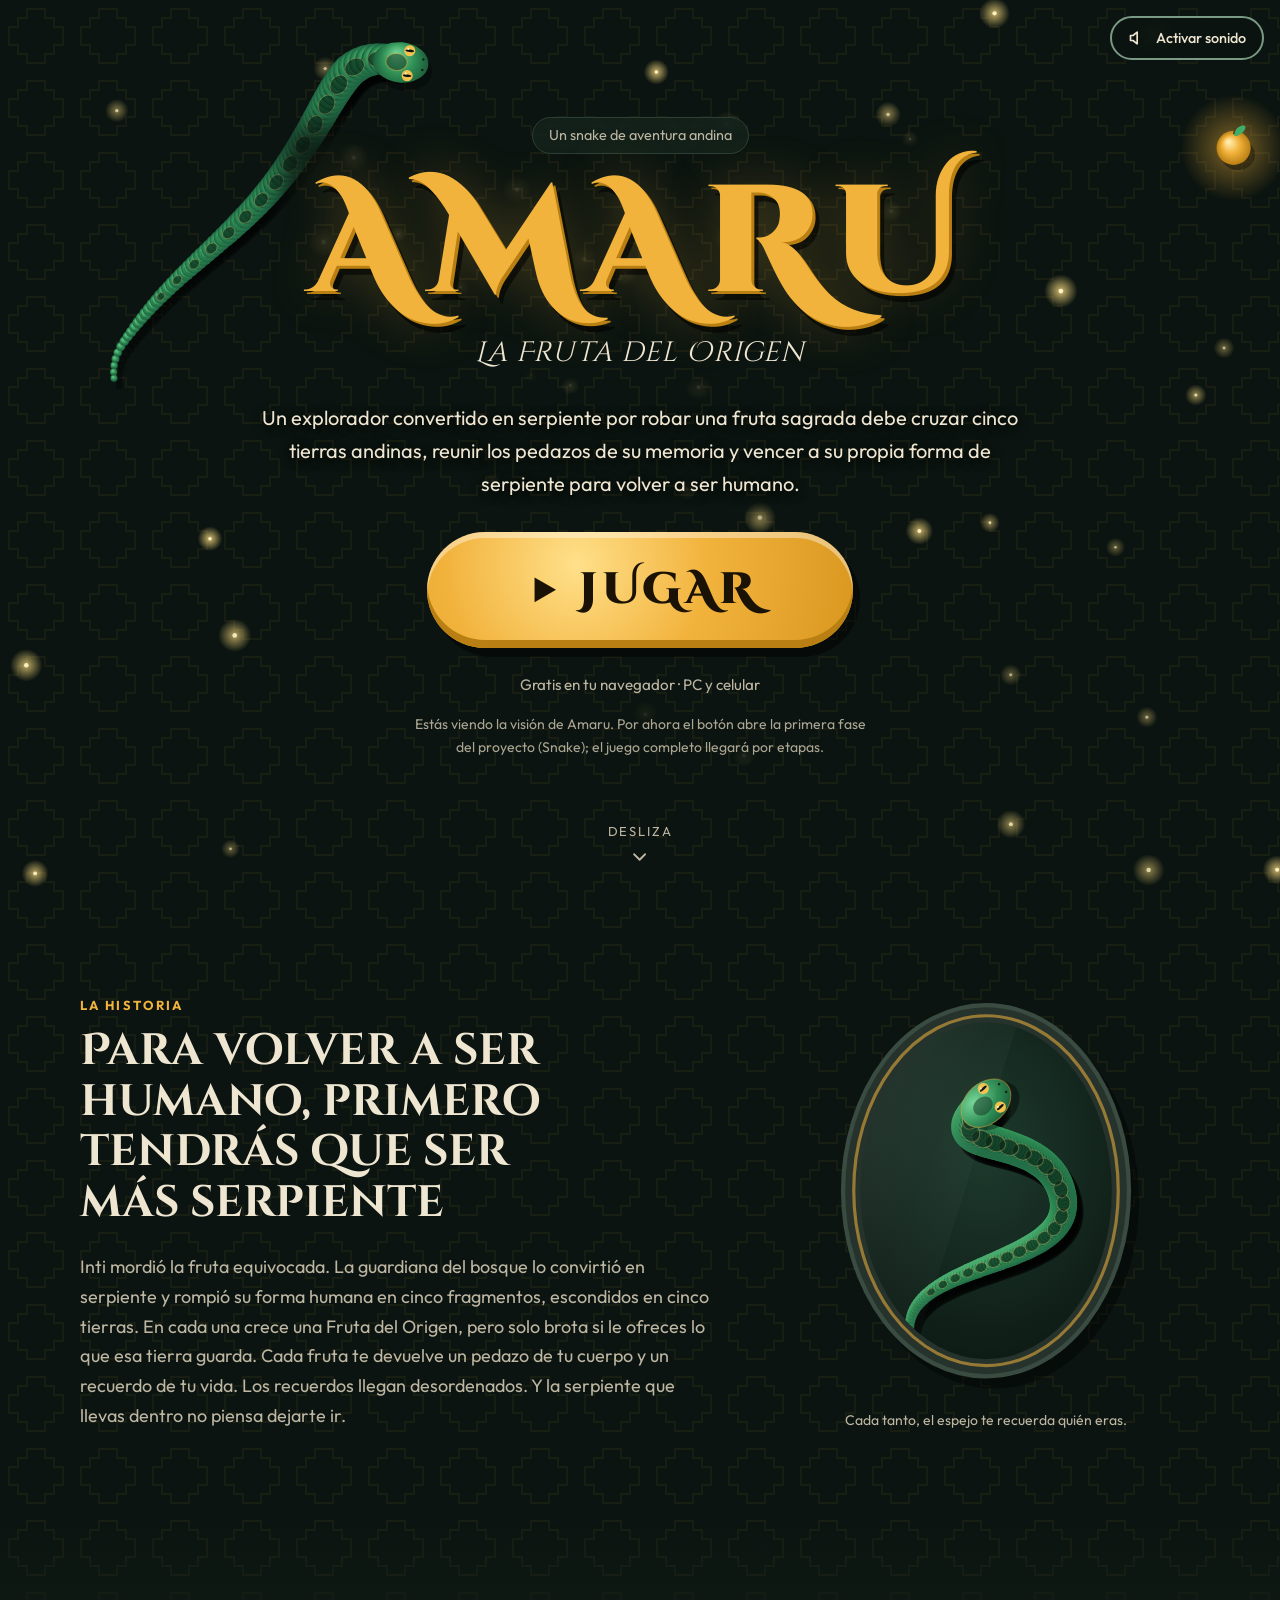
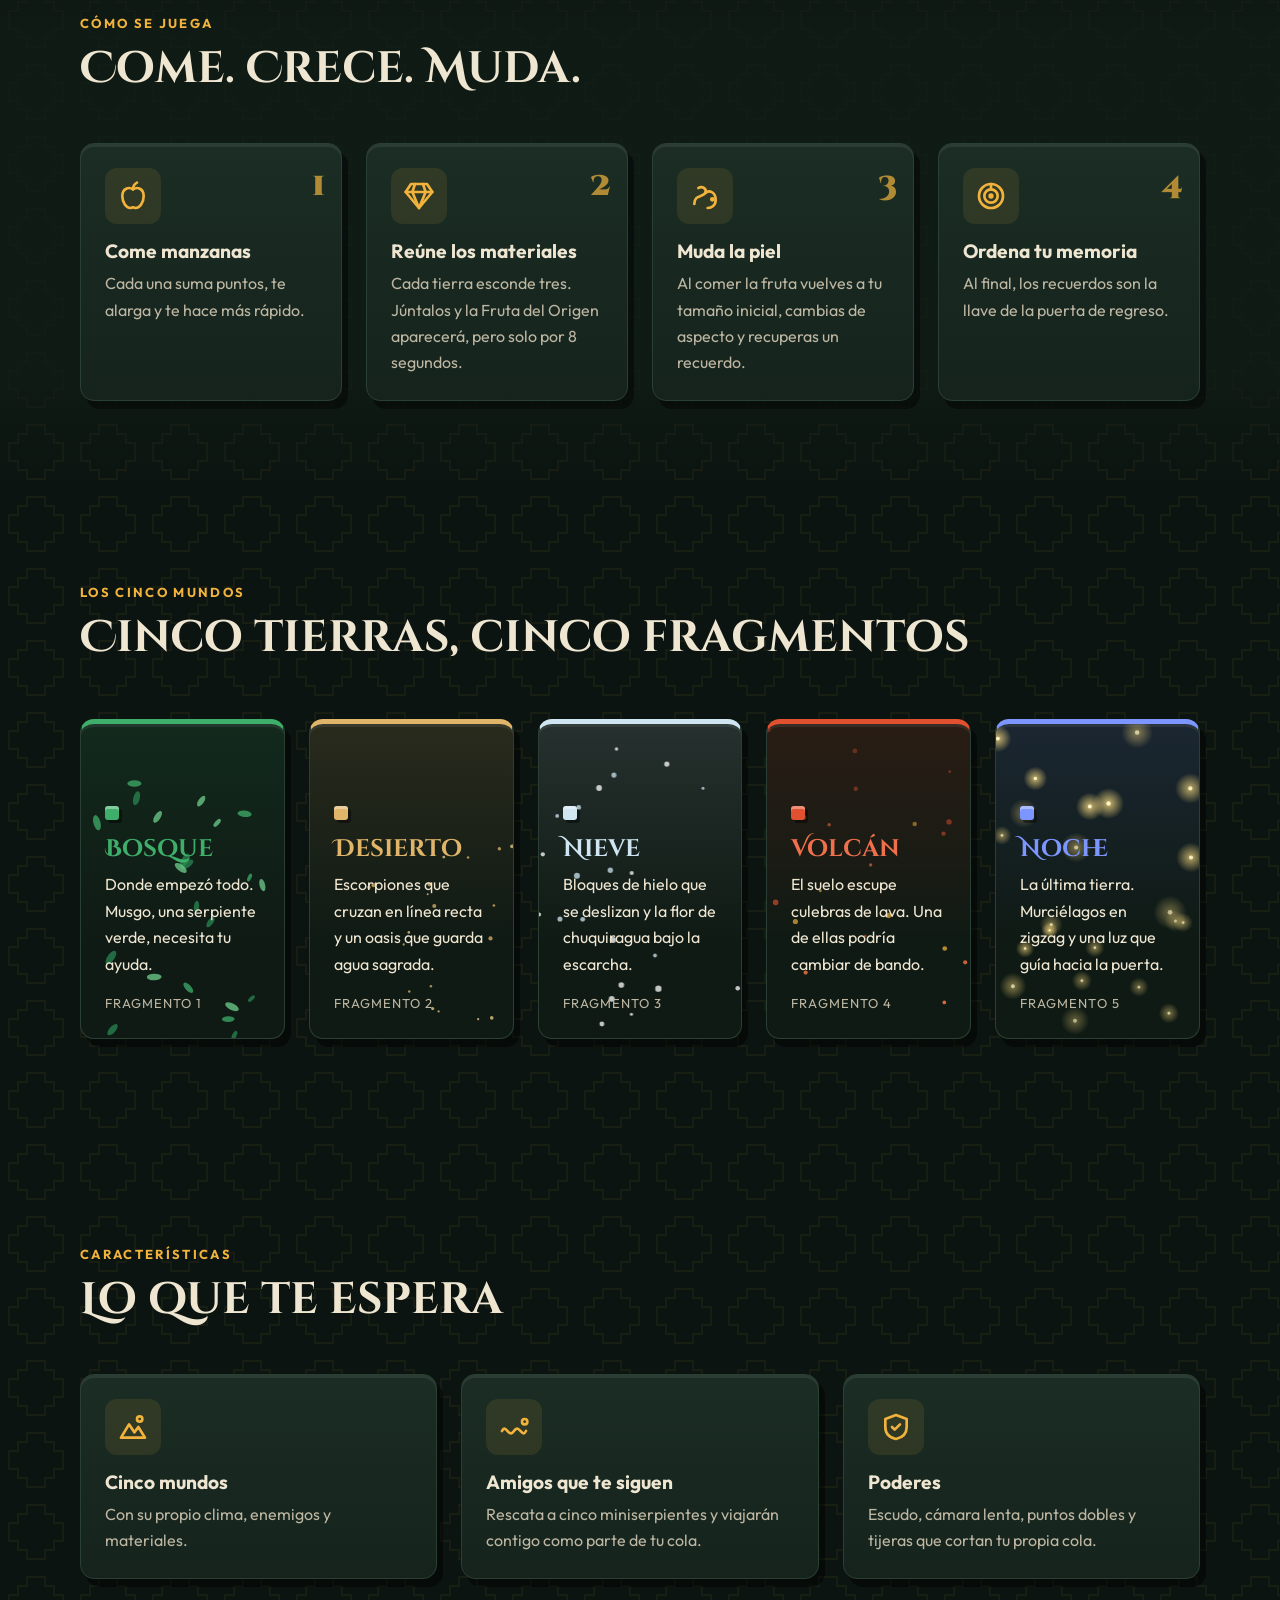
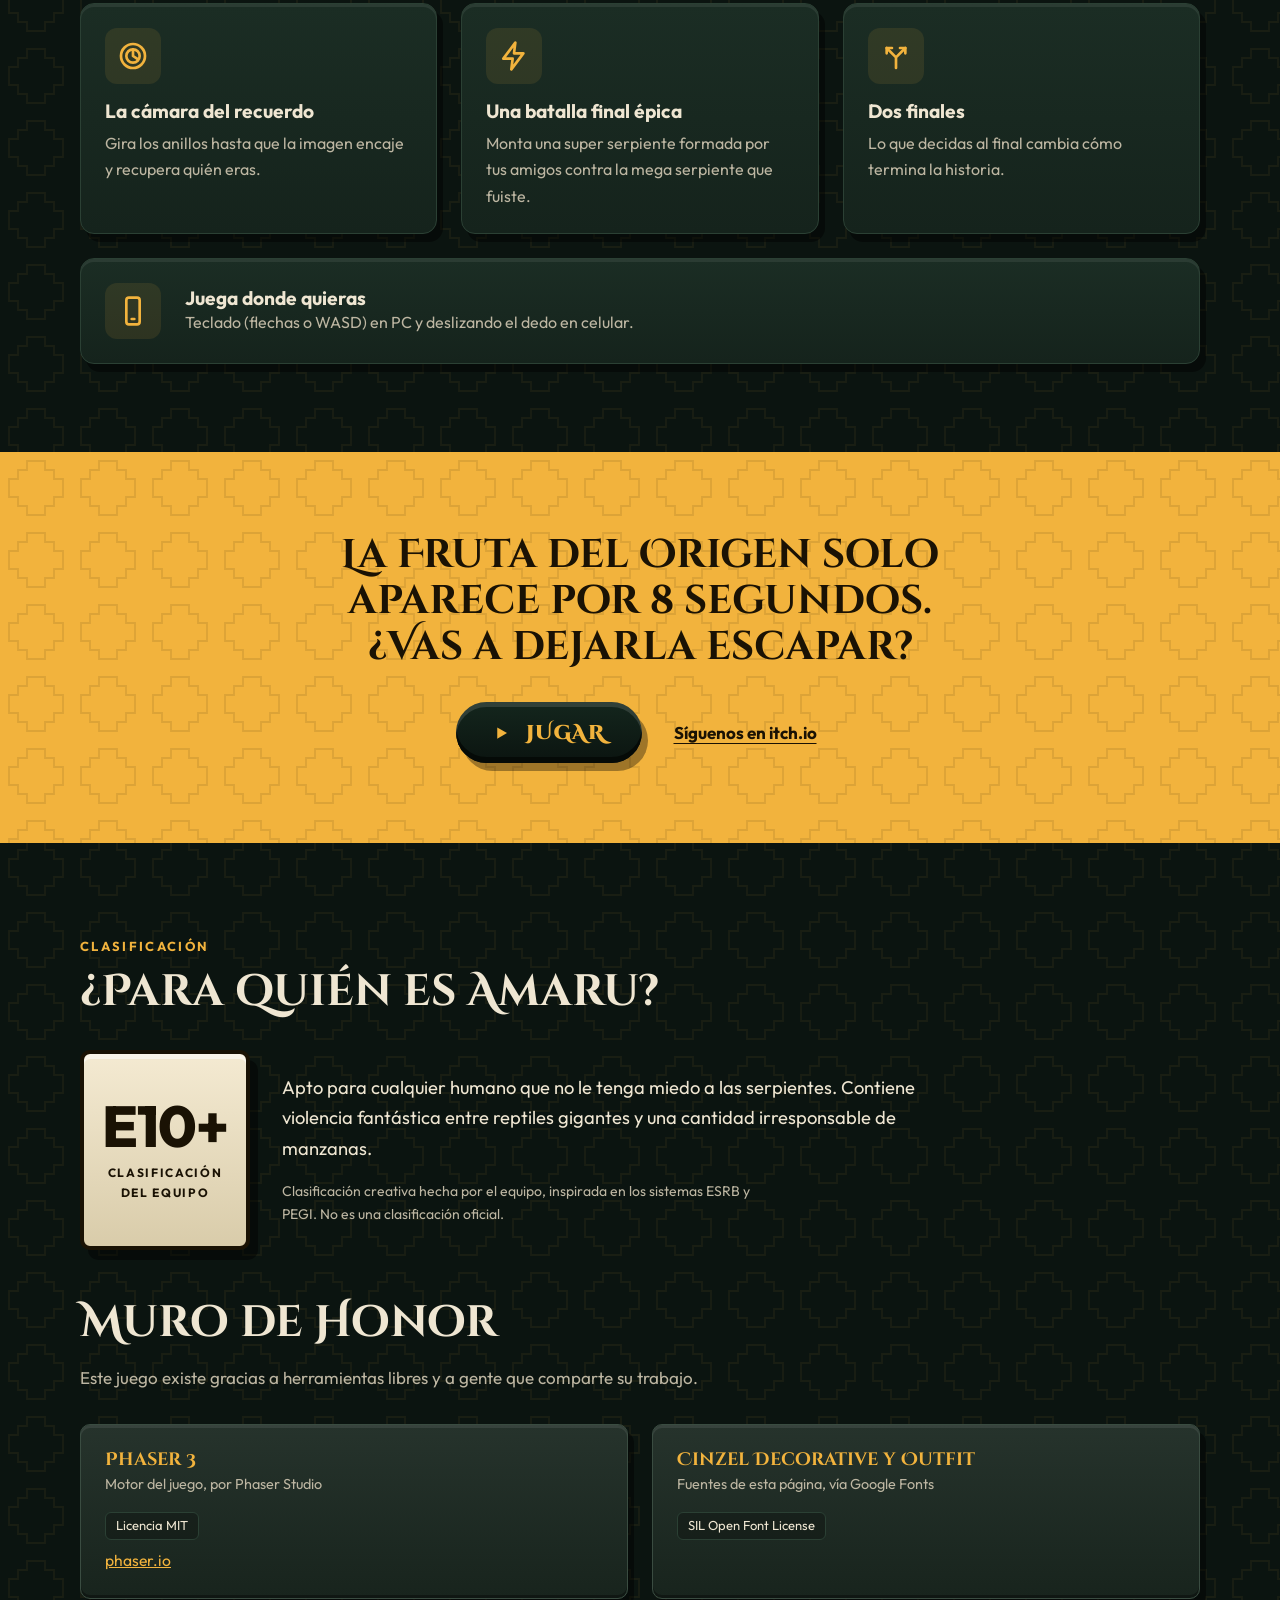
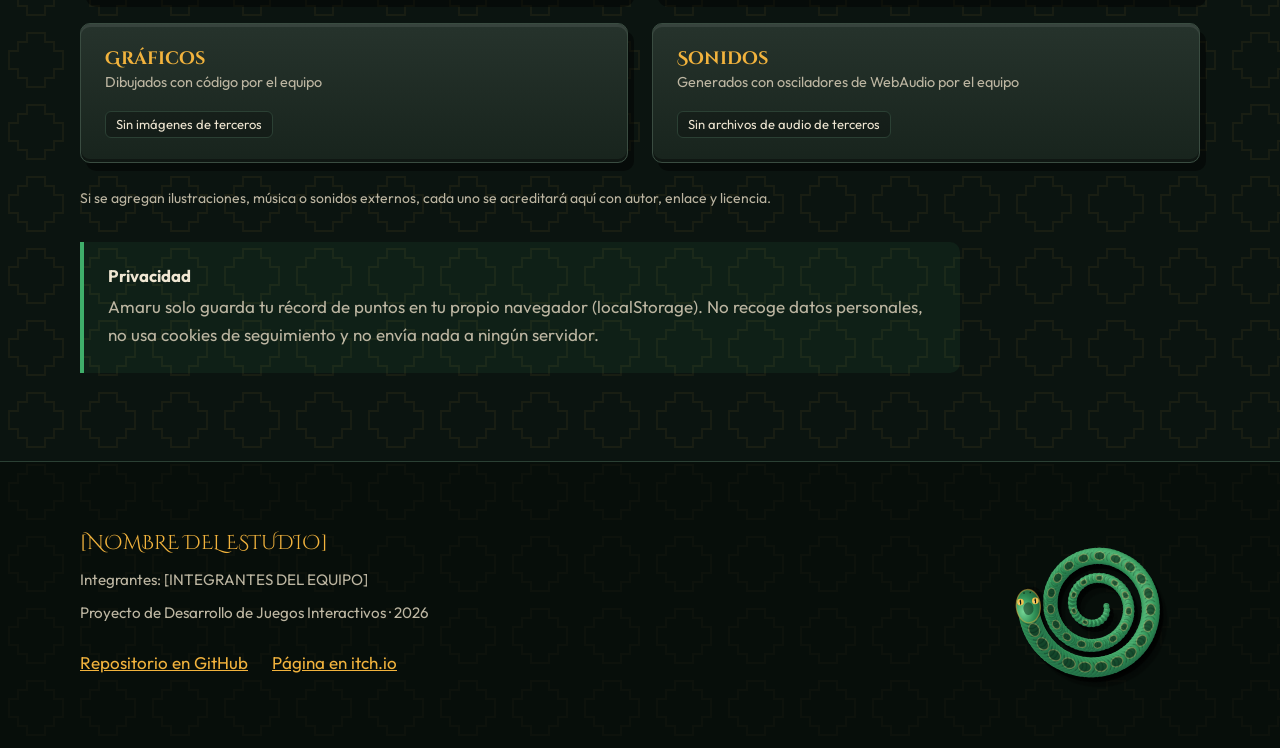
==== commit 087c06ae: "Cambiar la transicion del espejo de arriba a abjo, al cambio desde el centro hacia afuera" ====
--- a/Landing-Amaru/index.html
+++ b/Landing-Amaru/index.html
@@ -76,9 +76,10 @@
           <clipPath id="mclip"><ellipse cx="150" cy="190" rx="118" ry="158"/></clipPath>
           <radialGradient id="mbg" cx="50%" cy="40%" r="70%"><stop offset="0" stop-color="#1e3a2d"/><stop offset="1" stop-color="#08110d"/></radialGradient>
           <linearGradient id="msheen" x1="0" y1="0" x2="1" y2="1"><stop offset="0" stop-color="#fff" stop-opacity=".12"/><stop offset=".45" stop-color="#fff" stop-opacity=".03"/><stop offset="1" stop-color="#fff" stop-opacity="0"/></linearGradient>
-          <!-- máscaras del barrido: la persona sube desde abajo y la serpiente se retira (y al revés) -->
-          <linearGradient id="gH" gradientUnits="userSpaceOnUse" x1="0" y1="0" x2="0" y2="380"><stop id="hs0" offset="1" stop-color="#000"/><stop id="hs1" offset="1" stop-color="#fff"/></linearGradient>
-          <linearGradient id="gS" gradientUnits="userSpaceOnUse" x1="0" y1="0" x2="0" y2="380"><stop id="ss0" offset="1" stop-color="#fff"/><stop id="ss1" offset="1" stop-color="#000"/></linearGradient>
+          <!-- máscaras radiales (óvalo): la persona nace en el centro del espejo y se expande hacia los bordes, mientras la serpiente se retira (y al revés) -->
+          <radialGradient id="gH" gradientUnits="userSpaceOnUse" cx="150" cy="190" r="170" gradientTransform="translate(150 190) scale(.75 1) translate(-150 -190)"><stop id="hs0" offset="0" stop-color="#fff"/><stop id="hs1" offset="0" stop-color="#000"/></radialGradient>
+          <radialGradient id="gS" gradientUnits="userSpaceOnUse" cx="150" cy="190" r="170" gradientTransform="translate(150 190) scale(.75 1) translate(-150 -190)"><stop id="ss0" offset="0" stop-color="#000"/><stop id="ss1" offset="0" stop-color="#fff"/></radialGradient>
+          <filter id="ringBlur" x="-40%" y="-40%" width="180%" height="180%"><feGaussianBlur stdDeviation="7"/></filter>
           <mask id="maskH" maskUnits="userSpaceOnUse" x="0" y="0" width="300" height="380"><rect width="300" height="380" fill="url(#gH)"/></mask>
           <mask id="maskS" maskUnits="userSpaceOnUse" x="0" y="0" width="300" height="380"><rect width="300" height="380" fill="url(#gS)"/></mask>
           <linearGradient id="gEdge" x1="0" y1="0" x2="0" y2="1"><stop offset="0" stop-color="#f2b33d" stop-opacity="0"/><stop offset=".5" stop-color="#f2b33d" stop-opacity=".5"/><stop offset="1" stop-color="#f2b33d" stop-opacity="0"/></linearGradient>
@@ -98,7 +99,8 @@
             <g id="womanLayer" mask="url(#maskH)" display="none"></g>
             <g id="manLayer" mask="url(#maskH)" display="none"></g>
           </g>
-          <rect id="edge" x="0" y="450" width="300" height="70" fill="url(#gEdge)" opacity="0" pointer-events="none"/>
+          <!-- anillo dorado que viaja con el frente de la transformación -->
+          <ellipse id="edge" cx="150" cy="190" rx="1" ry="1" fill="none" stroke="#f2b33d" stroke-width="20" opacity="0" filter="url(#ringBlur)" pointer-events="none"/>
           <!-- reflejo de cristal -->
           <path d="M10 20 190 0 70 380H10z" fill="url(#msheen)" pointer-events="none"/>
         </g>
@@ -752,9 +754,11 @@
   const eyesOf = t => (t < BLINKS[0] || t >= BLINKS[2]) ? 1 : 0; // 1 = ojos de serpiente
 
   function setP(p, now){
-    const soft = 70, yl = (380 + 2 * soft) * (1 - p) - soft, a = clamp((yl - soft) / 380), b = clamp((yl + soft) / 380);
+    // radio del frente de la transformación: nace en el centro (p=0) y llega más allá del borde (p=1)
+    const R = 170, soft = 55, rad = (R + 2 * soft) * p - soft, a = clamp((rad - soft) / R), b = clamp((rad + soft) / R);
     stops.h0.setAttribute('offset', a); stops.h1.setAttribute('offset', b); stops.s0.setAttribute('offset', a); stops.s1.setAttribute('offset', b);
-    edge.setAttribute('y', yl - 35); edge.setAttribute('opacity', (Math.sin(Math.PI * p) * .9).toFixed(3));
+    edge.setAttribute('rx', Math.max(.1, rad * .75).toFixed(1)); edge.setAttribute('ry', Math.max(.1, rad).toFixed(1));
+    edge.setAttribute('opacity', (Math.sin(Math.PI * p) * .6).toFixed(3));
     if (p > .002 && p < .998){
       figs.setAttribute('filter', 'url(#warp)');
       wD.setAttribute('scale', (26 * Math.sin(Math.PI * p)).toFixed(2));
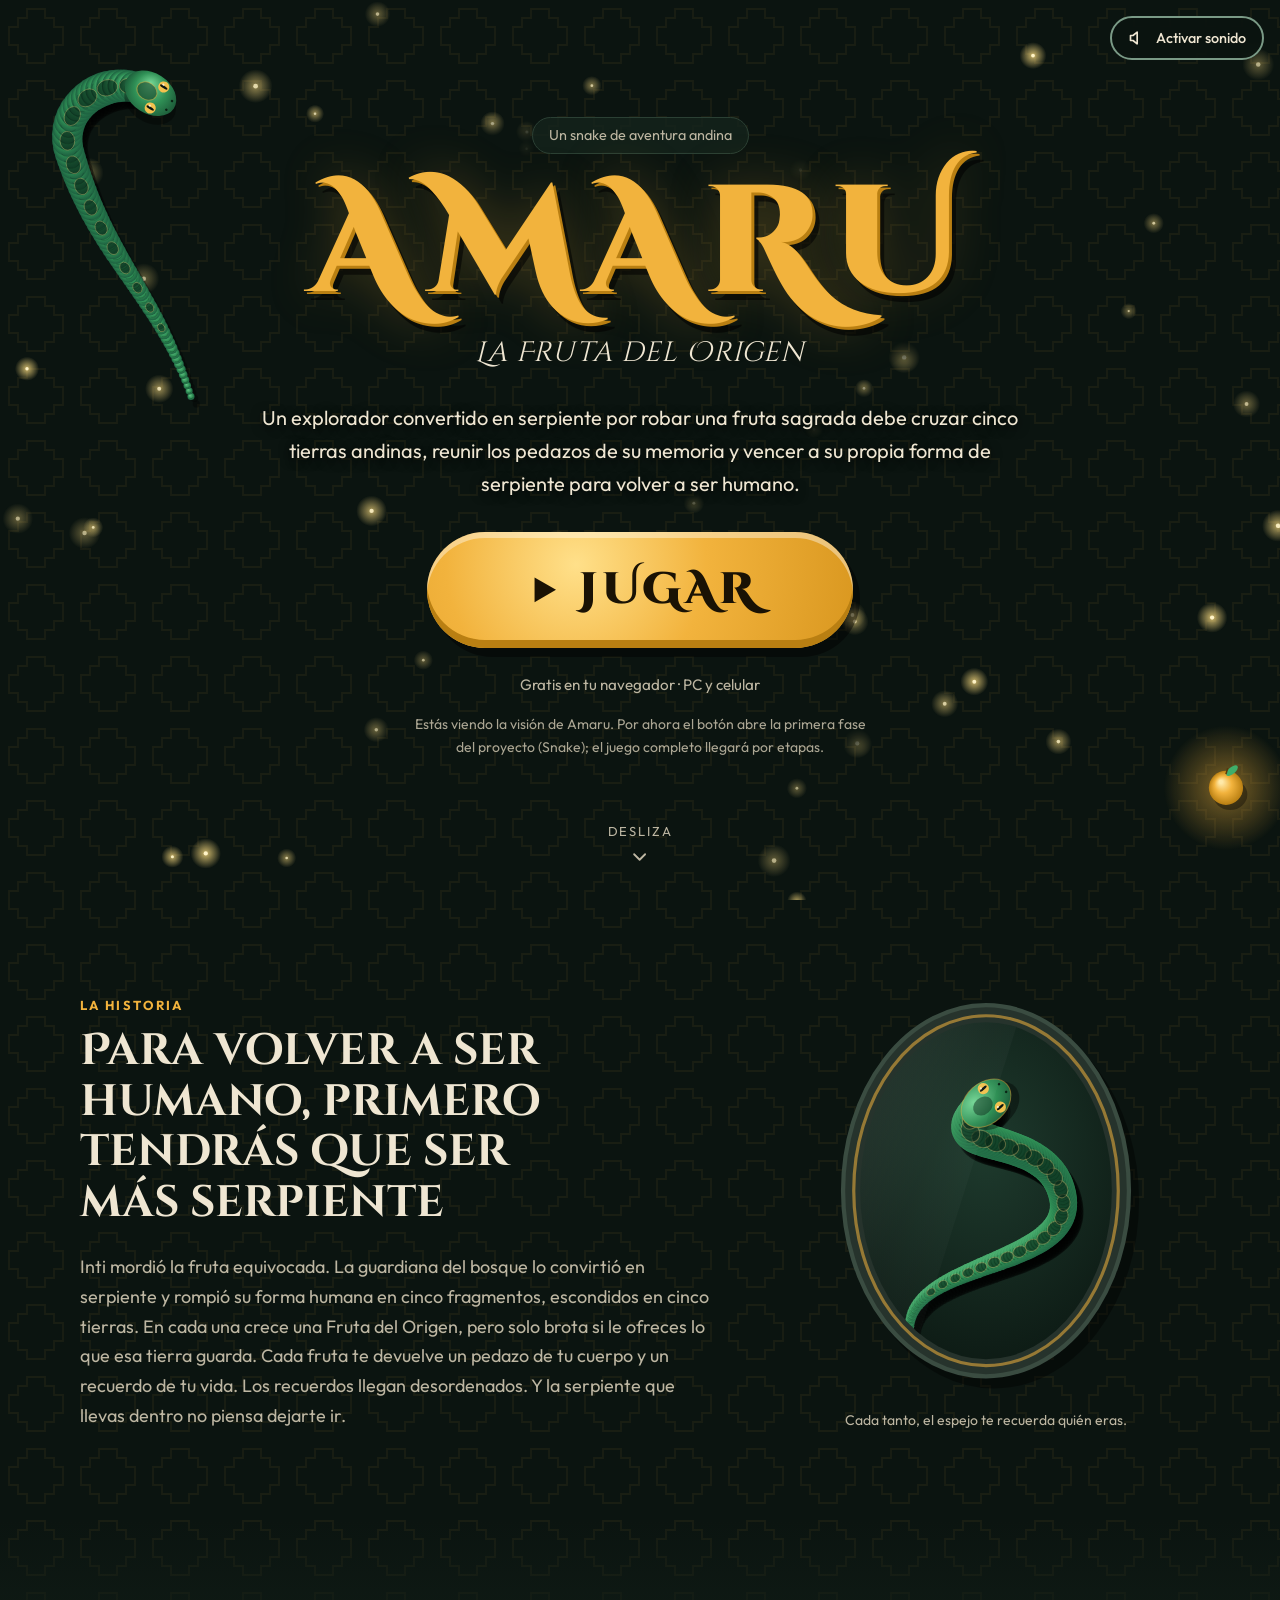
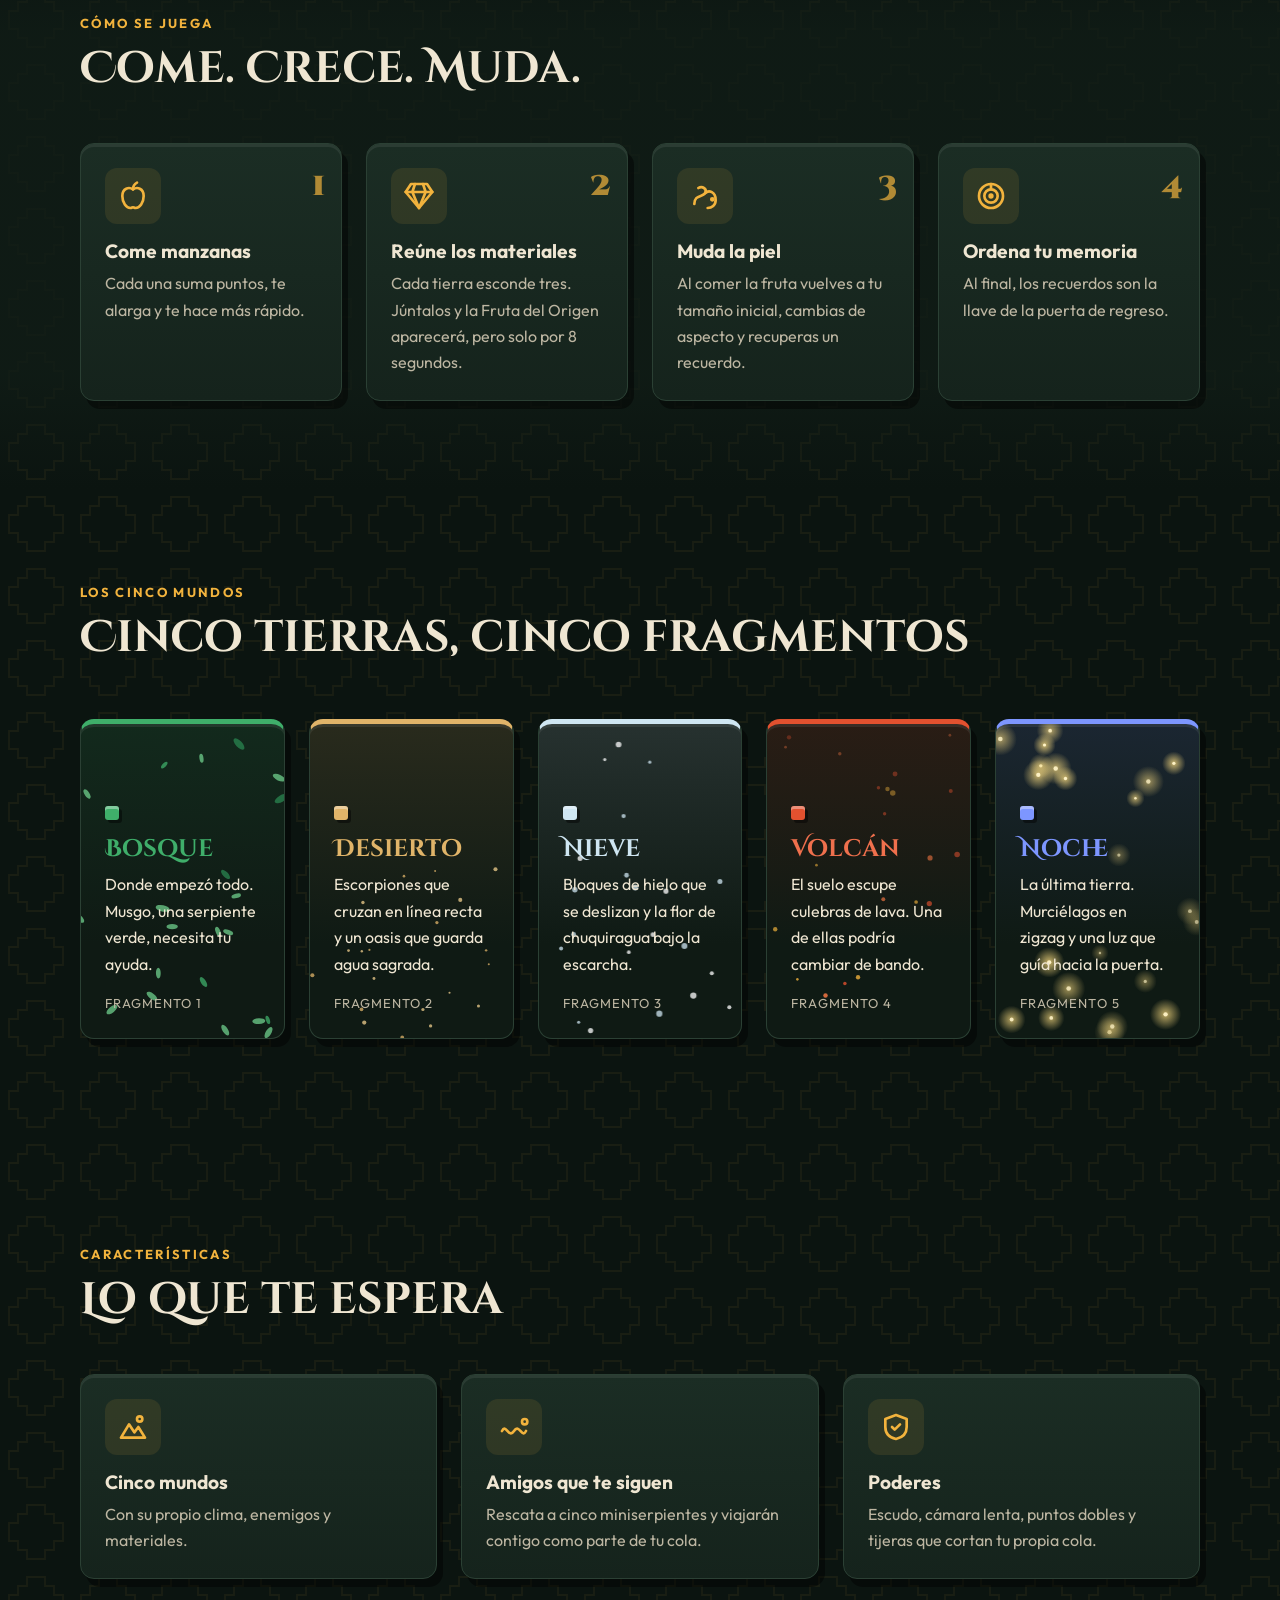
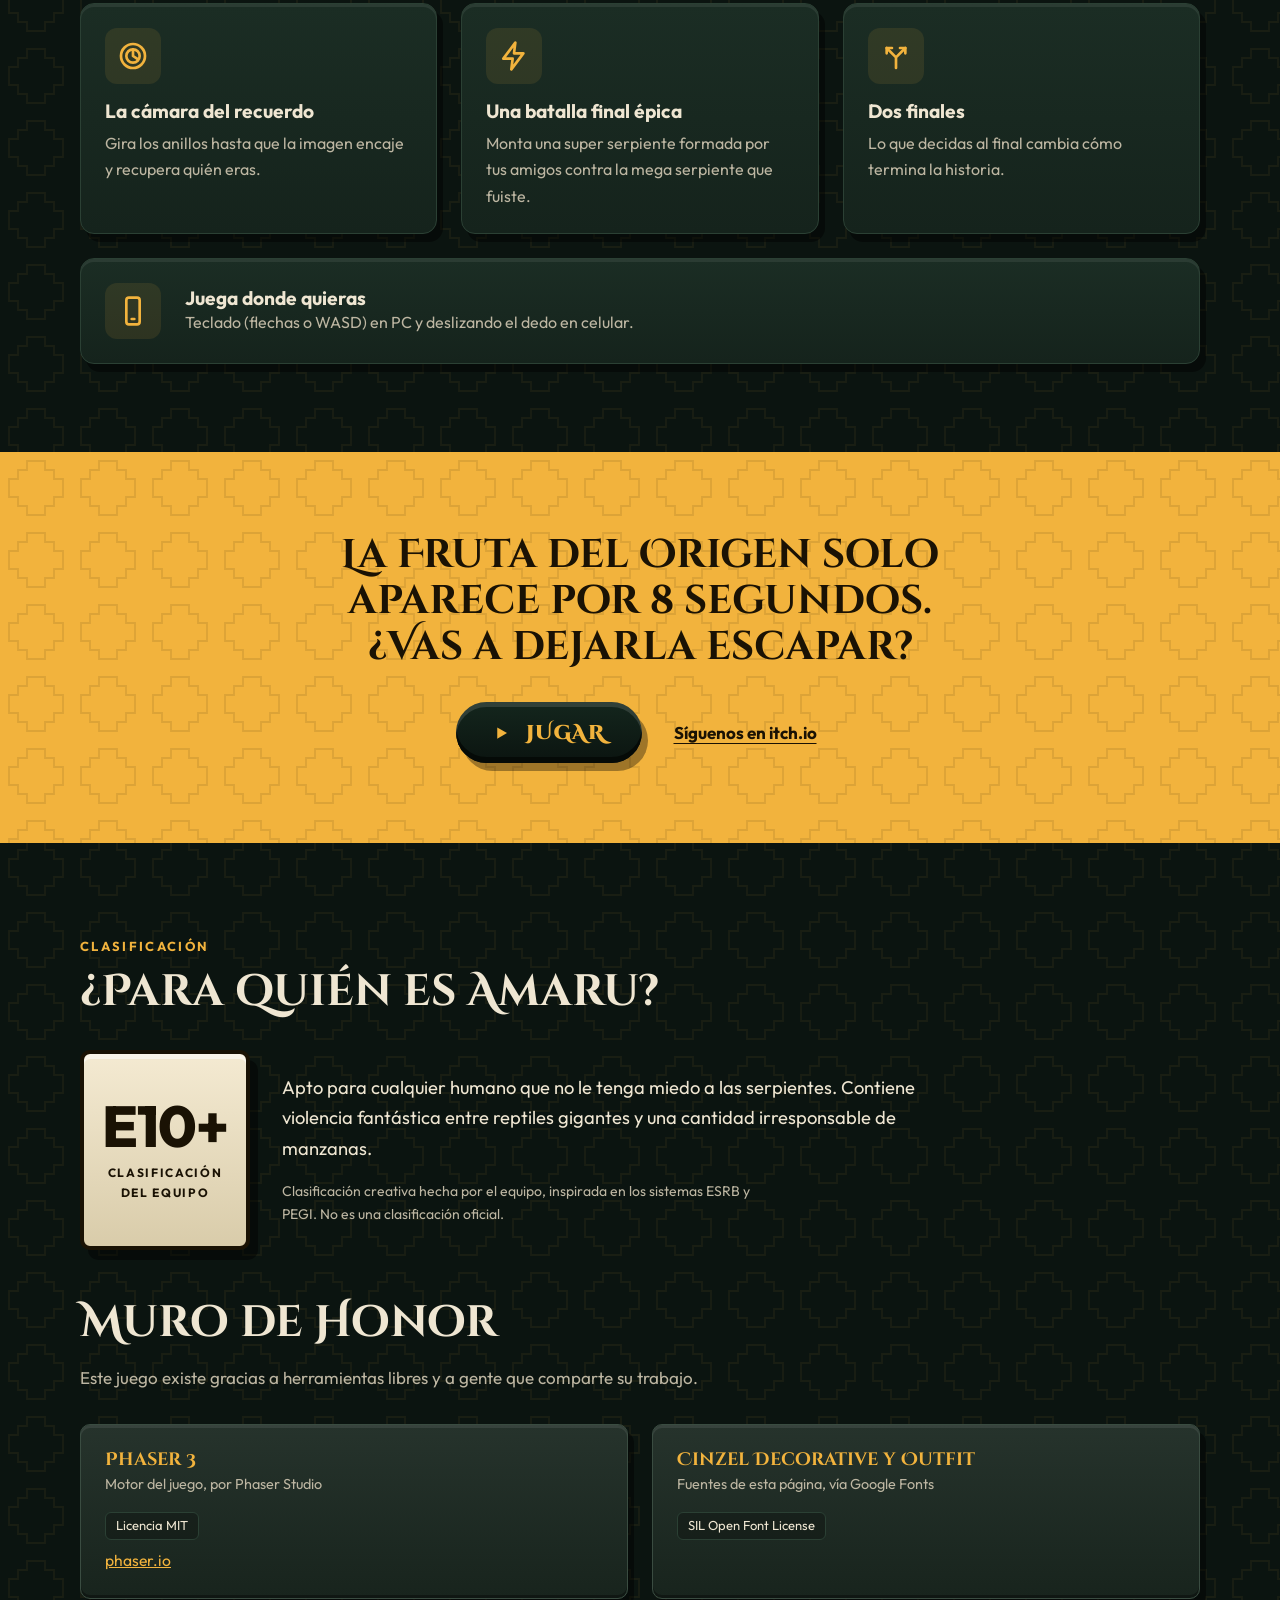
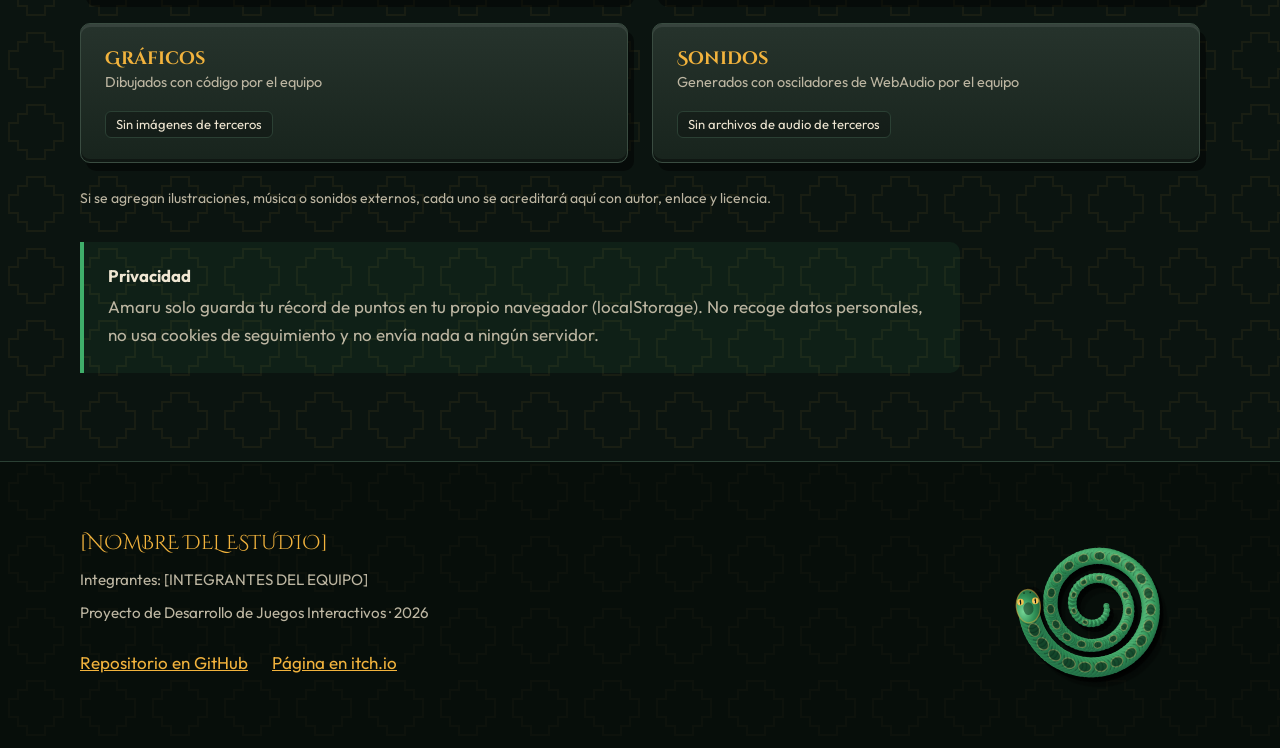
==== commit 2a974b3d: "Transiciones" ====
--- a/Landing-Amaru/index.html
+++ b/Landing-Amaru/index.html
@@ -82,7 +82,6 @@
           <filter id="ringBlur" x="-40%" y="-40%" width="180%" height="180%"><feGaussianBlur stdDeviation="7"/></filter>
           <mask id="maskH" maskUnits="userSpaceOnUse" x="0" y="0" width="300" height="380"><rect width="300" height="380" fill="url(#gH)"/></mask>
           <mask id="maskS" maskUnits="userSpaceOnUse" x="0" y="0" width="300" height="380"><rect width="300" height="380" fill="url(#gS)"/></mask>
-          <linearGradient id="gEdge" x1="0" y1="0" x2="0" y2="1"><stop offset="0" stop-color="#f2b33d" stop-opacity="0"/><stop offset=".5" stop-color="#f2b33d" stop-opacity=".5"/><stop offset="1" stop-color="#f2b33d" stop-opacity="0"/></linearGradient>
           <filter id="warp" x="-10%" y="-10%" width="120%" height="120%">
             <feTurbulence id="warpT" type="fractalNoise" baseFrequency="0.012 0.03" numOctaves="2" seed="3" result="n"/>
             <feDisplacementMap id="warpD" in="SourceGraphic" in2="n" scale="0" xChannelSelector="R" yChannelSelector="G"/>
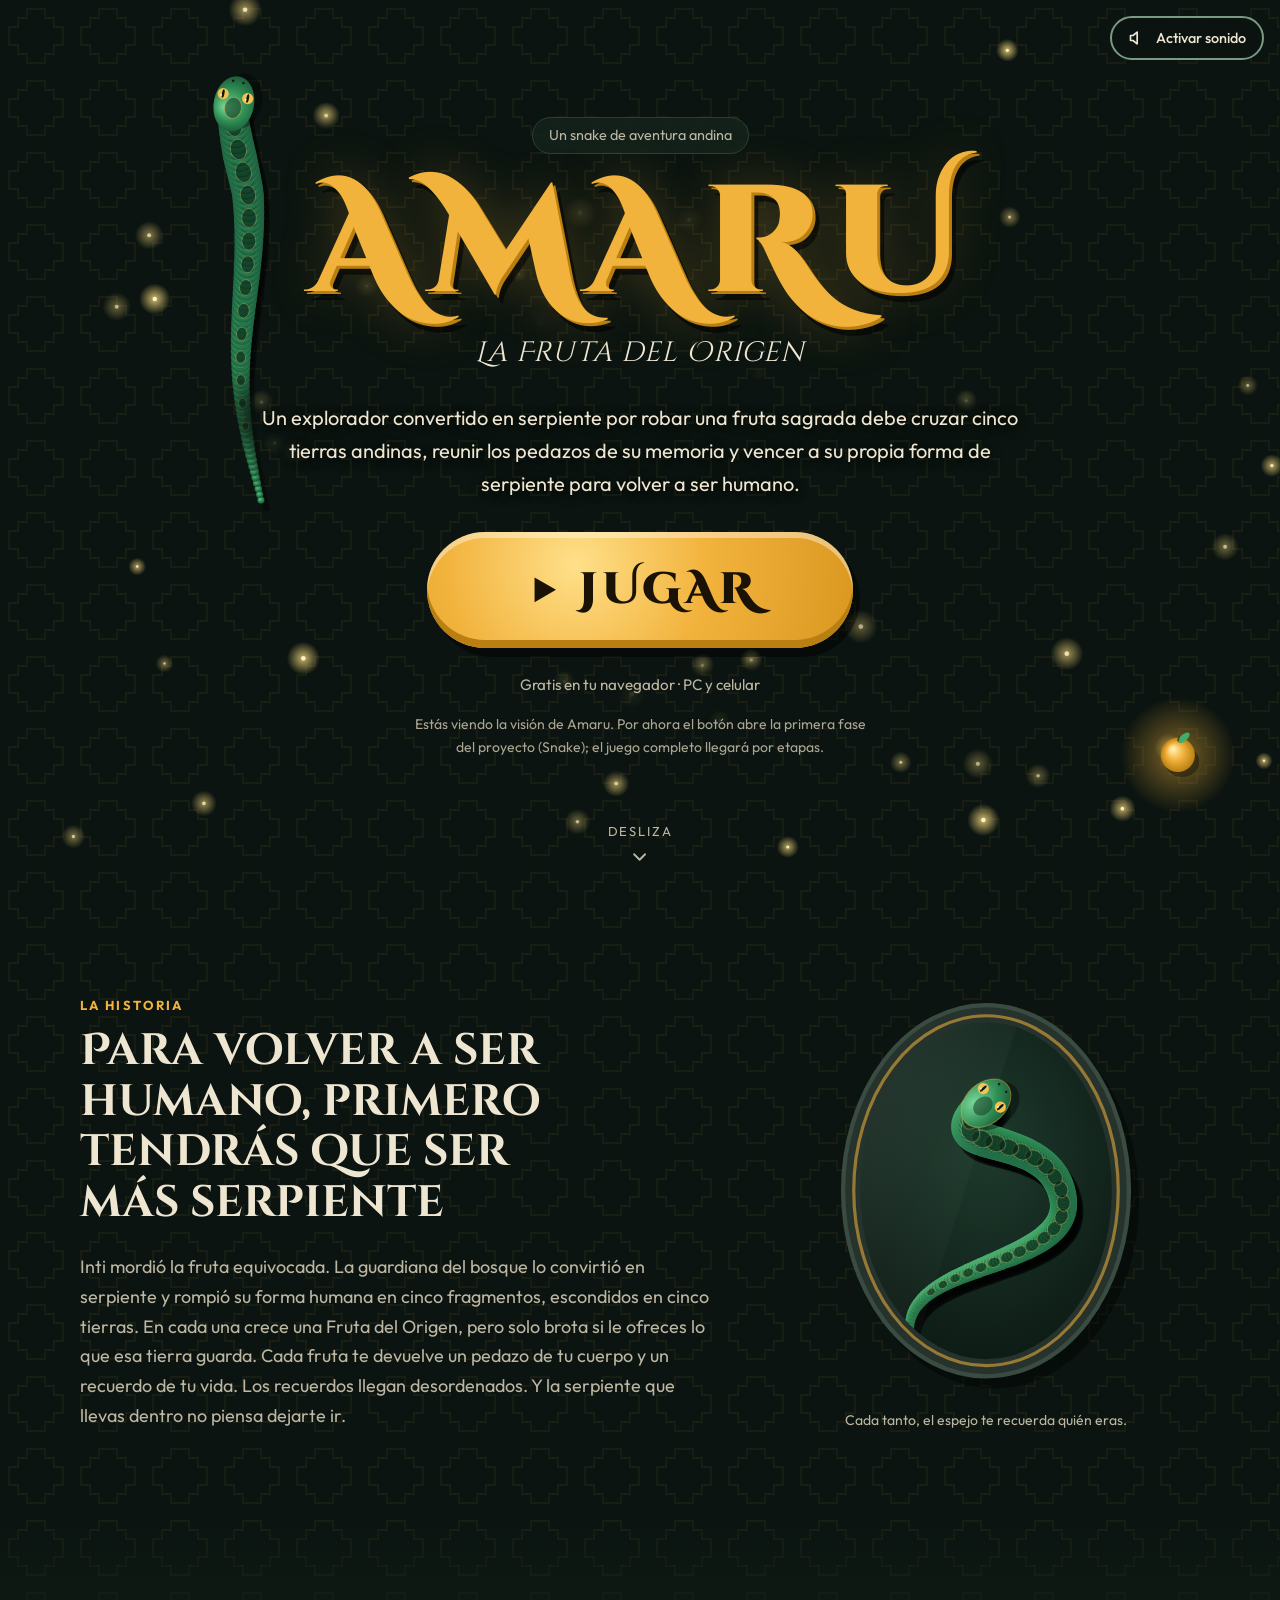
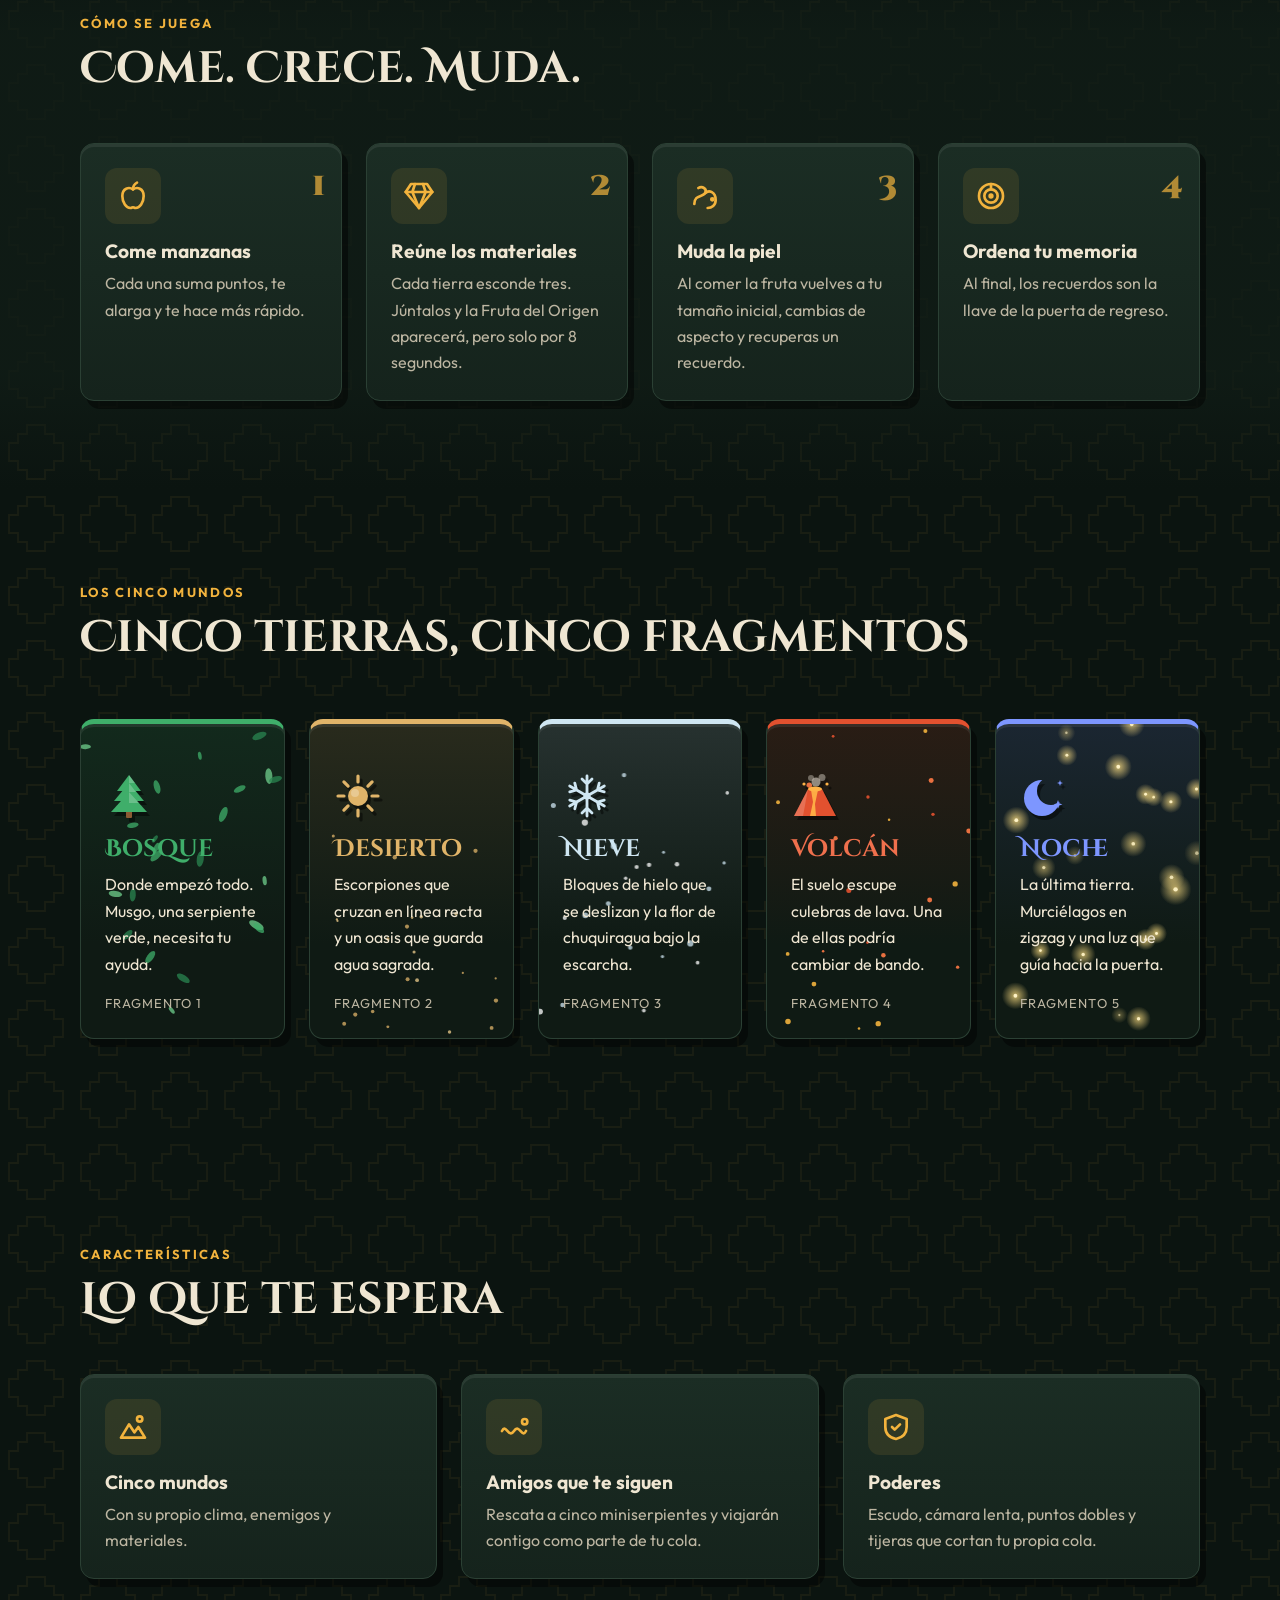
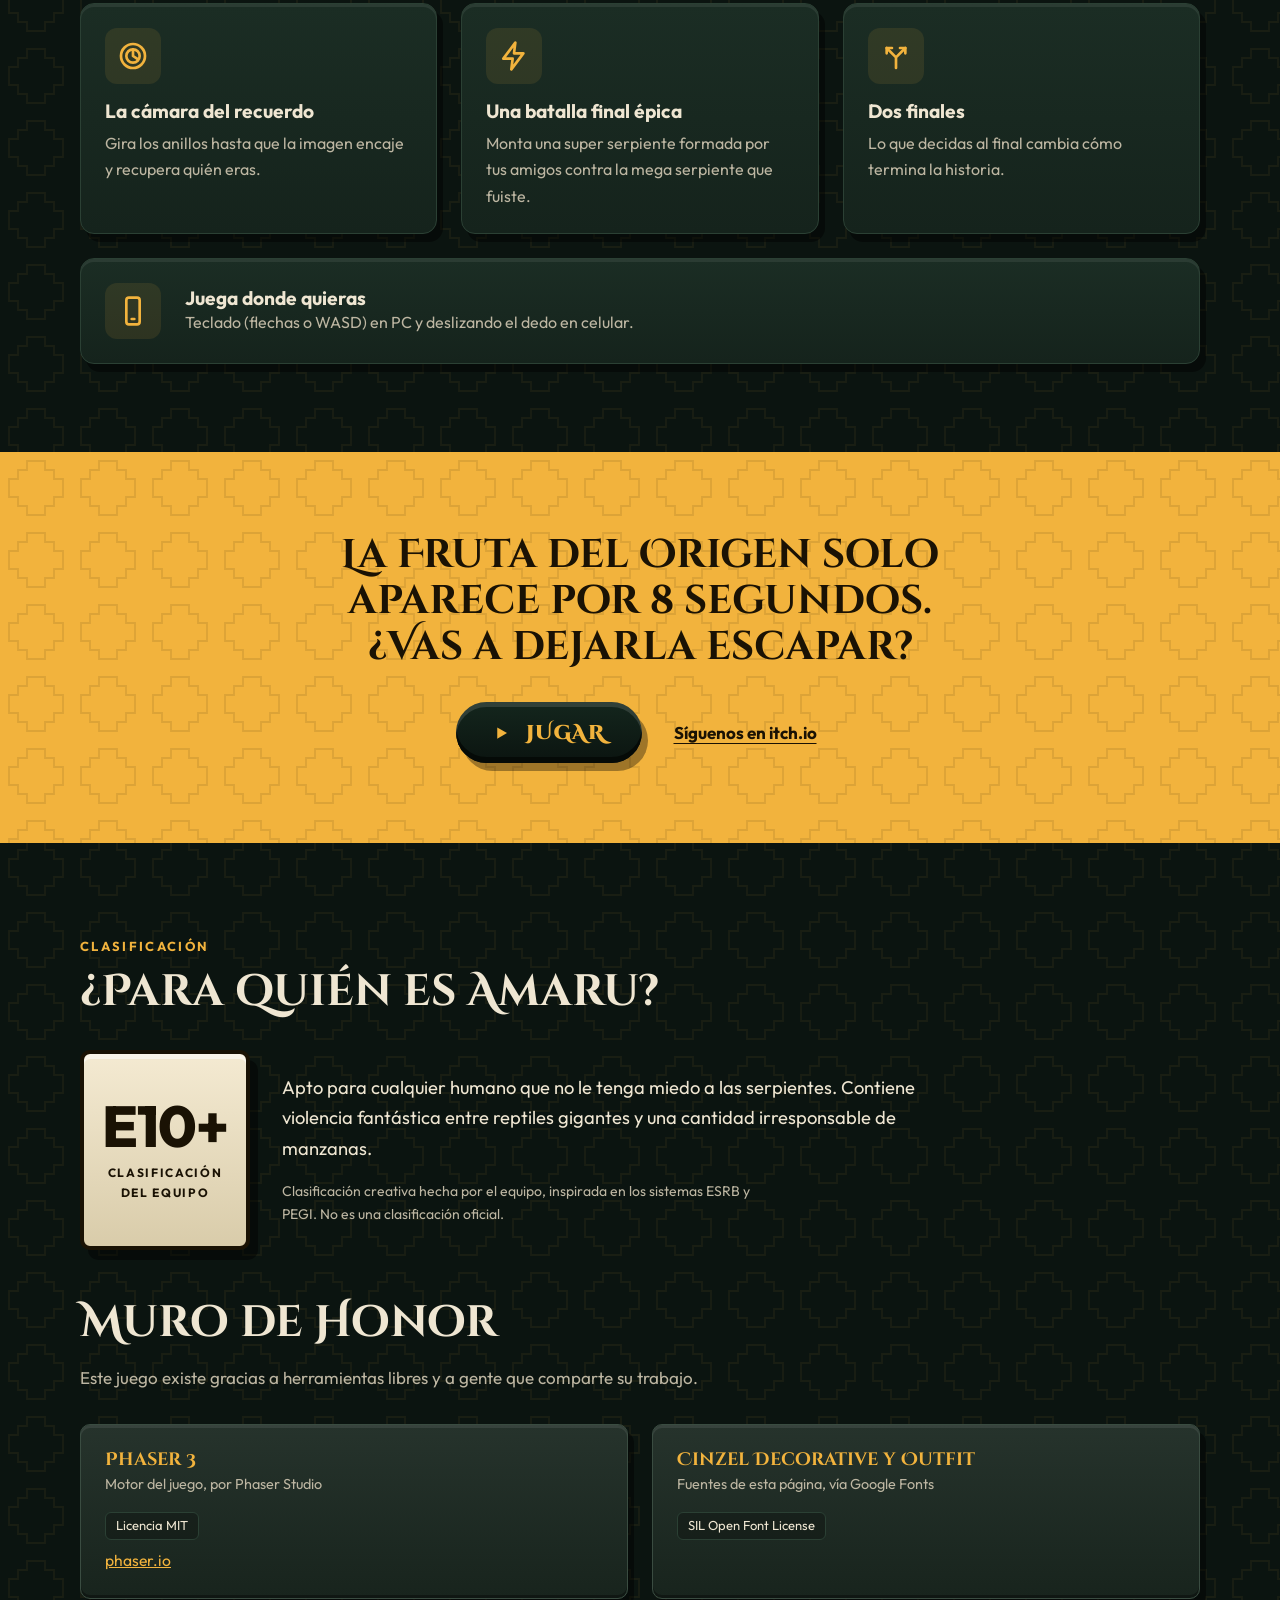
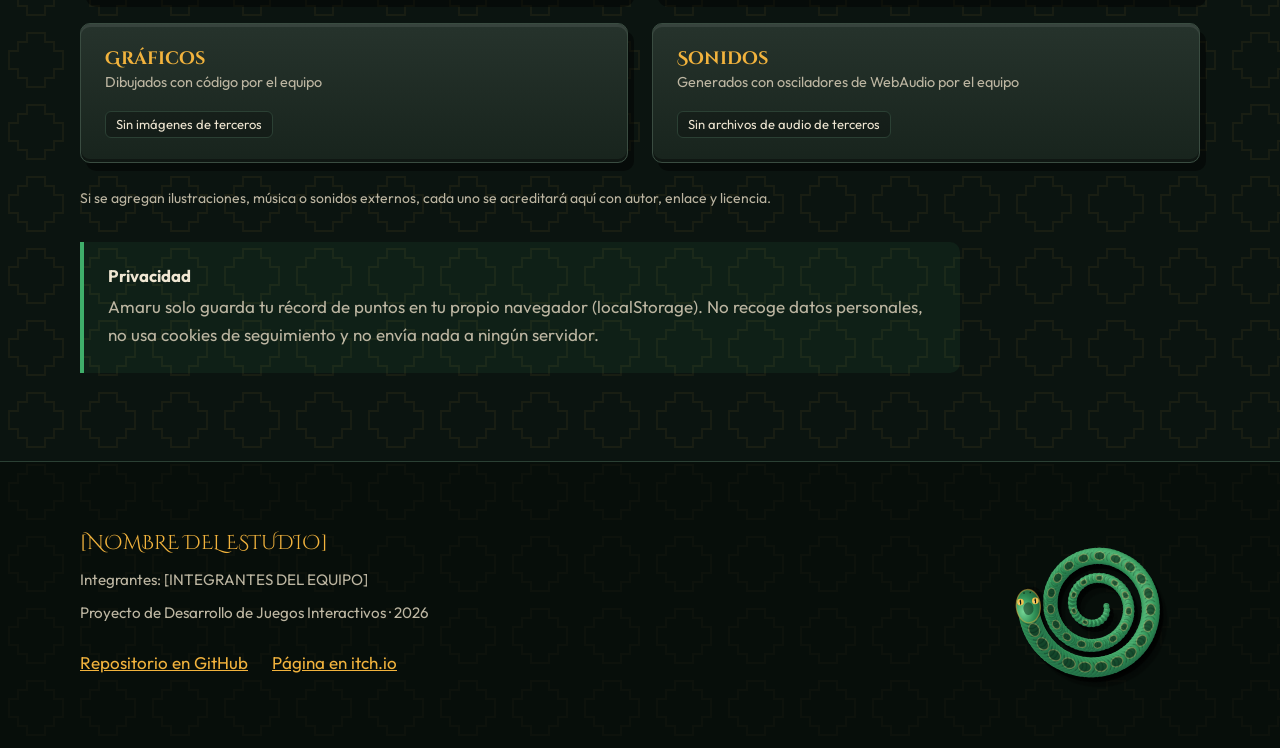
==== commit e3f9c55f: "Cambiar cuadros de colores por iconos de cada tierra donde se encuentran los fragmentos del juego" ====
--- a/Landing-Amaru/index.html
+++ b/Landing-Amaru/index.html
@@ -156,35 +156,35 @@
     <div class="worlds reveal" tabindex="0" role="region" aria-label="Las cinco tierras. Desplázate horizontalmente para verlas todas.">
       <article class="world block w1">
         <canvas data-kind="leaf" aria-hidden="true"></canvas>
-        <span class="dot" aria-hidden="true"></span>
+        <svg class="wico" viewBox="0 0 48 48" aria-hidden="true" focusable="false"><rect x="21" y="38" width="6" height="8" rx="1" fill="#8a5a33"/><path d="M24 3 36 19H12Z" fill="currentColor"/><path d="M24 11 39 29H9Z" fill="currentColor"/><path d="M24 20 42 40H6Z" fill="currentColor"/><path d="M24 3 30 11H24ZM24 11 31 20H24ZM24 20 34 31H24Z" fill="#fff" fill-opacity=".22"/></svg>
         <h3>Bosque</h3>
         <p>Donde empezó todo. Musgo, una serpiente verde, necesita tu ayuda.</p>
         <span class="part">Fragmento 1</span>
       </article>
       <article class="world block w2">
         <canvas data-kind="sand" aria-hidden="true"></canvas>
-        <span class="dot" aria-hidden="true"></span>
+        <svg class="wico" viewBox="0 0 48 48" aria-hidden="true" focusable="false"><path d="M38 24h6M33.9 33.9l4.2 4.2M24 38v6M14.1 33.9l-4.2 4.2M10 24H4M14.1 14.1 9.9 9.9M24 10V4M33.9 14.1l4.2-4.2" fill="none" stroke="currentColor" stroke-width="3.2" stroke-linecap="round"/><circle cx="24" cy="24" r="10" fill="currentColor"/><circle cx="21" cy="21" r="4" fill="#fff" fill-opacity=".28"/></svg>
         <h3>Desierto</h3>
         <p>Escorpiones que cruzan en línea recta y un oasis que guarda agua sagrada.</p>
         <span class="part">Fragmento 2</span>
       </article>
       <article class="world block w3">
         <canvas data-kind="snow" aria-hidden="true"></canvas>
-        <span class="dot" aria-hidden="true"></span>
+        <svg class="wico" viewBox="0 0 48 48" aria-hidden="true" focusable="false"><g fill="none" stroke="currentColor" stroke-width="2.8" stroke-linecap="round"><path d="M24 4V44M24 12 19 7M24 12 29 7M24 36 19 41M24 36 29 41"/><path transform="rotate(60 24 24)" d="M24 4V44M24 12 19 7M24 12 29 7M24 36 19 41M24 36 29 41"/><path transform="rotate(120 24 24)" d="M24 4V44M24 12 19 7M24 12 29 7M24 36 19 41M24 36 29 41"/></g><circle cx="24" cy="24" r="3.6" fill="currentColor"/></svg>
         <h3>Nieve</h3>
         <p>Bloques de hielo que se deslizan y la flor de chuquiragua bajo la escarcha.</p>
         <span class="part">Fragmento 3</span>
       </article>
       <article class="world block w4">
         <canvas data-kind="ember" aria-hidden="true"></canvas>
-        <span class="dot" aria-hidden="true"></span>
+        <svg class="wico" viewBox="0 0 48 48" aria-hidden="true" focusable="false"><circle cx="25" cy="10" r="4.5" fill="#cfc8bb" fill-opacity=".65"/><circle cx="31" cy="5.5" r="3.5" fill="#cfc8bb" fill-opacity=".5"/><circle cx="20" cy="6" r="3" fill="#cfc8bb" fill-opacity=".45"/><path d="M3 44 17 17H31L45 44Z" fill="currentColor"/><path d="M17 17 3 44H12Z" fill="#fff" fill-opacity=".18"/><ellipse cx="24" cy="17" rx="7" ry="2.6" fill="#ffb347"/><path d="M20 18 22 30 19 44H25L24 32 27 18Z" fill="#ffb347" fill-opacity=".92"/><circle cx="36" cy="12" r="1.6" fill="#ffb347"/><circle cx="13" cy="12" r="1.6" fill="#ffb347"/></svg>
         <h3>Volcán</h3>
         <p>El suelo escupe culebras de lava. Una de ellas podría cambiar de bando.</p>
         <span class="part">Fragmento 4</span>
       </article>
       <article class="world block w5">
         <canvas data-kind="firefly" aria-hidden="true"></canvas>
-        <span class="dot" aria-hidden="true"></span>
+        <svg class="wico" viewBox="0 0 48 48" aria-hidden="true" focusable="false"><defs><mask id="moonMask"><rect width="48" height="48" fill="#fff"/><circle cx="31" cy="19" r="14" fill="#000"/></mask></defs><circle cx="22" cy="26" r="18" fill="currentColor" mask="url(#moonMask)"/><path d="M38 28 39.2 31.2 42.4 32.4 39.2 33.6 38 36.8 36.8 33.6 33.6 32.4 36.8 31.2ZM40 8 40.8 10.2 43 11 40.8 11.8 40 14 39.2 11.8 37 11 39.2 10.2Z" fill="currentColor"/></svg>
         <h3>Noche</h3>
         <p>La última tierra. Murciélagos en zigzag y una luz que guía hacia la puerta.</p>
         <span class="part">Fragmento 5</span>
--- a/Landing-Amaru/styles.css
+++ b/Landing-Amaru/styles.css
@@ -139,7 +139,7 @@
   border-top:5px solid var(--c);
 }
 .world canvas{position:absolute;inset:0;width:100%;height:100%;z-index:-1}
-.world .dot{width:14px;height:14px;border-radius:3px;background:var(--c);box-shadow:3px 3px 0 rgba(0,0,0,.45), inset 0 3px 0 rgba(255,255,255,.35);margin-bottom:var(--s3)}
+.world .wico{width:48px;height:48px;color:var(--c);margin-bottom:var(--s3);filter:drop-shadow(3px 4px 0 rgba(0,0,0,.45))}
 .world h3{font-family:var(--font-display);font-size:1.5rem;color:var(--ct,var(--c))}
 .world p{margin-top:var(--s2);color:var(--text);font-size:1rem}
 .world .part{margin-top:var(--s3);font-size:.8125rem;color:var(--muted);letter-spacing:.08em;text-transform:uppercase}
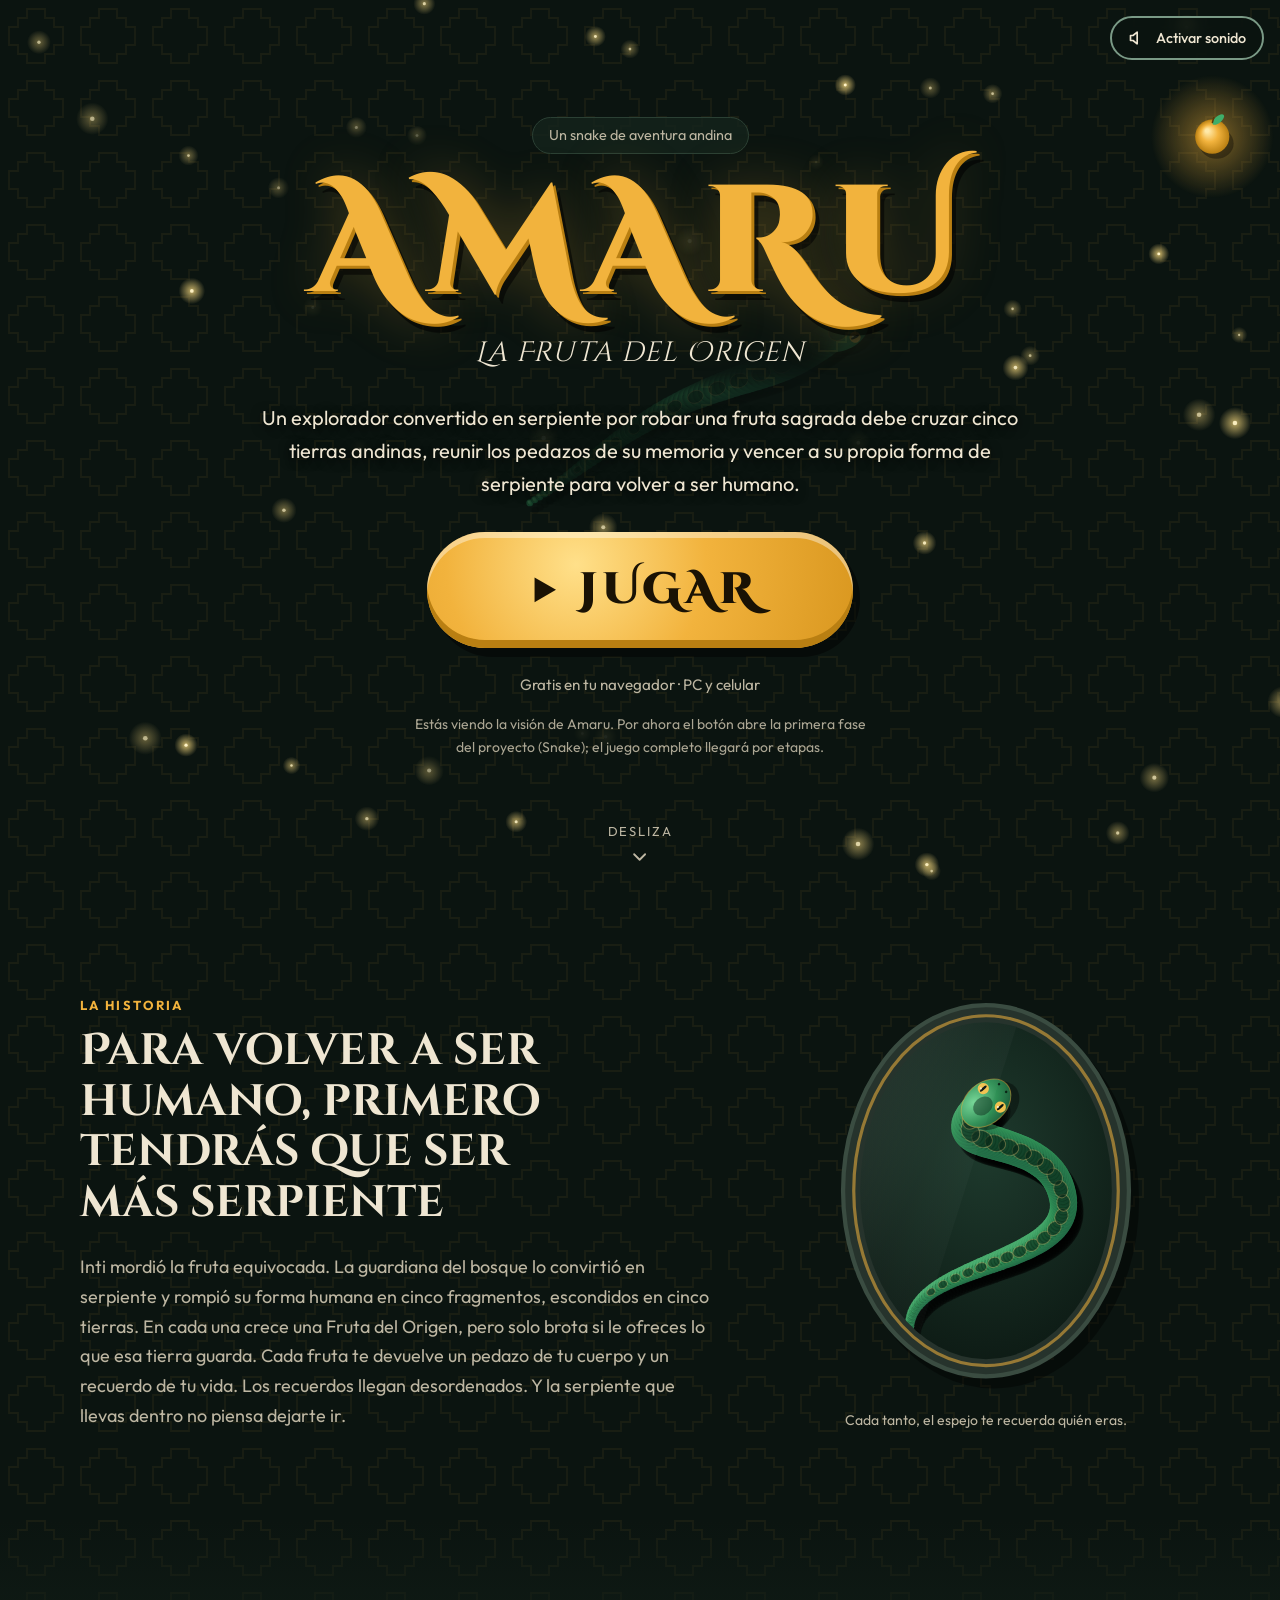
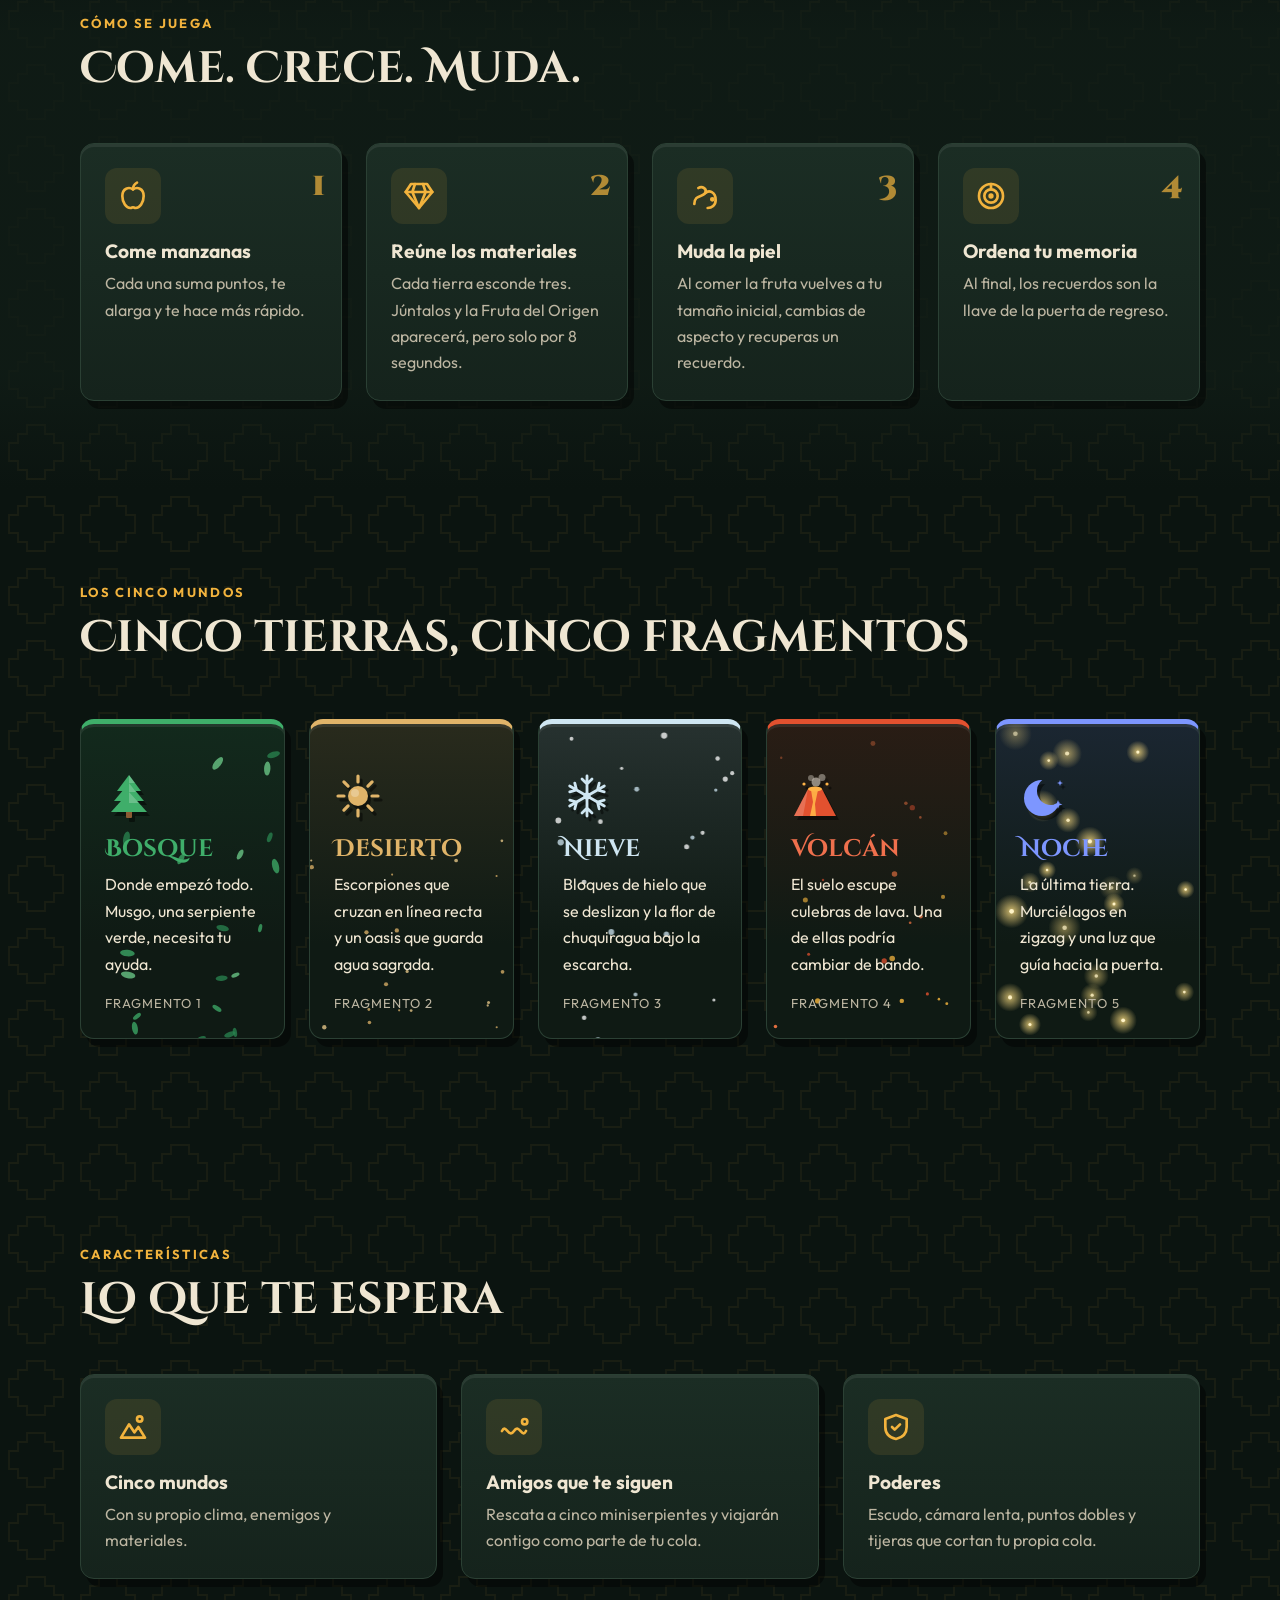
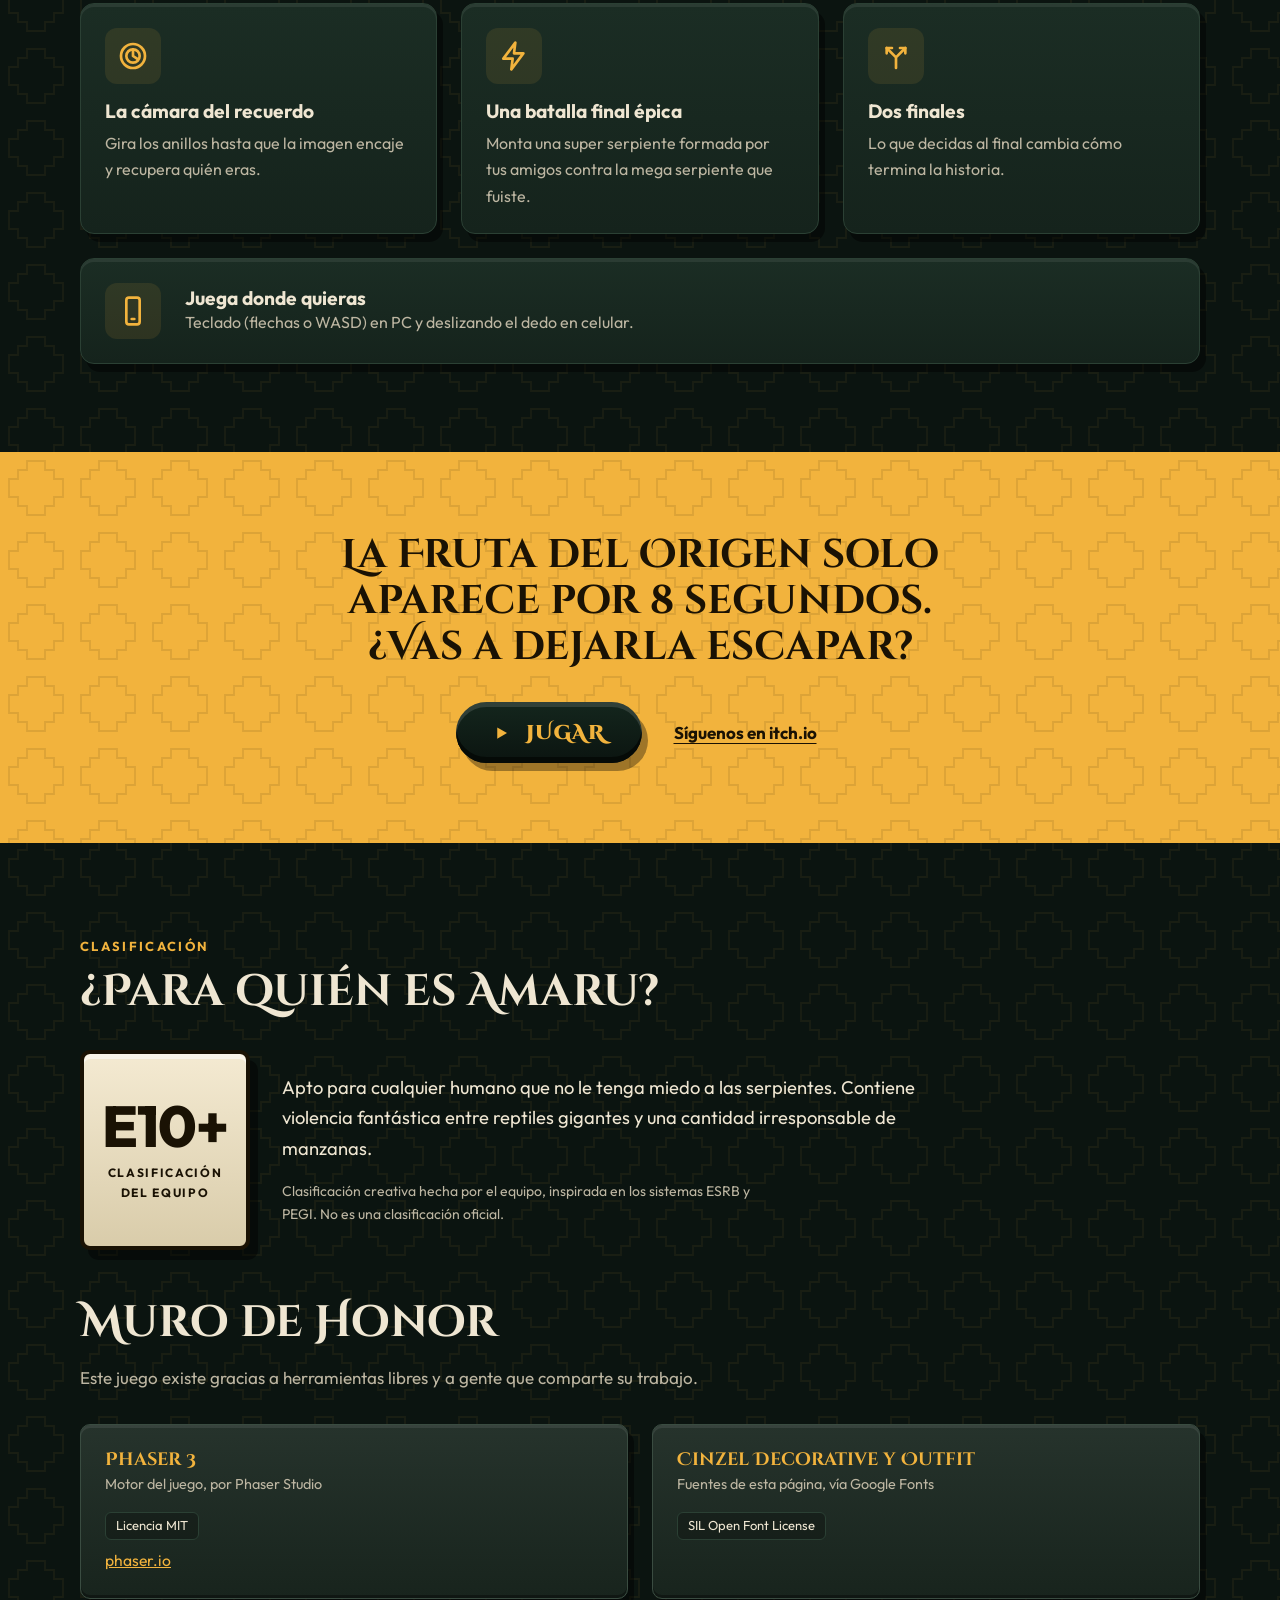
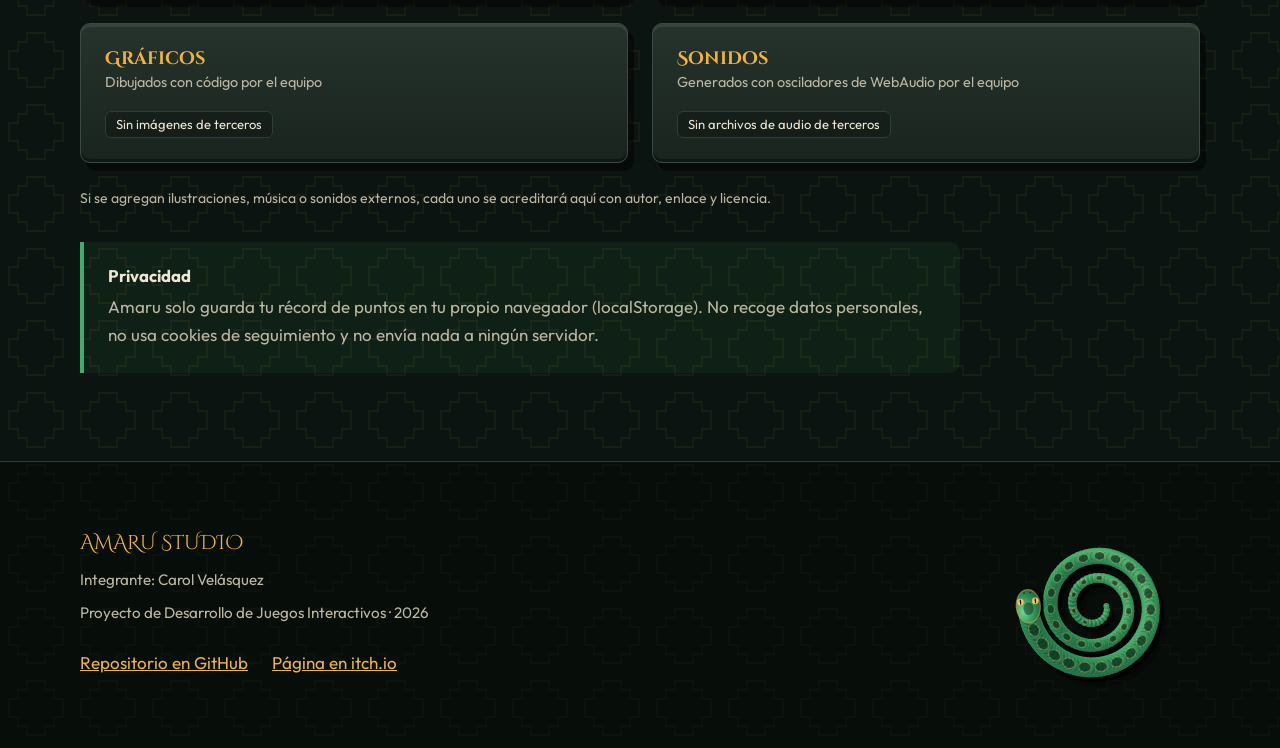
==== commit 423127ae: "enlaces de itch.io" ====
--- a/Landing-Amaru/index.html
+++ b/Landing-Amaru/index.html
@@ -242,8 +242,7 @@
         <svg viewBox="0 0 24 24" fill="currentColor" aria-hidden="true"><path d="M7 4.5v15l13-7.5z"/></svg>
         JUGAR
       </a>
-      <!-- TODO: reemplazar href="#" por el enlace real de la página del juego en itch.io -->
-      <a class="link" href="#" data-todo="itch">Síguenos en itch.io</a>
+      <a class="link" href="https://abi-cvc.itch.io/amaru" target="_blank" rel="noopener">Síguenos en itch.io</a>
     </div>
   </div>
 </section>
@@ -307,13 +306,12 @@
   <div class="wrap foot">
     <div>
       <!-- TODO: poner el nombre real del estudio y de los integrantes -->
-      <p class="studio" style="margin:0">[NOMBRE DEL ESTUDIO]</p>
-      <p>Integrantes: [INTEGRANTES DEL EQUIPO]</p>
+      <p class="studio" style="margin:0">AMARU STUDIO</p>
+      <p>Integrante: Carol Velásquez</p>
       <p>Proyecto de Desarrollo de Juegos Interactivos · 2026</p>
       <ul>
         <li><a href="https://github.com/2026B-sof-jueg-gr1/VELASQUEZ-CANDO-CAROL-ABIGAIL-jueg-gr3" target="_blank" rel="noopener">Repositorio en GitHub</a></li>
-        <!-- TODO: reemplazar por el enlace real de itch.io -->
-        <li><a href="#" data-todo="itch">Página en itch.io</a></li>
+        <li><a href="https://abi-cvc.itch.io/amaru" target="_blank" rel="noopener">Página en itch.io</a></li>
       </ul>
     </div>
     <svg class="coil" id="coil" viewBox="-18 -10 166 150" role="img" aria-label="Una serpiente que se enrolla sobre sí misma"></svg>
@@ -863,8 +861,6 @@
   });
 })();
 
-/* ---------- Enlaces pendientes (itch.io) ---------- */
-$$('[data-todo="itch"]').forEach(a => a.addEventListener('click', e => e.preventDefault()));
 })();
 </script>
 </body>
